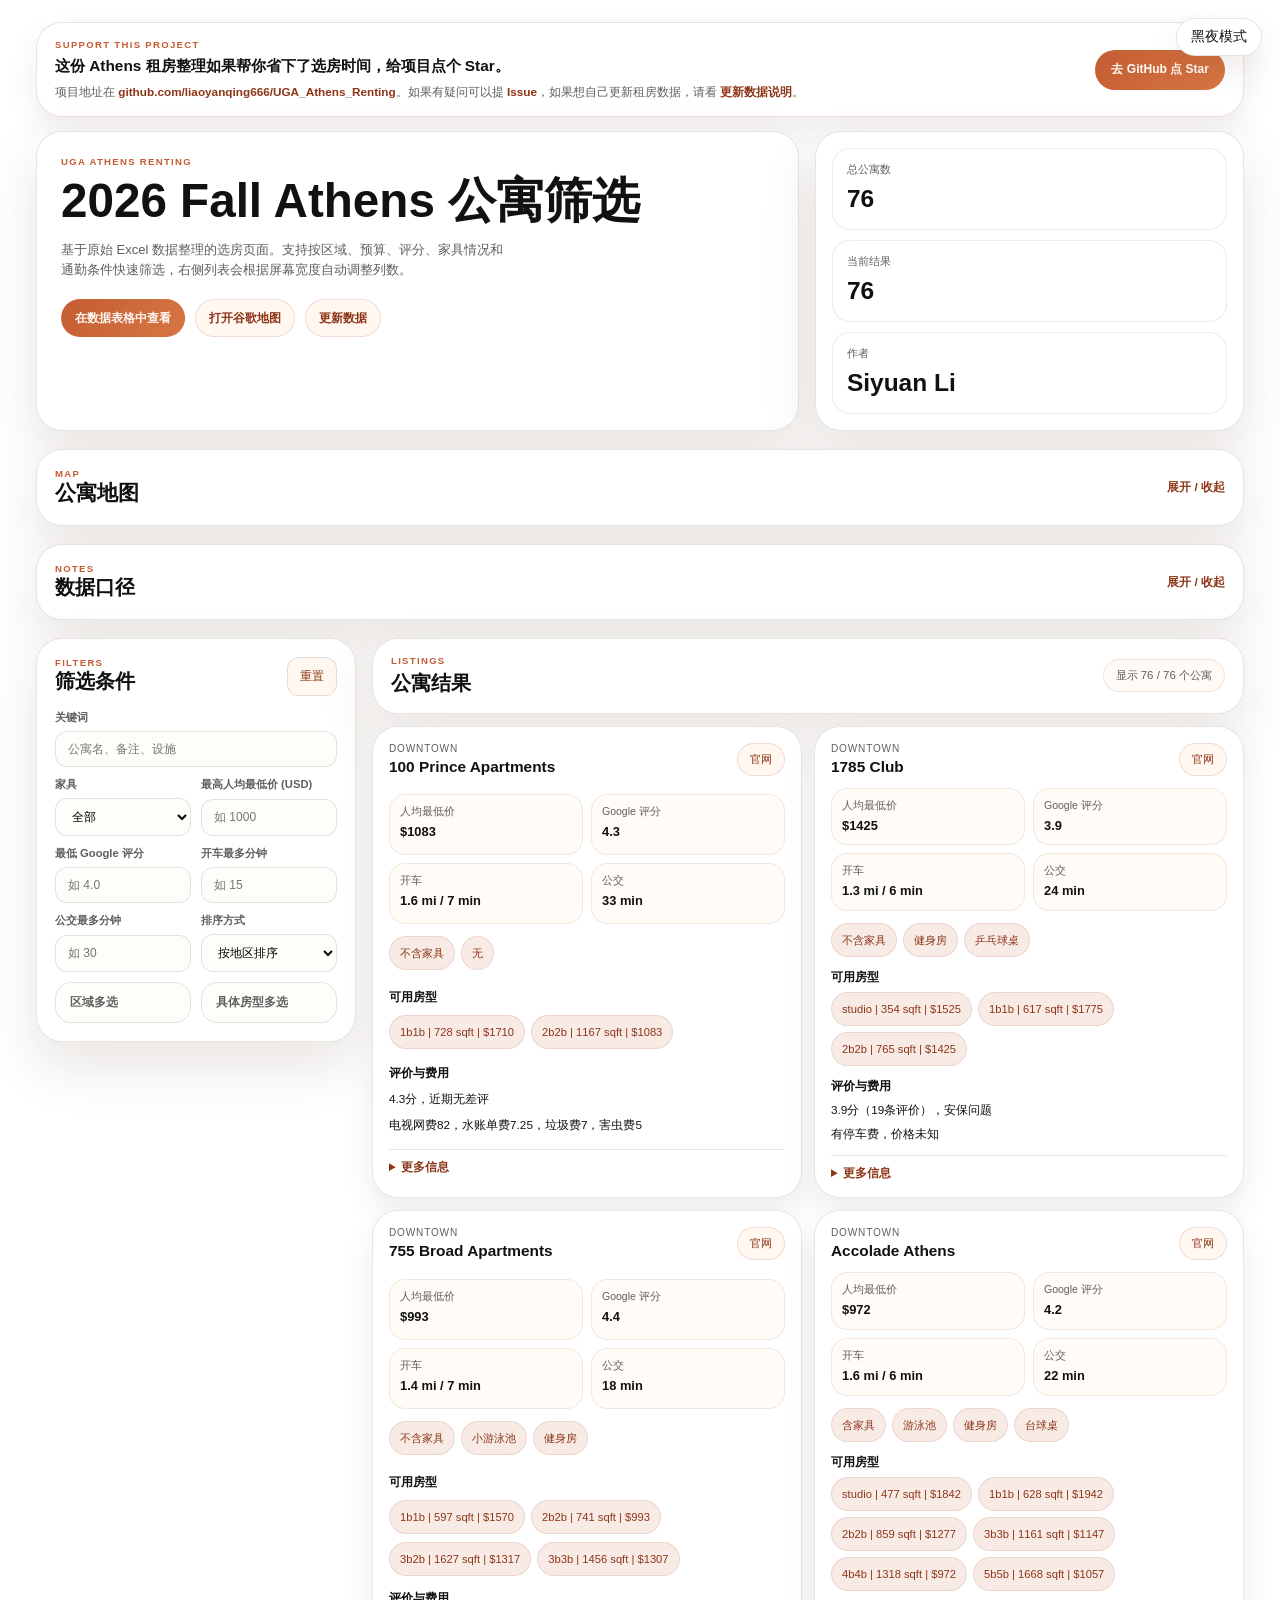
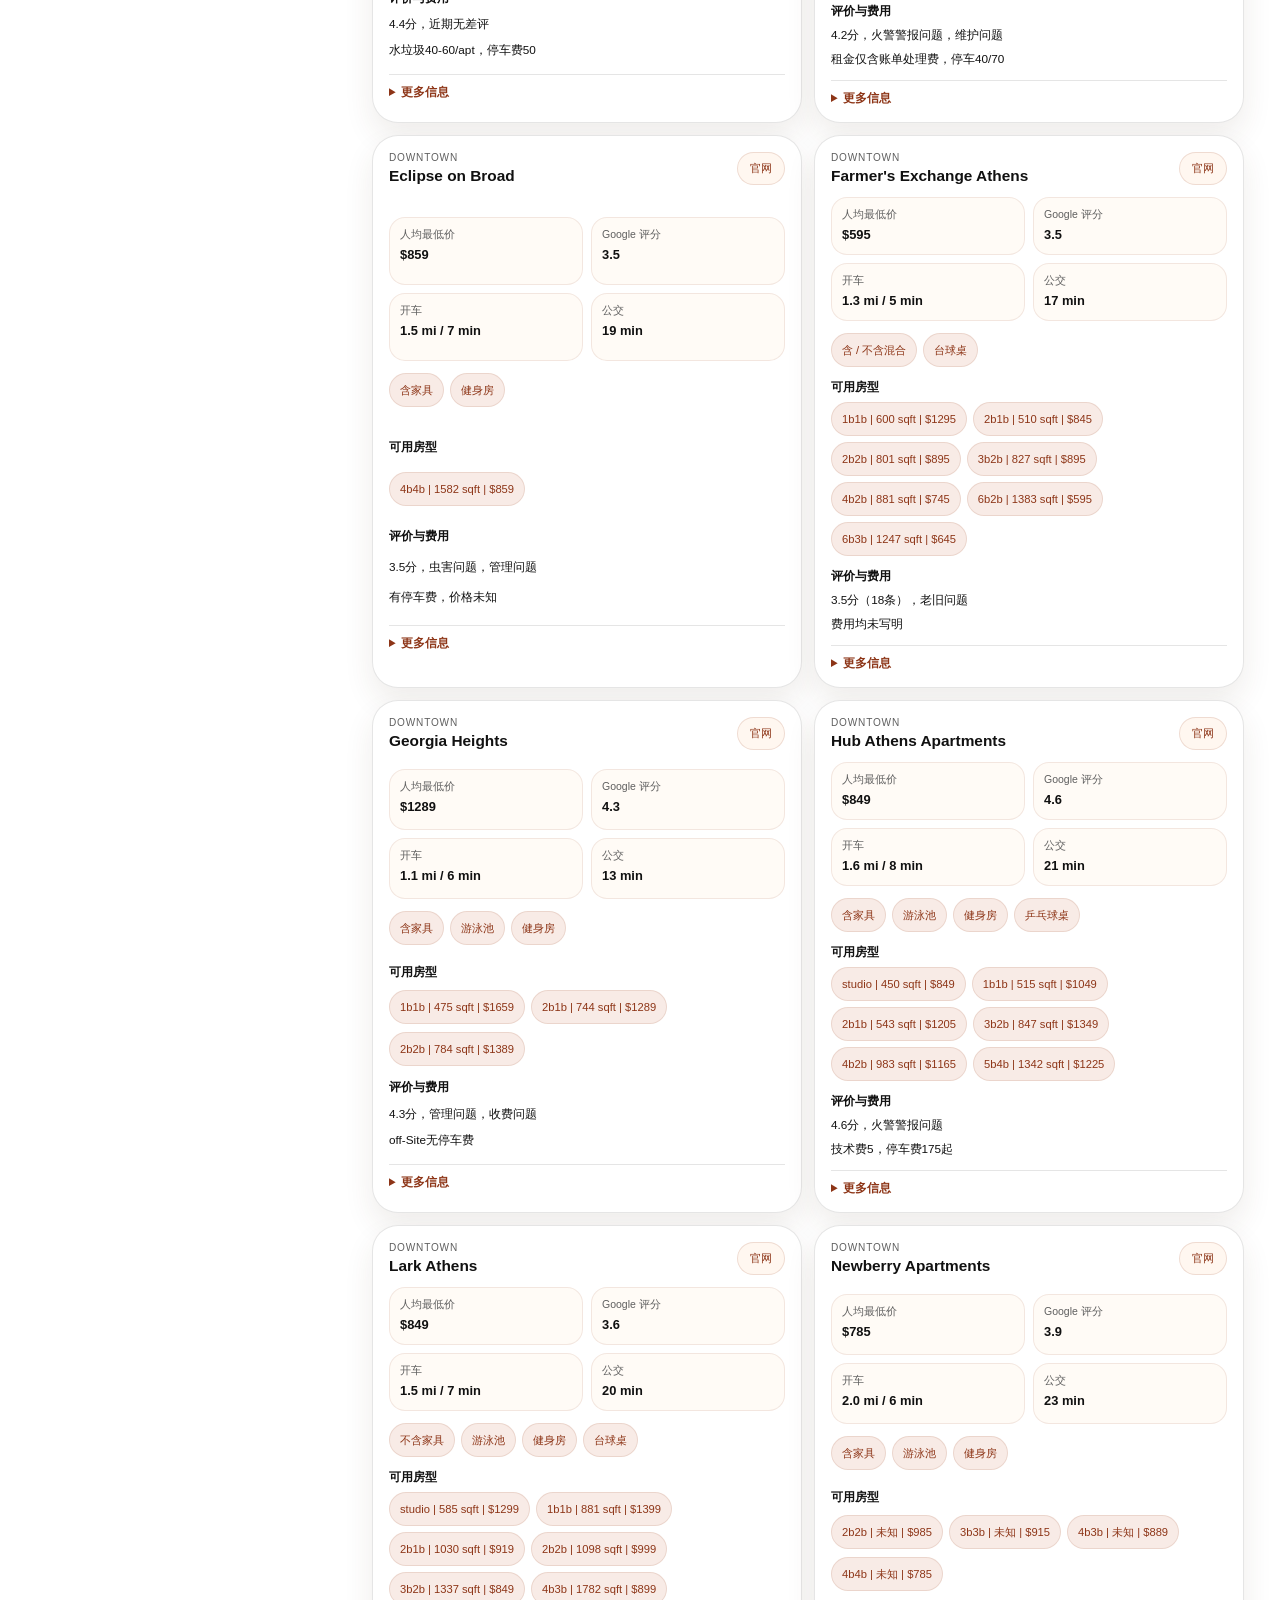
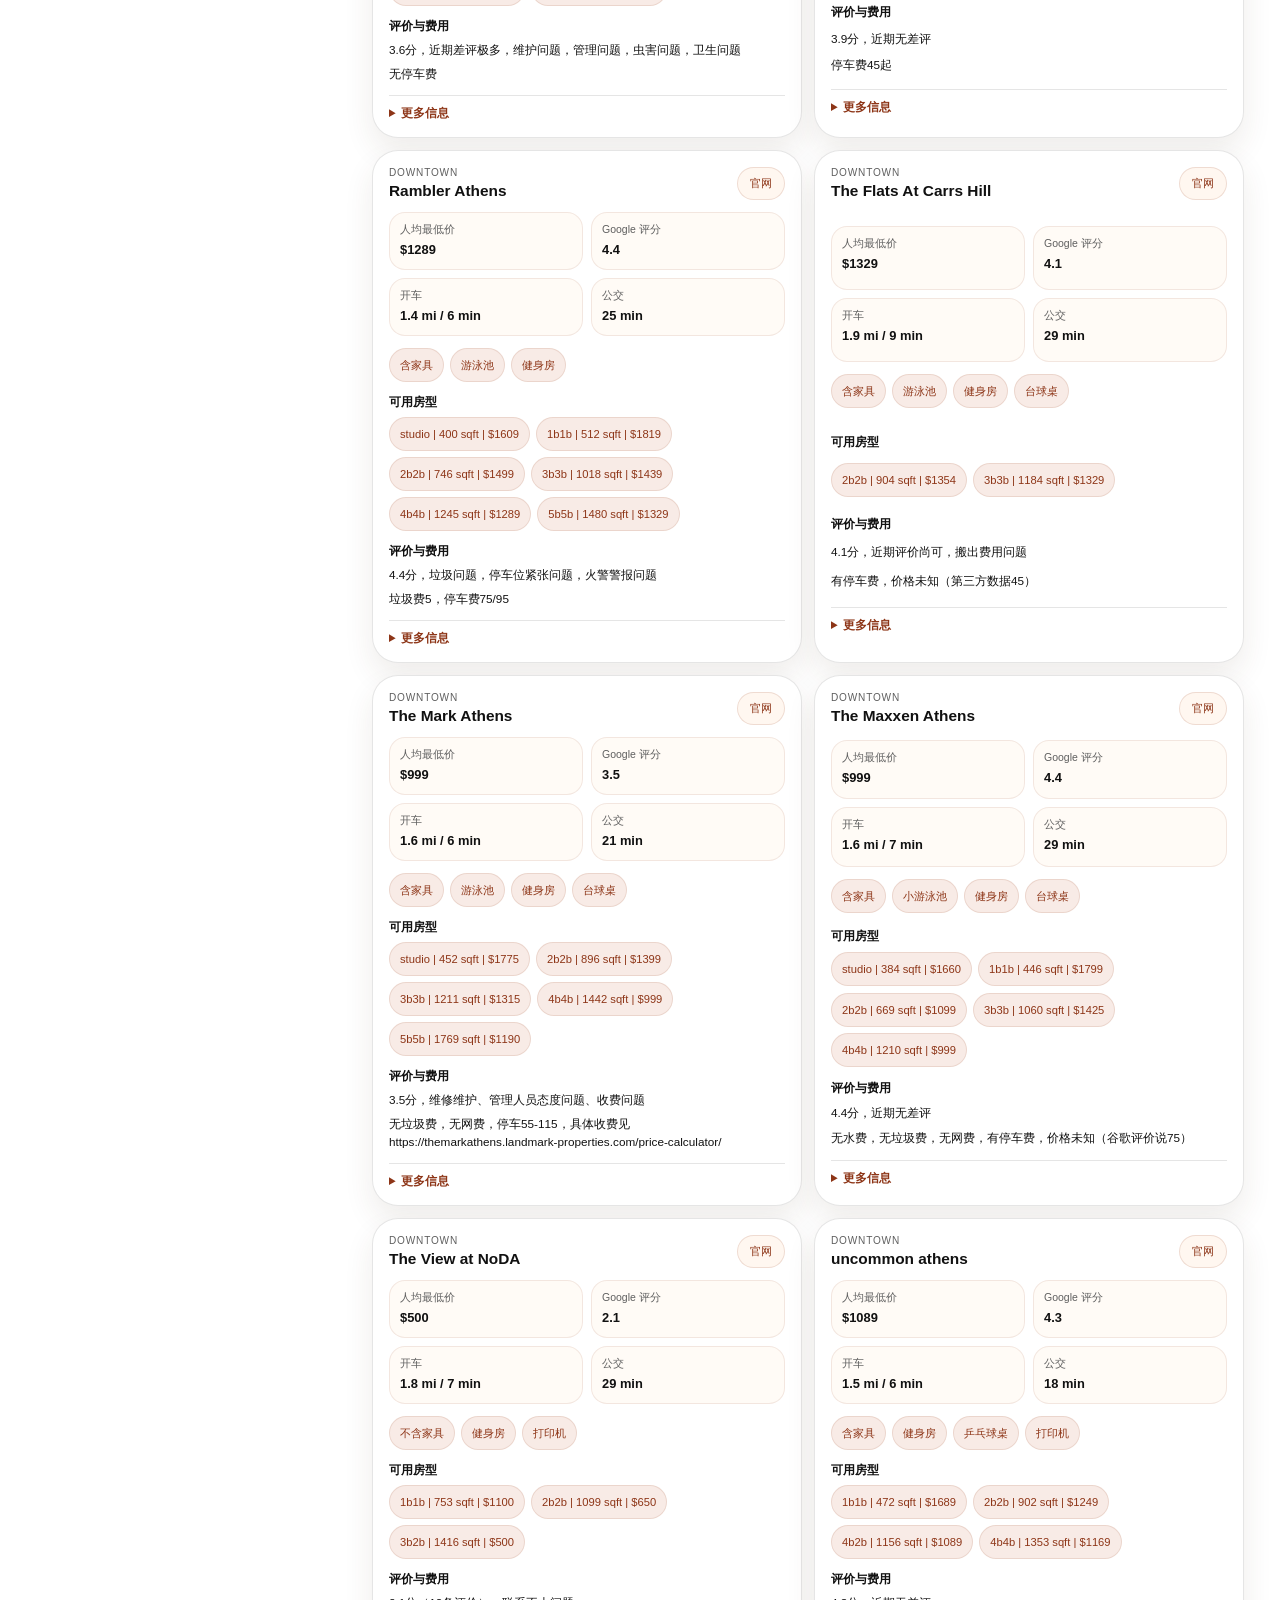
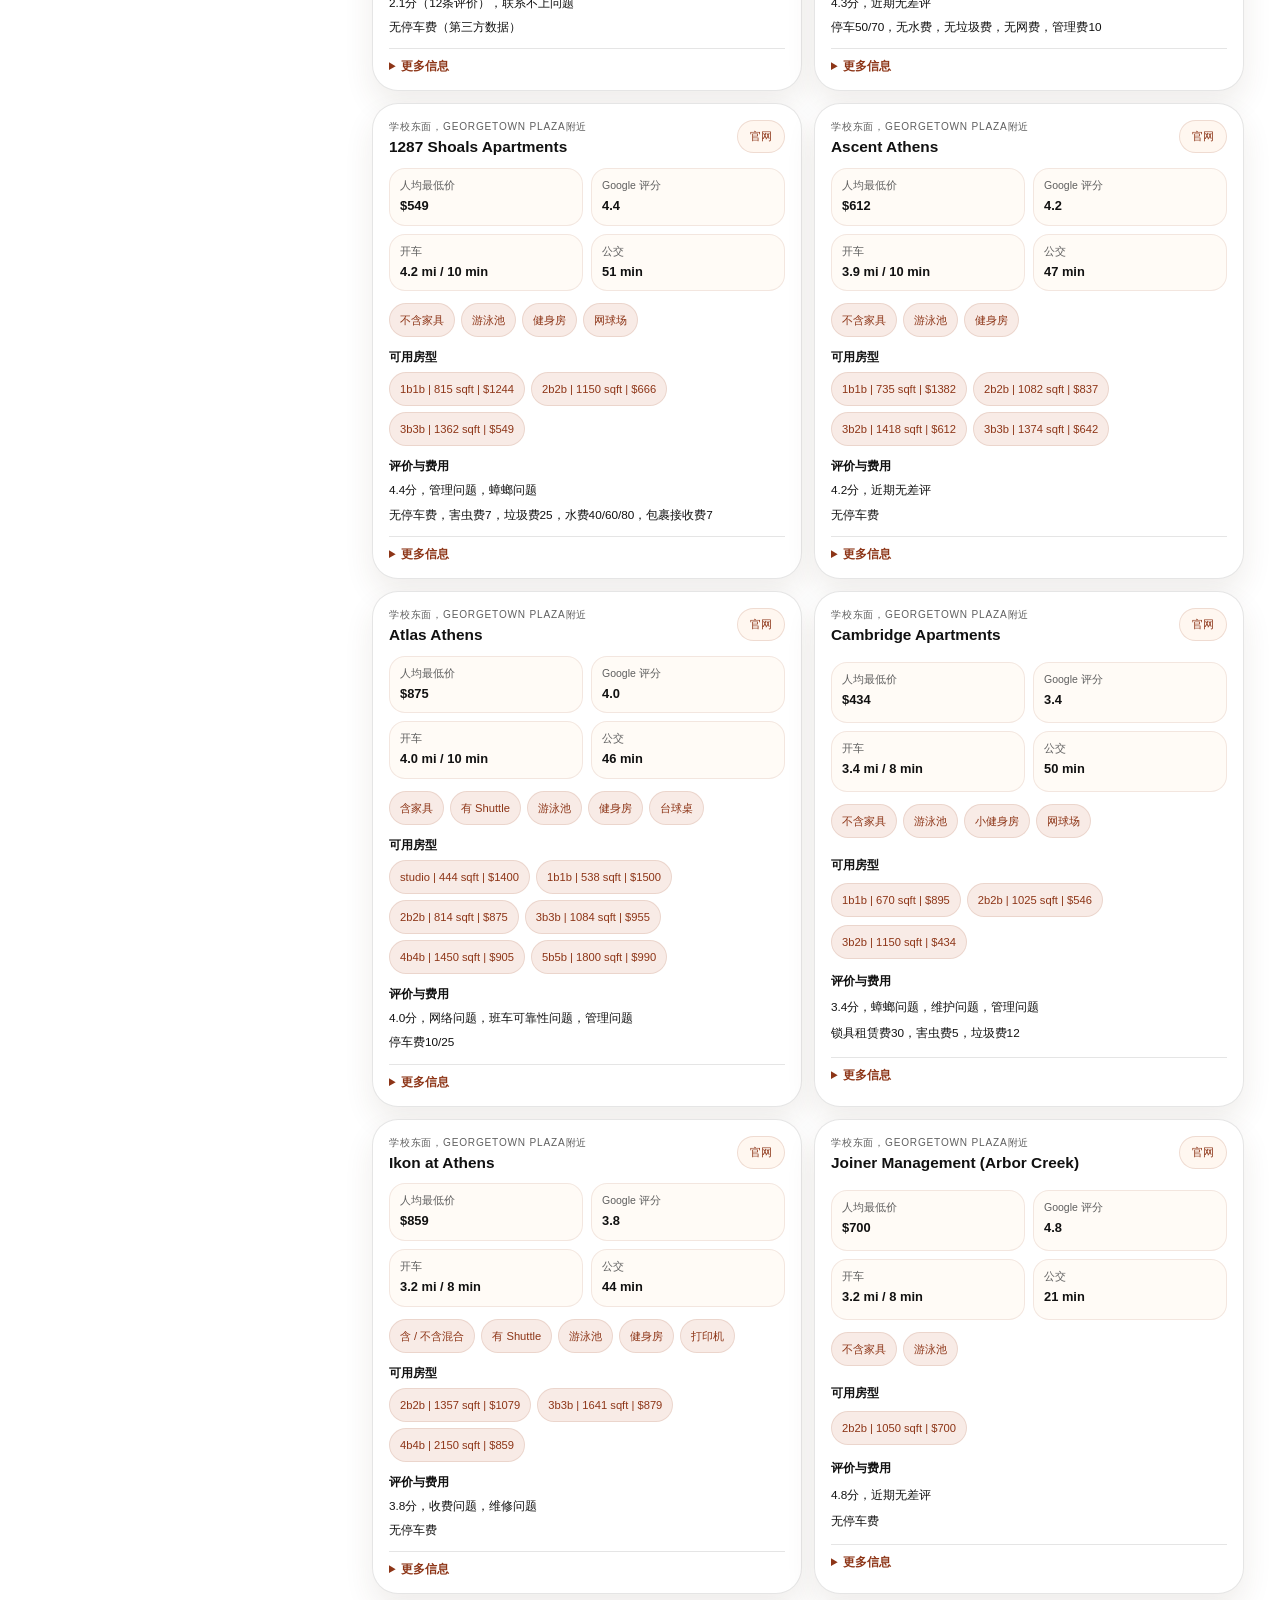
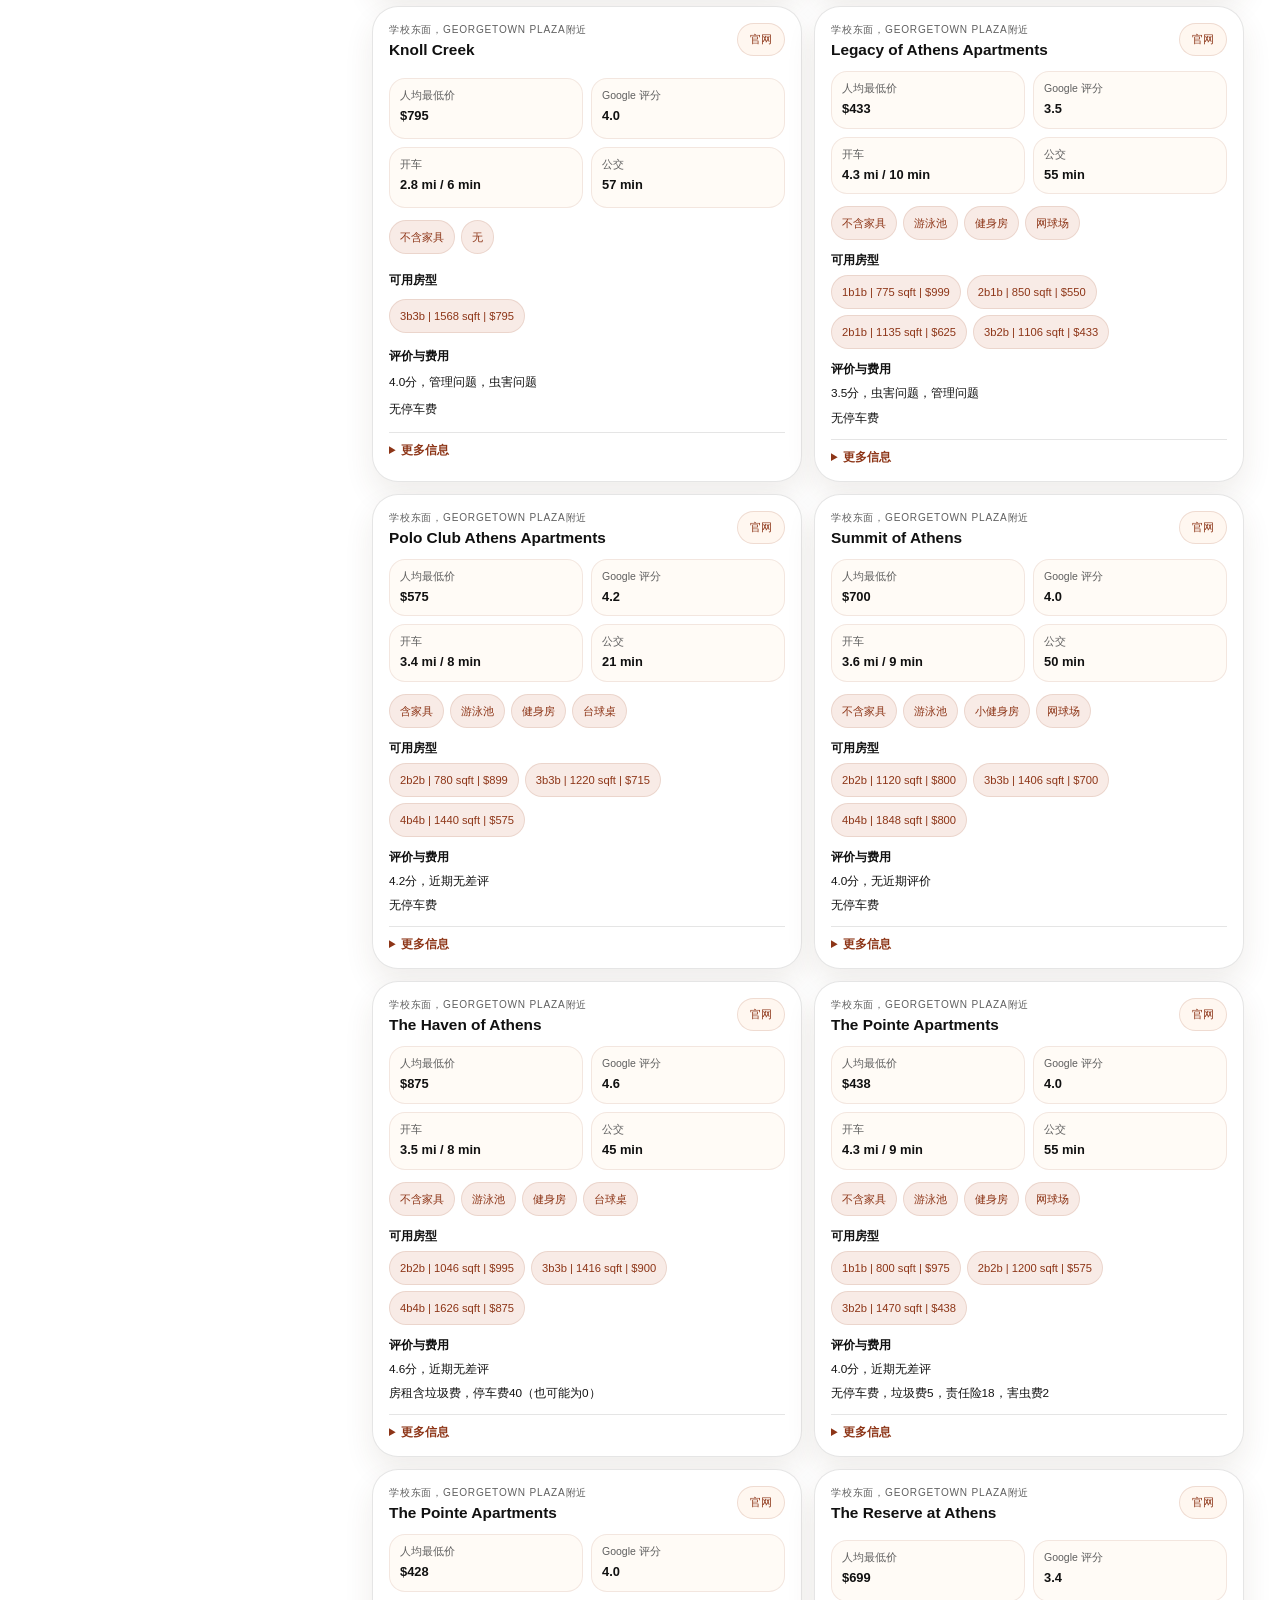
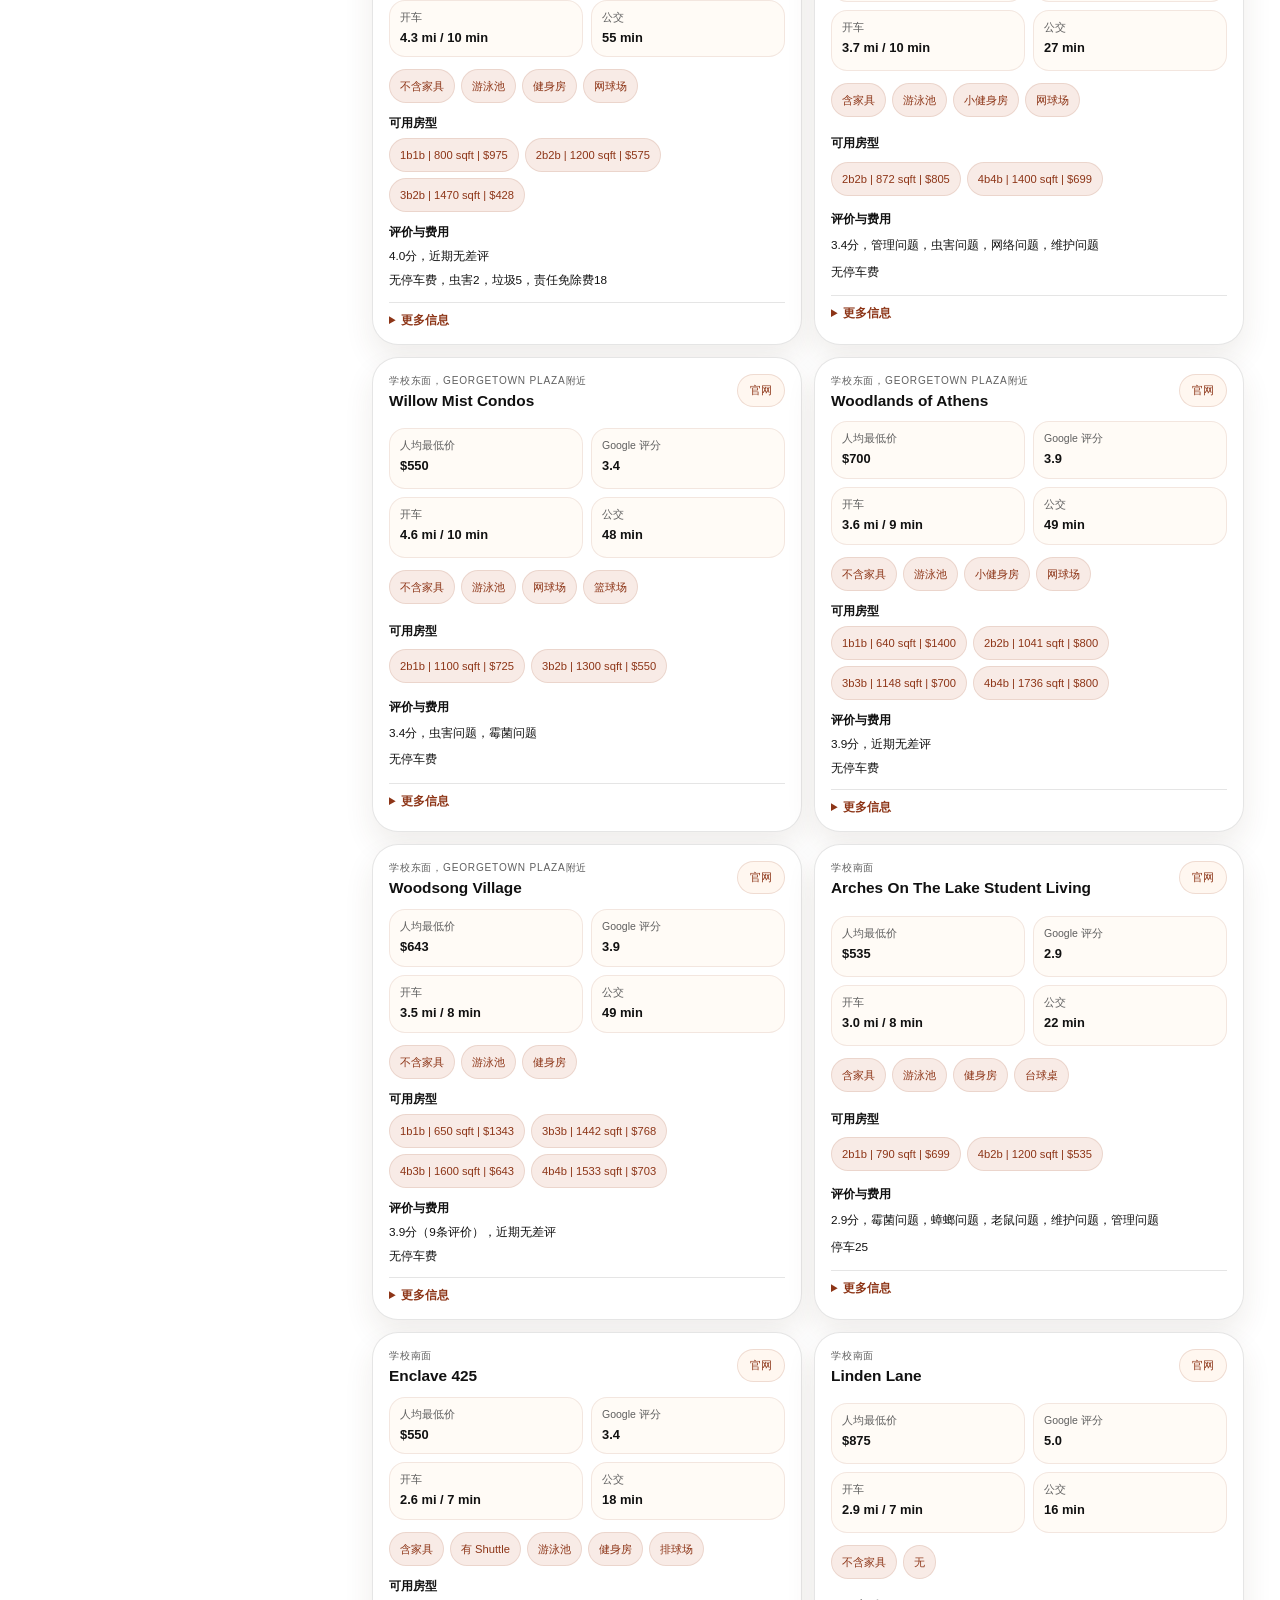
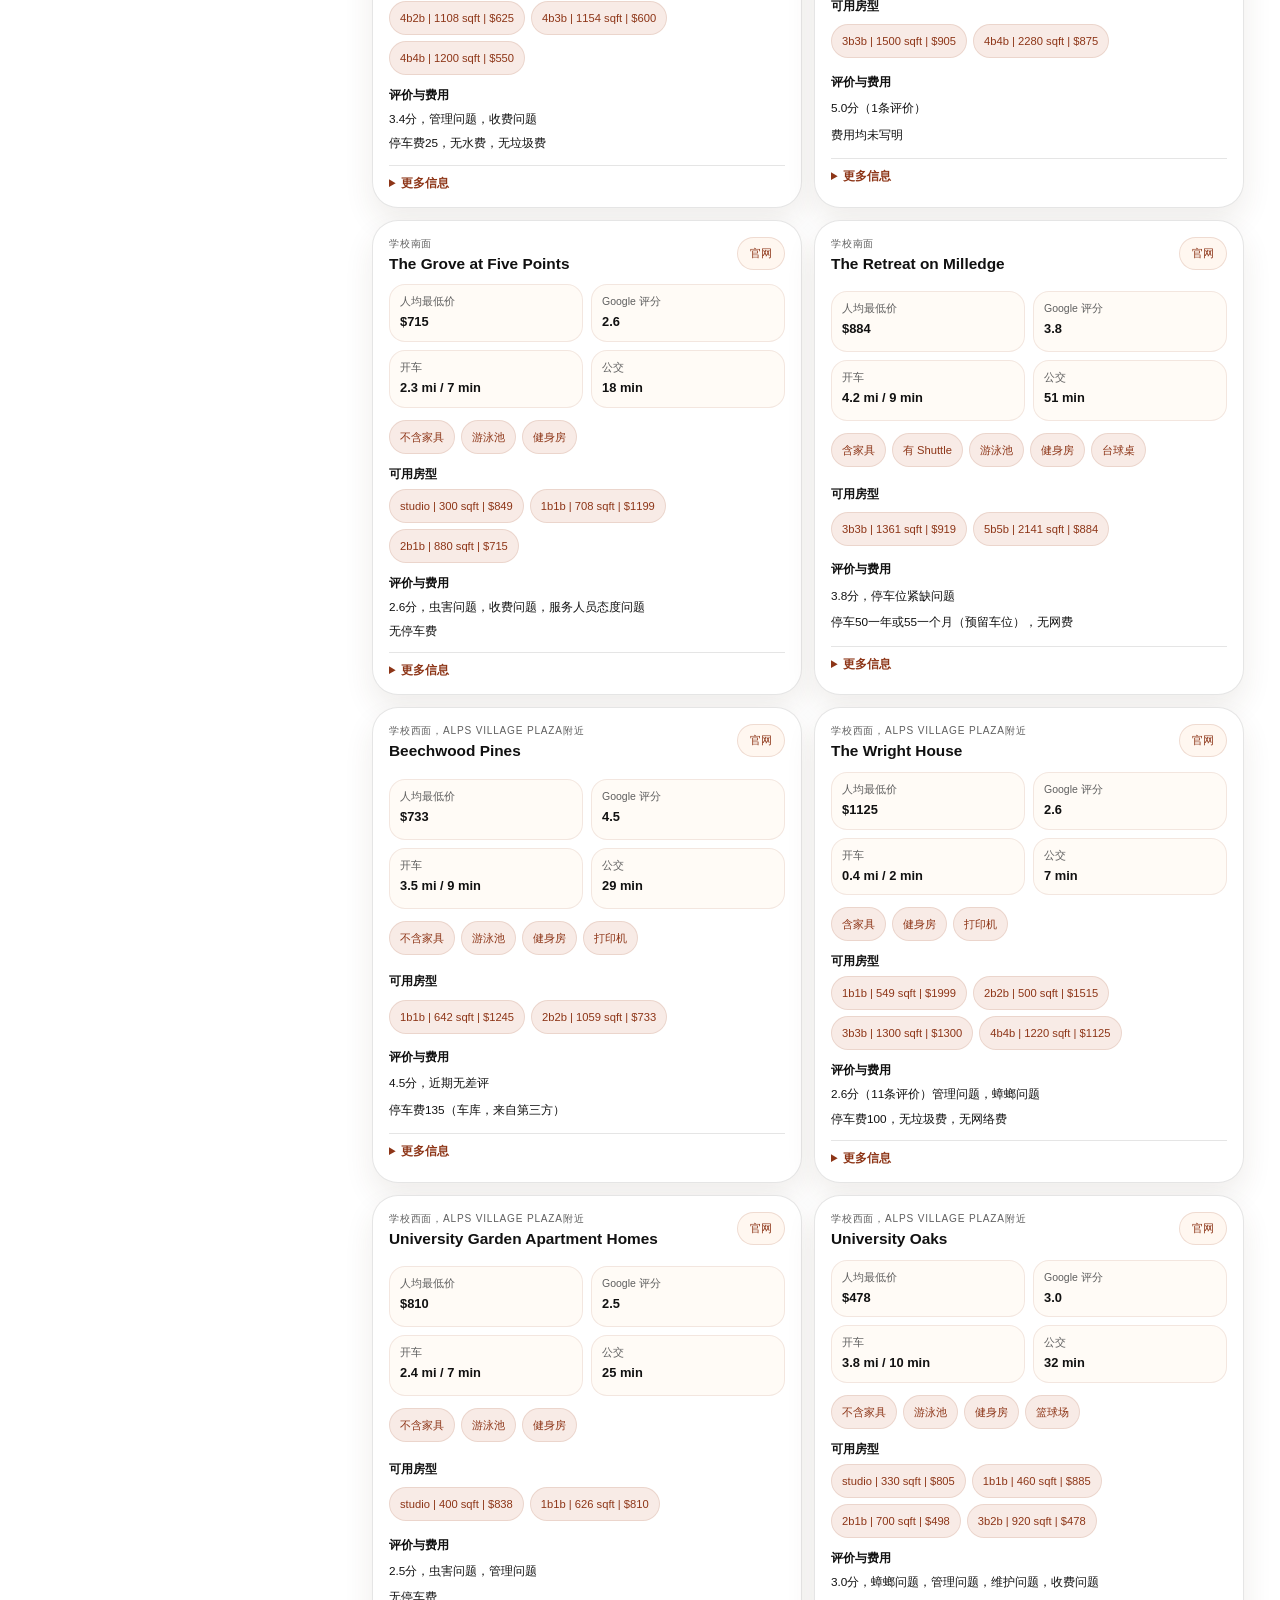
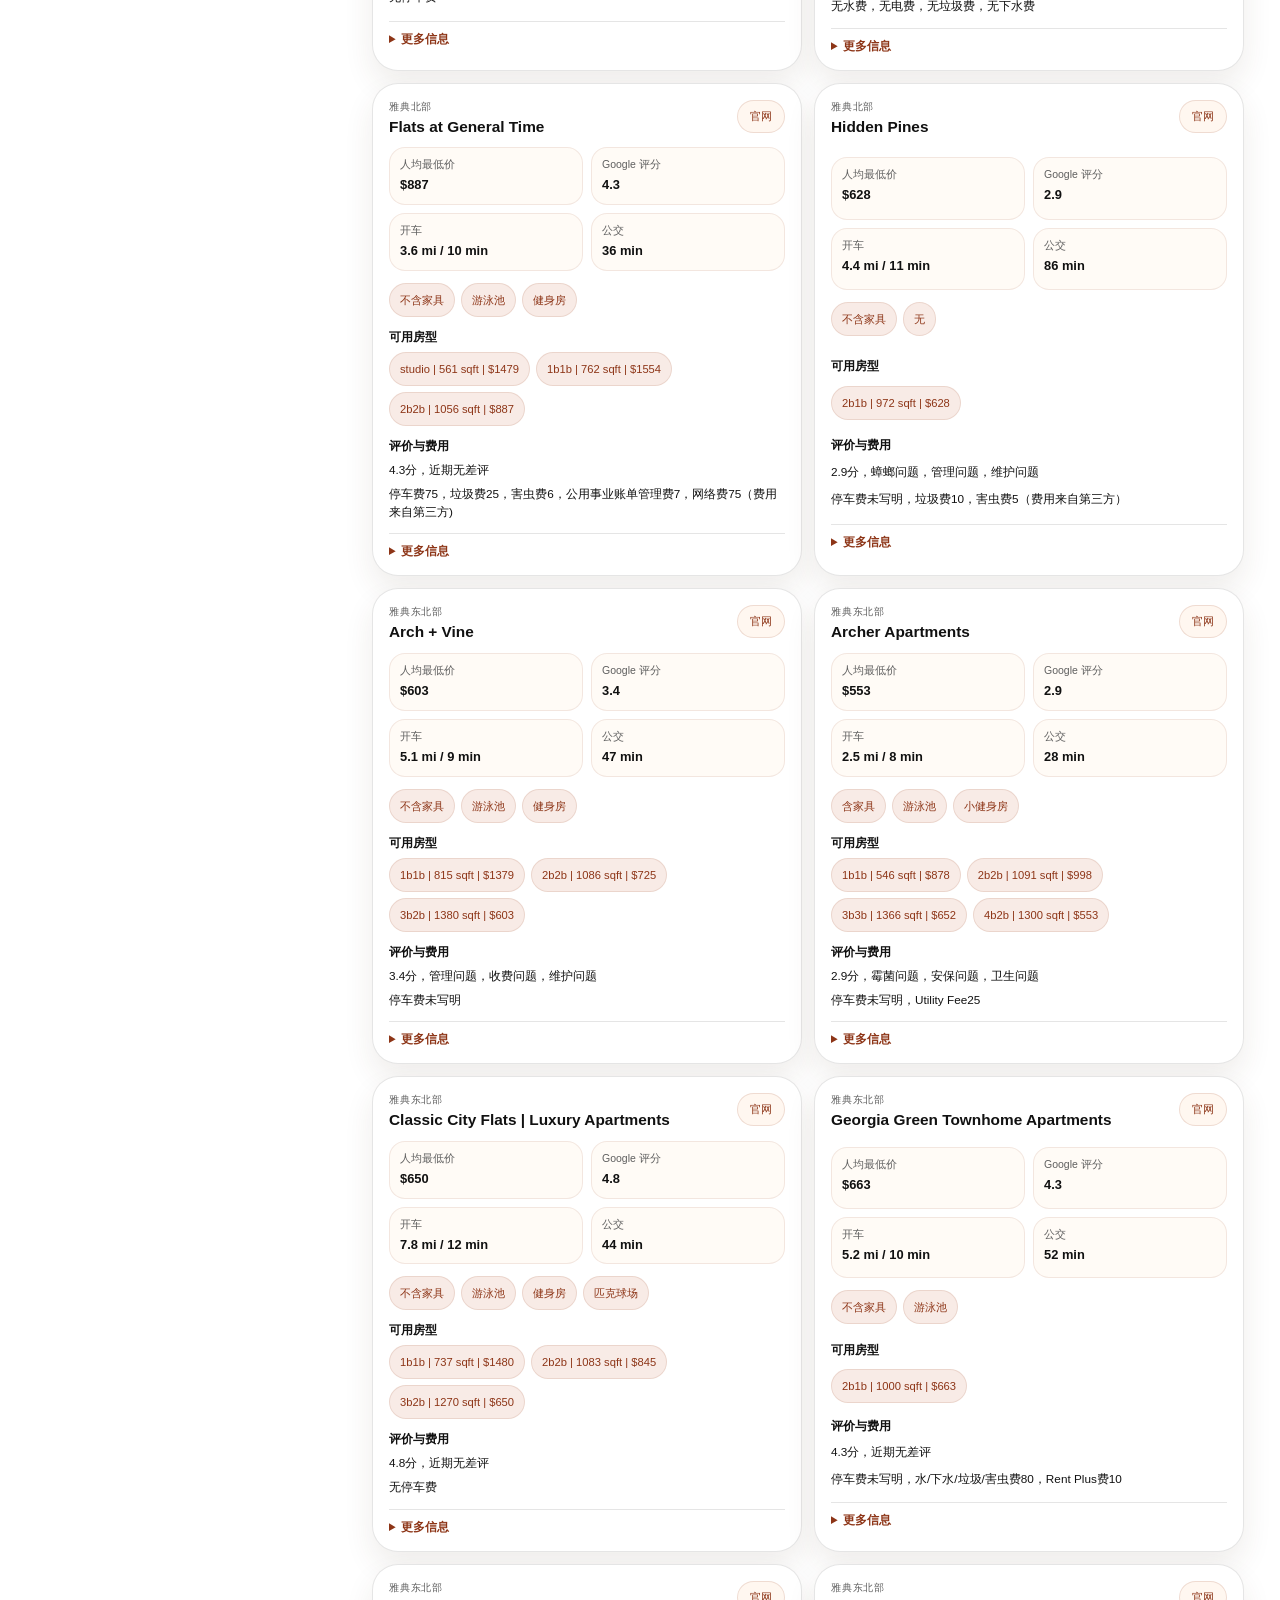
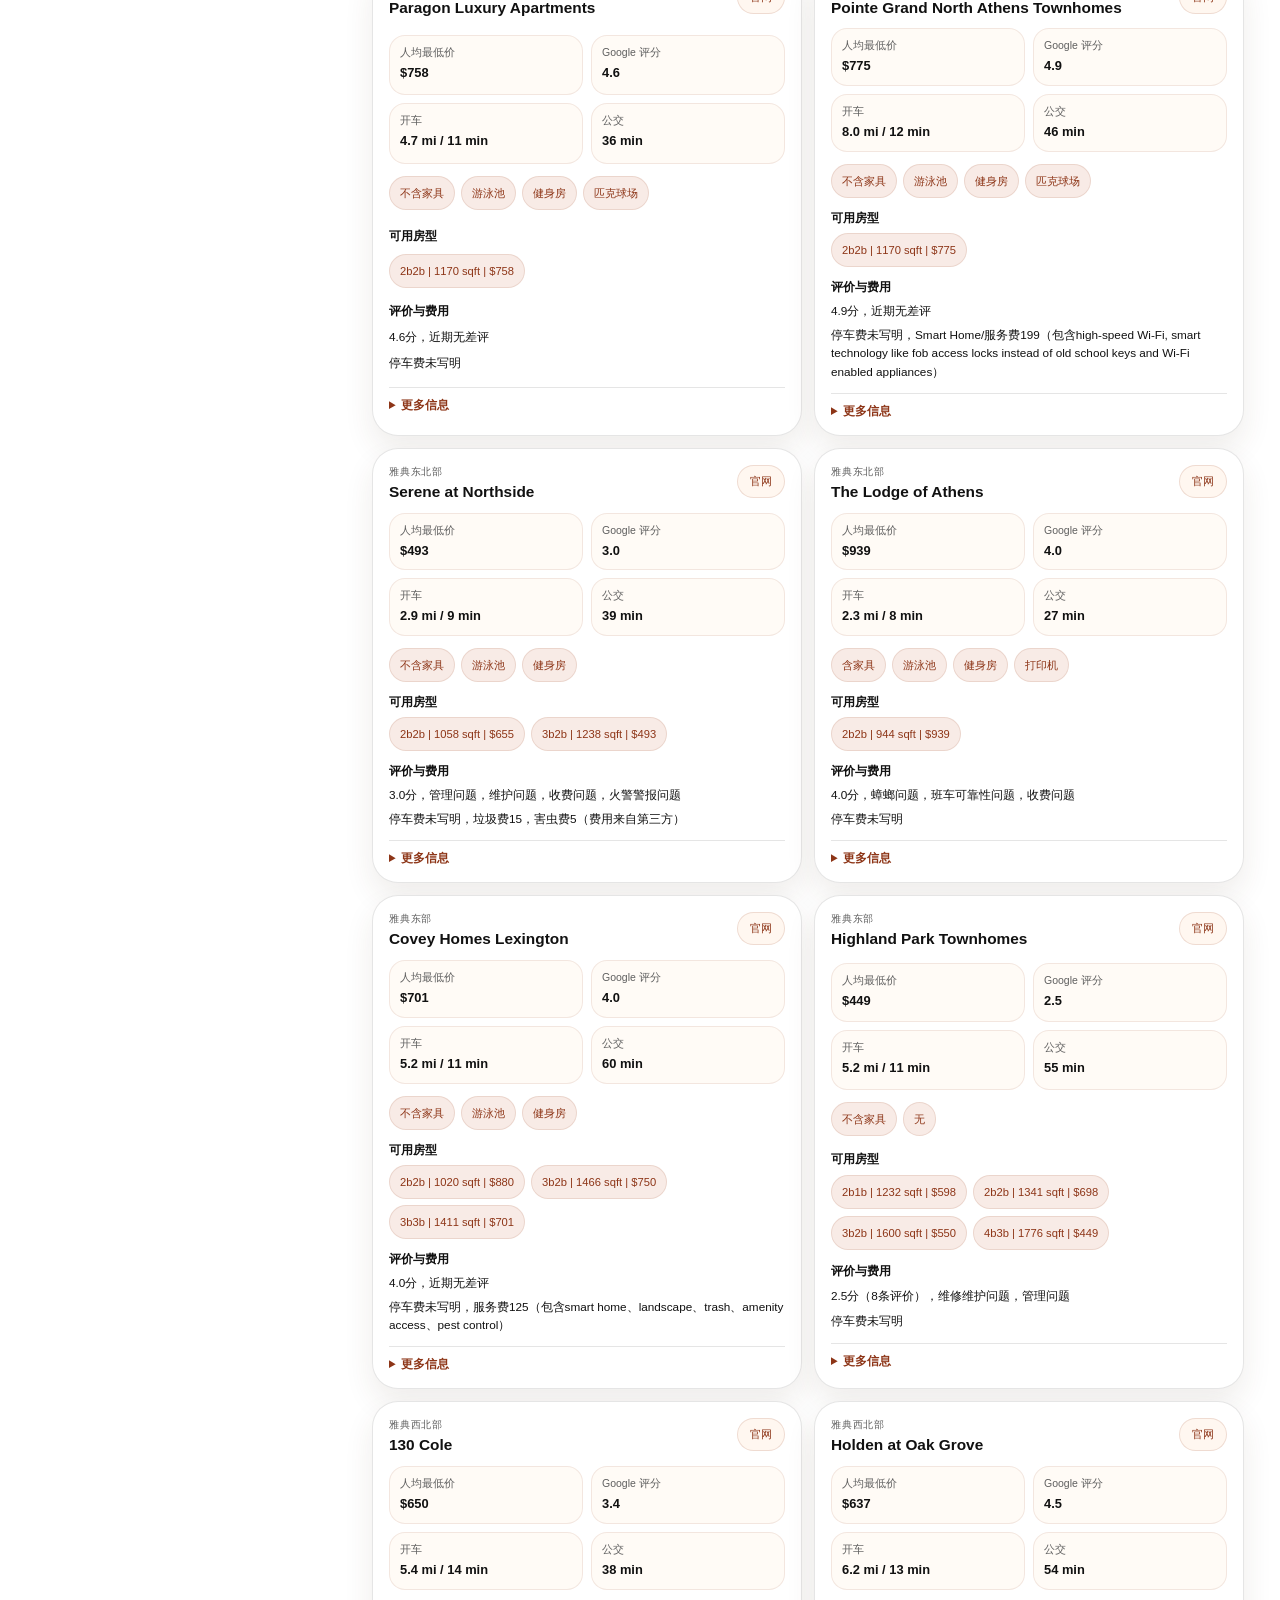
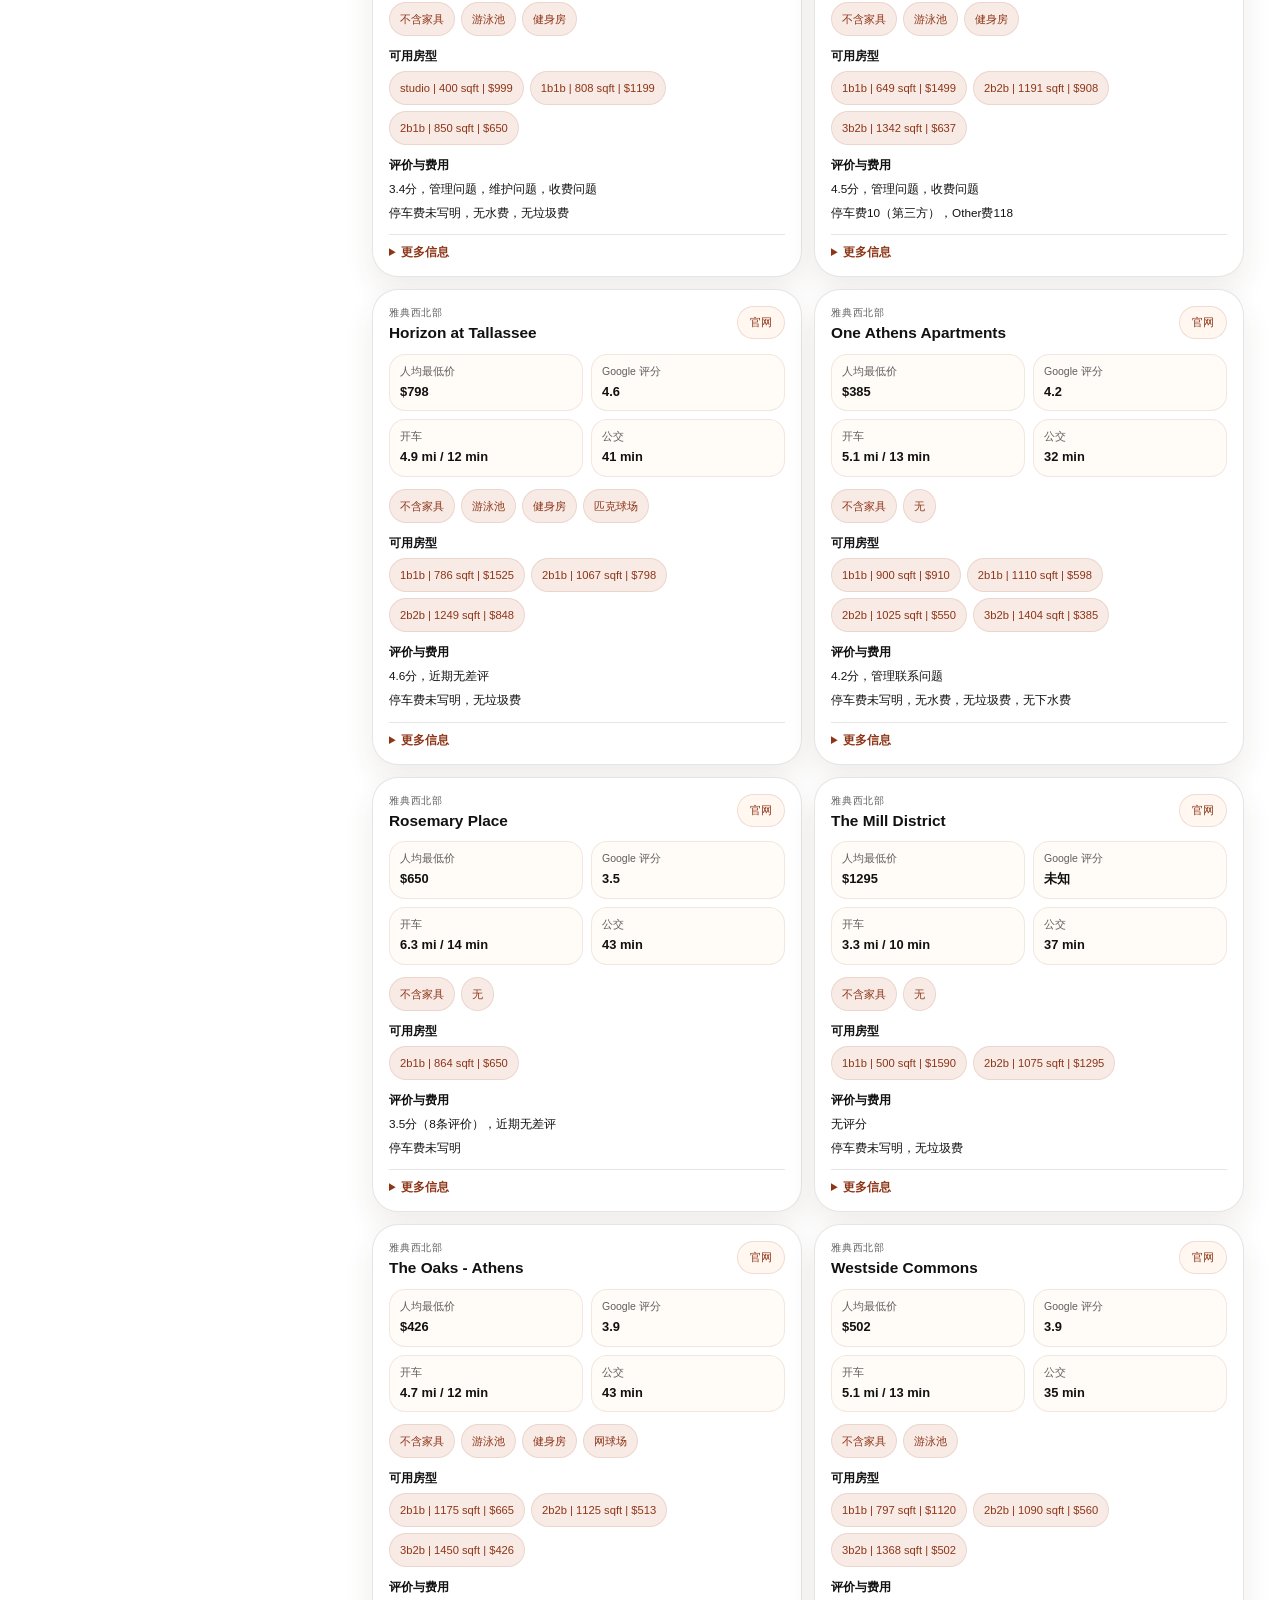
==== index.html @ 0b53ad72 "initialized with codex" ====
﻿<!doctype html>
<html lang="zh-CN">
  <head>
    <meta charset="UTF-8" />
    <meta name="viewport" content="width=device-width, initial-scale=1.0" />
    <title>UGA Athens 租房信息</title>
    <link rel="stylesheet" href="./styles.css" />
  </head>
  <body>
    <div class="page-shell">
      <button class="theme-toggle" type="button" data-theme-toggle>黑夜模式</button>

      <section class="star-banner">
        <div class="star-banner__body">
          <p class="star-banner__eyebrow">Support This Project</p>
          <h2 class="star-banner__title">这份 Athens 租房整理如果帮你省下了选房时间，给项目点个 Star。</h2>
          <p class="star-banner__text">项目地址在 <a href="https://github.com/liaoyanqing666/UGA_Athens_Renting" target="_blank" rel="noreferrer">github.com/liaoyanqing666/UGA_Athens_Renting</a>。如果有疑问可以提 <a href="https://github.com/liaoyanqing666/UGA_Athens_Renting/issues" target="_blank" rel="noreferrer">Issue</a>，如果想自己更新租房数据，请看 <a href="./update.html">更新数据说明</a>。</p>
        </div>
        <a class="star-banner__action" href="https://github.com/liaoyanqing666/UGA_Athens_Renting" target="_blank" rel="noreferrer">去 GitHub 点 Star</a>
      </section>

      <header class="hero">
        <div class="hero__copy">
          <p class="eyebrow">UGA Athens Renting</p>
          <h1 class="hero__title">2026 Fall Athens 公寓筛选</h1>
          <p class="hero__text">基于原始 Excel 数据整理的选房页面。支持按区域、预算、评分、家具情况和通勤条件快速筛选，右侧列表会根据屏幕宽度自动调整列数。</p>
          <div class="hero__actions">
            <a class="hero-action hero-action--primary" href="./table.html">在数据表格中查看</a>
            <a class="hero-action" href="https://www.google.com/maps/d/edit?mid=1ooMiqrCHx2RVI0O97TrKhHmKrmN72_Y&usp=sharing" target="_blank" rel="noreferrer">打开谷歌地图</a>
            <a class="hero-action" href="./update.html">更新数据</a>
          </div>
        </div>

        <div class="hero__stats">
          <div class="stat">
            <span class="stat__label">总公寓数</span>
            <strong id="stat-total">-</strong>
          </div>
          <div class="stat">
            <span class="stat__label">当前结果</span>
            <strong id="stat-visible">-</strong>
          </div>
          <div class="stat">
            <span class="stat__label">作者</span>
            <strong><a class="stat__link" href="https://github.com/liaoyanqing666" target="_blank" rel="noreferrer">Siyuan Li</a></strong>
          </div>
        </div>
      </header>

      <details class="panel panel--map map-panel">
        <summary class="map-panel__summary">
          <div>
            <p class="panel__eyebrow">Map</p>
            <h2>公寓地图</h2>
          </div>
          <span class="map-panel__toggle">展开 / 收起</span>
        </summary>

        <div class="map-panel__content">
          <div class="section-head">
            <p class="panel__hint">地图可直接浏览，或在新窗口中打开完整 Google My Maps。</p>
            <a class="ghost-button ghost-button--link" href="https://www.google.com/maps/d/edit?mid=1ooMiqrCHx2RVI0O97TrKhHmKrmN72_Y&usp=sharing" target="_blank" rel="noreferrer">新窗口打开</a>
          </div>
          <div class="map-frame">
            <iframe title="UGA Athens Apartments Map" src="https://www.google.com/maps/d/embed?mid=1ooMiqrCHx2RVI0O97TrKhHmKrmN72_Y&usp=sharing" loading="lazy" referrerpolicy="no-referrer-when-downgrade"></iframe>
          </div>
        </div>
      </details>

      <details class="panel panel--muted panel--notes notes-panel">
        <summary class="notes-panel__summary">
          <div>
            <p class="panel__eyebrow">Notes</p>
            <h2 class="panel__title">数据口径</h2>
          </div>
          <span class="notes-panel__toggle">展开 / 收起</span>
        </summary>
        <div class="notes-panel__content">
          <p class="panel__hint">保留几个最关键字段，方便快速理解表格含义。</p>
          <ul id="column-notes" class="notes-list"></ul>
        </div>
      </details>

      <main class="layout">
        <aside class="filters">
          <div class="panel panel--filters">
            <div class="panel__header">
              <div>
                <p class="panel__eyebrow">Filters</p>
                <h2 class="panel__title">筛选条件</h2>
              </div>
              <button id="reset-filters" class="ghost-button" type="button">重置</button>
            </div>

            <div class="field-grid">
              <label class="field field--search">
                <span>关键词</span>
                <input id="filter-search" type="search" placeholder="公寓名、备注、设施" />
              </label>

              <label class="field">
                <span>家具</span>
                <select id="filter-furnished">
                  <option value="">全部</option>
                  <option value="含家具">含家具</option>
                  <option value="不含家具">不含家具</option>
                  <option value="含 / 不含混合">含 / 不含混合</option>
                </select>
              </label>

              <label class="field">
                <span>最高人均最低价 (USD)</span>
                <input id="filter-max-price" type="number" min="0" step="1" placeholder="如 1000" />
              </label>

              <label class="field">
                <span>最低 Google 评分</span>
                <input id="filter-min-rating" type="number" min="0" max="5" step="0.1" placeholder="如 4.0" />
              </label>

              <label class="field">
                <span>开车最多分钟</span>
                <input id="filter-max-drive" type="number" min="0" step="1" placeholder="如 15" />
              </label>

              <label class="field">
                <span>公交最多分钟</span>
                <input id="filter-max-bus" type="number" min="0" step="1" placeholder="如 30" />
              </label>

              <label class="field">
                <span>排序方式</span>
                <select id="sort-by">
                  <option value="region-asc">按地区排序</option>
                  <option value="price-asc">价格从低到高</option>
                  <option value="rating-desc">评分从高到低</option>
                  <option value="drive-asc">开车时间从短到长</option>
                  <option value="bus-asc">公交时间从短到长</option>
                  <option value="name-asc">名称 A-Z</option>
                </select>
              </label>
            </div>

            <div class="check-grid">
              <details class="check-dropdown">
                <summary>区域多选</summary>
                <div id="filter-region-group" class="check-list"></div>
              </details>

              <details class="check-dropdown">
                <summary>具体房型多选</summary>
                <div id="filter-layout-group" class="check-list"></div>
              </details>
            </div>
          </div>
        </aside>

        <section class="results">
          <div class="results-head">
            <div>
              <p class="results-head__eyebrow">Listings</p>
              <h2 class="panel__title">公寓结果</h2>
            </div>
            <div id="results-meta" class="results-meta"></div>
          </div>
          <div id="cards" class="cards"></div>
        </section>
      </main>
    </div>

    <template id="card-template">
      <article class="card">
        <div class="card__top">
          <div class="card__heading">
            <p class="card__region"></p>
            <h3 class="card__title"></h3>
          </div>
          <a class="card__link" target="_blank" rel="noreferrer">官网</a>
        </div>

        <div class="metric-grid">
          <div class="metric">
            <span class="metric__label">人均最低价</span>
            <strong class="metric__value metric__price"></strong>
          </div>
          <div class="metric">
            <span class="metric__label">Google 评分</span>
            <strong class="metric__value metric__rating"></strong>
          </div>
          <div class="metric">
            <span class="metric__label">开车</span>
            <strong class="metric__value metric__drive"></strong>
          </div>
          <div class="metric">
            <span class="metric__label">公交</span>
            <strong class="metric__value metric__bus"></strong>
          </div>
        </div>

        <div class="tags card__tags"></div>

        <div class="card__section">
          <h4>可用房型</h4>
          <div class="unit-list"></div>
        </div>

        <div class="card__section">
          <h4>评价与费用</h4>
          <p class="card__reviews"></p>
          <p class="card__fees"></p>
        </div>

        <details class="details">
          <summary>更多信息</summary>
          <div class="details__content">
            <p><strong>位置：</strong><span class="card__location"></span></p>
            <p><strong>设施：</strong><span class="card__amenities"></span></p>
            <p><strong>备注：</strong><span class="card__notes"></span></p>
            <p><strong>原始通勤：</strong><span class="card__raw-commute"></span></p>
          </div>
        </details>
      </article>
    </template>

    <script src="./theme.js" type="module"></script>
    <script src="./script.js" type="module"></script>
  </body>
</html>
---- styles.css ----
﻿:root {
  --bg: #f4efe8;
  --bg-deep: #eadbc9;
  --panel: rgba(255, 251, 246, 0.78);
  --panel-strong: rgba(255, 248, 240, 0.92);
  --line: rgba(67, 50, 34, 0.12);
  --line-strong: rgba(67, 50, 34, 0.22);
  --text: #2d221a;
  --muted: #756758;
  --accent: #c45c33;
  --accent-deep: #8d3517;
  --accent-soft: rgba(196, 92, 51, 0.12);
  --accent-glow: rgba(219, 126, 72, 0.2);
  --radius-xl: 26px;
  --radius-lg: 18px;
  --radius-md: 14px;
  --shadow-lg: 0 24px 54px rgba(83, 56, 33, 0.13);
  --shadow-md: 0 14px 30px rgba(83, 56, 33, 0.09);
  --base-font: 14px;
}

* {
  box-sizing: border-box;
}

html {
  color-scheme: light;
  font-size: var(--base-font);
}

body {
  margin: 0;
  min-height: 100vh;
  font-family: "Segoe UI", "PingFang SC", "Noto Sans SC", sans-serif;
  color: var(--text);
  background:
    radial-gradient(circle at top left, rgba(221, 154, 89, 0.24), transparent 26%),
    radial-gradient(circle at 85% 14%, rgba(245, 218, 191, 0.95), transparent 24%),
    linear-gradient(180deg, #fbf7f0 0%, var(--bg) 56%, #f0e7da 100%);
}

body::before {
  content: "";
  position: fixed;
  inset: 0;
  pointer-events: none;
  background:
    linear-gradient(120deg, rgba(255, 255, 255, 0.22), transparent 30%),
    radial-gradient(circle at center, transparent 0, transparent 62%, rgba(141, 53, 23, 0.03) 100%);
}

button,
input,
select {
  font: inherit;
}

h1,
h2,
h3,
h4,
p {
  margin: 0;
}

.page-shell {
  width: min(1360px, calc(100vw - 72px));
  margin: 0 auto;
  padding: 22px 0 38px;
}

.star-banner {
  display: flex;
  justify-content: space-between;
  align-items: center;
  gap: 18px;
  margin-bottom: 14px;
  padding: 16px 18px;
  border: 1px solid rgba(141, 53, 23, 0.14);
  border-radius: var(--radius-xl);
  background:
    radial-gradient(circle at top right, rgba(255, 214, 174, 0.45), transparent 30%),
    linear-gradient(135deg, rgba(255, 247, 237, 0.96), rgba(251, 236, 220, 0.9));
  box-shadow: var(--shadow-md);
}

.star-banner__eyebrow {
  color: var(--accent);
  font-size: 0.68rem;
  font-weight: 800;
  letter-spacing: 0.14em;
  text-transform: uppercase;
}

.star-banner__body {
  flex: 1 1 640px;
  min-width: 0;
}

.star-banner__title {
  margin-top: 6px;
  max-width: none;
  font-size: clamp(1.02rem, 1.2vw, 1.18rem);
  line-height: 1.35;
  text-wrap: pretty;
}

.star-banner__text {
  margin-top: 6px;
  color: var(--muted);
  font-size: 0.84rem;
  line-height: 1.5;
}

.star-banner__action {
  flex-shrink: 0;
  display: inline-flex;
  align-items: center;
  justify-content: center;
  min-height: 40px;
  padding: 0 16px;
  border-radius: 999px;
  background: linear-gradient(135deg, var(--accent), #d77743);
  color: #fffaf6;
  font-size: 0.86rem;
  font-weight: 700;
  text-decoration: none;
}

.star-banner__text a {
  color: var(--accent-deep);
  font-weight: 700;
  text-decoration: none;
}

.hero {
  position: relative;
  display: grid;
  grid-template-columns: minmax(0, 1.6fr) minmax(250px, 0.9fr);
  gap: 16px;
  margin-bottom: 18px;
}

.hero__copy,
.hero__stats,
.panel,
.card,
.results-head {
  border: 1px solid var(--line);
  border-radius: var(--radius-xl);
  box-shadow: var(--shadow-lg);
  backdrop-filter: blur(16px);
}

.hero__copy {
  position: relative;
  overflow: hidden;
  padding: 24px;
  background:
    radial-gradient(circle at top right, rgba(255, 214, 174, 0.55), transparent 34%),
    linear-gradient(135deg, rgba(255, 249, 242, 0.9), rgba(250, 238, 222, 0.76));
}

.hero__copy::after {
  content: "";
  position: absolute;
  inset: auto -36px -58px auto;
  width: 180px;
  height: 180px;
  border-radius: 50%;
  background: radial-gradient(circle, var(--accent-glow) 0%, rgba(196, 92, 51, 0) 70%);
}

.eyebrow,
.panel__eyebrow,
.results-head__eyebrow {
  color: var(--accent);
  letter-spacing: 0.14em;
  text-transform: uppercase;
  font-size: 0.68rem;
  font-weight: 800;
}

.eyebrow {
  margin-bottom: 10px;
}

.hero__title,
.panel__title {
  max-width: none;
  overflow-wrap: anywhere;
  text-wrap: pretty;
}

.hero__title {
  font-size: clamp(1.9rem, 4vw, 3.4rem);
  line-height: 1.02;
}

.panel__title {
  font-size: 1.46rem;
  line-height: 1.3;
}

.hero__text {
  margin-top: 14px;
  max-width: 62ch;
  color: var(--muted);
  line-height: 1.58;
  font-size: 0.93rem;
}

.hero__actions {
  display: flex;
  flex-wrap: wrap;
  gap: 10px;
  margin-top: 18px;
}

.hero-action {
  display: inline-flex;
  align-items: center;
  justify-content: center;
  min-height: 38px;
  padding: 0 13px;
  border-radius: 999px;
  border: 1px solid rgba(141, 53, 23, 0.14);
  background: rgba(255, 247, 239, 0.9);
  color: var(--accent-deep);
  text-decoration: none;
  font-size: 0.86rem;
  font-weight: 600;
}

.hero-action--primary {
  background: linear-gradient(135deg, var(--accent), #d77743);
  border-color: transparent;
  color: #fff9f4;
}

.tag,
.unit-pill {
  display: inline-flex;
  align-items: center;
  gap: 6px;
  padding: 7px 10px;
  border-radius: 999px;
  background: rgba(255, 248, 241, 0.9);
  border: 1px solid rgba(141, 53, 23, 0.12);
  color: var(--accent-deep);
  font-size: 0.8rem;
  line-height: 1.25;
}

.hero__stats {
  padding: 16px;
  display: grid;
  gap: 10px;
  background: linear-gradient(180deg, rgba(255, 251, 247, 0.86), rgba(247, 238, 229, 0.8));
}

.stat {
  padding: 14px 14px 16px;
  border-radius: var(--radius-lg);
  border: 1px solid rgba(141, 53, 23, 0.1);
  background:
    linear-gradient(180deg, rgba(255, 255, 255, 0.72), rgba(255, 247, 237, 0.88)),
    var(--panel-strong);
}

.stat__label {
  display: block;
  color: var(--muted);
  font-size: 0.75rem;
  margin-bottom: 8px;
}

.stat strong {
  font-size: clamp(1.3rem, 2.2vw, 1.75rem);
}

.stat__link {
  color: var(--text);
  text-decoration: none;
}

.layout {
  display: grid;
  grid-template-columns: minmax(260px, 350px) minmax(0, 1fr);
  gap: 16px;
  align-items: start;
}

.section-head {
  display: flex;
  justify-content: space-between;
  align-items: flex-start;
  gap: 12px;
}

.filters {
  display: grid;
  gap: 16px;
  position: sticky;
  top: 12px;
}

.panel {
  padding: 18px;
  background: var(--panel);
}

.panel--filters {
  background:
    linear-gradient(180deg, rgba(255, 250, 245, 0.92), rgba(251, 242, 232, 0.82)),
    var(--panel);
  max-height: min(72vh, 760px);
  overflow: auto;
}

.panel--muted {
  background: rgba(252, 247, 240, 0.86);
}

.panel--notes {
  max-height: min(48vh, 380px);
  overflow: auto;
  margin-bottom: 18px;
  display: flex;
  flex-direction: column;
  min-height: 0;
}

.panel--map {
  margin-bottom: 18px;
  background:
    linear-gradient(180deg, rgba(255, 250, 245, 0.9), rgba(246, 238, 230, 0.86)),
    var(--panel);
}

.map-frame {
  margin-top: 14px;
  overflow: hidden;
  border-radius: var(--radius-lg);
  border: 1px solid rgba(141, 53, 23, 0.12);
  background: rgba(255, 251, 247, 0.88);
}

.map-frame iframe {
  display: block;
  width: 100%;
  height: min(50vh, 480px);
  border: 0;
}

.map-panel {
  padding: 0;
  overflow: hidden;
}

.map-panel__summary {
  display: flex;
  justify-content: space-between;
  align-items: center;
  gap: 12px;
  padding: 18px;
  cursor: pointer;
  list-style: none;
}

.map-panel__summary::-webkit-details-marker {
  display: none;
}

.map-panel__toggle {
  flex-shrink: 0;
  color: var(--accent-deep);
  font-size: 0.84rem;
  font-weight: 600;
}

.map-panel__content {
  padding: 0 18px 18px;
}

.notes-panel {
  padding: 0;
  overflow: hidden;
}

.notes-panel__summary {
  display: flex;
  justify-content: space-between;
  align-items: center;
  gap: 12px;
  padding: 18px;
  cursor: pointer;
  list-style: none;
}

.notes-panel__summary::-webkit-details-marker {
  display: none;
}

.notes-panel__toggle {
  flex-shrink: 0;
  color: var(--accent-deep);
  font-size: 0.84rem;
  font-weight: 600;
}

.notes-panel__content {
  padding: 0 18px 18px;
}

.panel__header,
.card__top,
.results-head {
  display: flex;
  justify-content: space-between;
  align-items: flex-start;
  gap: 12px;
}

.panel__hint {
  color: var(--muted);
  line-height: 1.55;
  font-size: 0.84rem;
}

.field-grid {
  display: grid;
  grid-template-columns: repeat(2, minmax(0, 1fr));
  gap: 10px;
  margin-top: 14px;
}

.check-grid {
  display: grid;
  grid-template-columns: repeat(2, minmax(0, 1fr));
  gap: 10px;
  margin-top: 10px;
}

.check-dropdown {
  min-width: 0;
  margin: 0;
  border: 1px solid var(--line);
  border-radius: 16px;
  background: rgba(255, 253, 249, 0.9);
  overflow: hidden;
}

.check-dropdown summary {
  padding: 12px 14px;
  color: var(--muted);
  font-size: 0.84rem;
  font-weight: 700;
  cursor: pointer;
  list-style: none;
}

.check-dropdown summary::-webkit-details-marker {
  display: none;
}

.check-dropdown[open] summary {
  border-bottom: 1px solid var(--line);
}

.check-dropdown .check-list {
  padding: 12px;
  max-height: 220px;
  overflow: auto;
}

.check-list {
  display: flex;
  flex-wrap: wrap;
  gap: 8px;
}

.check-item {
  display: inline-flex;
  align-items: center;
  gap: 8px;
  min-height: 36px;
  padding: 7px 11px;
  border: 1px solid rgba(141, 53, 23, 0.14);
  border-radius: 999px;
  background: rgba(255, 247, 239, 0.92);
  color: var(--accent-deep);
  font-size: 0.82rem;
  line-height: 1.2;
  cursor: pointer;
}

.check-item input {
  margin: 0;
  accent-color: var(--accent);
}

.field {
  display: grid;
  gap: 6px;
}

.field--search {
  grid-column: 1 / -1;
}

.field span,
.metric__label,
.card__region,
.notes-list,
.results-meta {
  color: var(--muted);
}

.field span {
  font-size: 0.8rem;
  font-weight: 600;
}

.field input,
.field select,
.ghost-button {
  width: 100%;
  min-width: 0;
  border-radius: 12px;
  border: 1px solid var(--line);
  background: rgba(255, 253, 249, 0.96);
  padding: 10px 12px;
  font-size: 0.86rem;
  transition: border-color 180ms ease, box-shadow 180ms ease, transform 180ms ease;
}

.field input:focus,
.field select:focus {
  outline: none;
  border-color: rgba(196, 92, 51, 0.45);
  box-shadow: 0 0 0 4px rgba(196, 92, 51, 0.12);
}

.ghost-button {
  width: auto;
  cursor: pointer;
  color: var(--accent-deep);
  background: rgba(255, 247, 239, 0.92);
}

.ghost-button:hover {
  transform: translateY(-1px);
  border-color: rgba(141, 53, 23, 0.24);
}

.ghost-button--link {
  text-decoration: none;
}

.results {
  min-width: 0;
  display: grid;
  gap: 12px;
}

.results-head {
  padding: 16px 18px;
  background: linear-gradient(180deg, rgba(255, 251, 245, 0.86), rgba(255, 244, 233, 0.78));
}

.results-head h2 {
  margin-top: 4px;
}

.results-meta {
  align-self: center;
  padding: 8px 12px;
  border-radius: 999px;
  background: rgba(255, 250, 245, 0.88);
  border: 1px solid rgba(141, 53, 23, 0.12);
  font-size: 0.82rem;
  white-space: nowrap;
}

.cards {
  display: grid;
  grid-template-columns: repeat(var(--card-columns, 3), minmax(0, 1fr));
  gap: 12px;
}

.card {
  min-width: 0;
  padding: 16px;
  display: grid;
  gap: 12px;
  background:
    linear-gradient(180deg, rgba(255, 254, 251, 0.9), rgba(255, 247, 239, 0.82)),
    var(--panel);
  box-shadow: var(--shadow-md);
}

.card__heading {
  min-width: 0;
}

.card__region {
  margin-bottom: 4px;
  text-transform: uppercase;
  letter-spacing: 0.08em;
  font-size: 0.72rem;
}

.card__title {
  font-size: 1.1rem;
  line-height: 1.15;
  overflow-wrap: anywhere;
}

.card__link {
  flex-shrink: 0;
  display: inline-flex;
  align-items: center;
  justify-content: center;
  padding: 8px 12px;
  border-radius: 999px;
  border: 1px solid rgba(141, 53, 23, 0.14);
  background: rgba(255, 247, 239, 0.9);
  color: var(--accent-deep);
  text-decoration: none;
  font-size: 0.82rem;
  white-space: nowrap;
}

.metric-grid {
  display: grid;
  grid-template-columns: repeat(2, minmax(0, 1fr));
  gap: 8px;
}

.metric {
  min-width: 0;
  padding: 10px;
  border-radius: 16px;
  background: rgba(255, 250, 245, 0.82);
  border: 1px solid rgba(141, 53, 23, 0.1);
}

.metric__label {
  display: block;
  font-size: 0.75rem;
}

.metric__value {
  display: block;
  margin-top: 5px;
  font-size: 0.92rem;
  line-height: 1.3;
  overflow-wrap: anywhere;
}

.tags,
.unit-list {
  display: flex;
  flex-wrap: wrap;
  gap: 6px;
  align-items: flex-start;
}

.tag,
.unit-pill {
  background: var(--accent-soft);
  min-height: 34px;
  align-self: flex-start;
}

.card__section {
  display: grid;
  gap: 6px;
}

.card__section h4 {
  font-size: 0.86rem;
}

.card__section p,
.details__content p {
  font-size: 0.84rem;
  line-height: 1.55;
  overflow-wrap: anywhere;
}

.details {
  border-top: 1px solid var(--line);
  padding-top: 10px;
}

.details summary {
  cursor: pointer;
  color: var(--accent-deep);
  font-size: 0.84rem;
  font-weight: 600;
}

.details__content {
  margin-top: 10px;
  display: grid;
  gap: 6px;
}

.notes-list {
  margin: 12px 0 0;
  padding-left: 18px;
  display: grid;
  gap: 8px;
  font-size: 0.82rem;
  line-height: 1.5;
}

.empty-state {
  padding: 28px 20px;
  text-align: center;
  border-radius: var(--radius-xl);
  background: rgba(255, 251, 246, 0.74);
  border: 1px dashed var(--line-strong);
  font-size: 0.9rem;
}

.table-link {
  color: var(--accent-deep);
  text-decoration: none;
  font-weight: 600;
}

.sheet-page {
  width: min(100vw - 110px, 1600px);
}

.sheet-hero {
  display: grid;
  gap: 12px;
  margin-bottom: 18px;
}

.sheet-toolbar {
  display: flex;
  justify-content: space-between;
  align-items: center;
  gap: 12px;
  flex-wrap: wrap;
}

.sheet-toolbar > div:first-child {
  flex: 1 1 520px;
  min-width: 0;
}

.sheet-actions {
  display: flex;
  gap: 10px;
  flex-wrap: wrap;
}

.font-controls {
  display: inline-flex;
  align-items: center;
  gap: 6px;
  padding: 4px;
  border: 1px solid rgba(141, 53, 23, 0.12);
  border-radius: 999px;
  background: rgba(255, 247, 239, 0.92);
}

.font-control {
  min-width: 36px;
  height: 30px;
  border: 0;
  border-radius: 999px;
  background: transparent;
  color: var(--accent-deep);
  cursor: pointer;
  font-size: 0.82rem;
  font-weight: 700;
}

.font-control.is-active {
  background: rgba(196, 92, 51, 0.16);
}

.sheet-grid {
  overflow: auto;
  border-radius: var(--radius-lg);
  border: 1px solid rgba(141, 53, 23, 0.1);
  background: rgba(255, 251, 247, 0.88);
}

.sheet-table {
  width: 100%;
  min-width: 1560px;
  border-collapse: collapse;
  table-layout: fixed;
  font-size: calc(0.86rem * var(--table-font-scale, 1));
}

.sheet-table th,
.sheet-table td {
  padding: 8px 10px;
  border-right: 1px solid rgba(141, 53, 23, 0.08);
  border-bottom: 1px solid rgba(141, 53, 23, 0.1);
  vertical-align: top;
  line-height: 1.45;
  overflow-wrap: anywhere;
}

.sheet-table thead th {
  position: sticky;
  top: 0;
  z-index: 2;
  background: #fff4e8;
  color: var(--accent-deep);
  font-size: 0.8rem;
  font-weight: 700;
}

.sheet-table .sheet-table__notes td {
  background: rgba(246, 238, 228, 0.9);
  color: var(--muted);
  font-size: 0.78rem;
}

.sheet-table .sheet-table__index {
  position: sticky;
  left: 0;
  z-index: 1;
  width: 64px;
  min-width: 64px;
  background: #fffaf5;
  text-align: center;
  font-weight: 600;
}

.sheet-table thead .sheet-table__index {
  z-index: 3;
  background: #fff1e1;
}

.sheet-table .sheet-table__notes .sheet-table__index {
  background: rgba(243, 231, 217, 0.96);
}

.update-hero {
  margin-bottom: 18px;
}

.update-grid {
  display: grid;
  grid-template-columns: 1fr;
  gap: 16px;
}

.update-list {
  margin: 14px 0 0;
  padding-left: 18px;
  display: grid;
  gap: 10px;
  font-size: 0.86rem;
  line-height: 1.55;
}

.panel--code {
  overflow: hidden;
}

.code-block {
  margin: 14px 0 0;
  padding: 14px;
  border-radius: 14px;
  background: rgba(255, 247, 239, 0.92);
  border: 1px solid rgba(141, 53, 23, 0.1);
  overflow: auto;
}

.code-block code {
  font-family: Consolas, "Courier New", monospace;
  font-size: 0.82rem;
  line-height: 1.6;
}

@media (max-width: 1280px) {
  .layout {
    grid-template-columns: minmax(240px, 320px) minmax(0, 1fr);
  }
}

@media (max-width: 1100px) {
  .hero,
  .layout,
  .update-grid {
    grid-template-columns: 1fr;
  }

  .filters {
    position: static;
  }

  .field-grid {
    grid-template-columns: repeat(3, minmax(0, 1fr));
  }

  .check-grid {
    grid-template-columns: 1fr;
  }

  .field--search {
    grid-column: 1 / -1;
  }
}

@media (max-width: 820px) {
  .page-shell {
    width: min(100vw - 24px, 1360px);
    padding-top: 14px;
  }

  .hero__copy,
  .hero__stats,
  .panel,
  .results-head,
  .card {
    padding: 14px;
  }

  .field-grid {
    grid-template-columns: repeat(2, minmax(0, 1fr));
  }
}

@media (max-width: 640px) {
  .panel__header,
  .card__top,
  .results-head,
  .section-head,
  .map-panel__summary,
  .sheet-toolbar,
  .star-banner,
  .sheet-actions {
    flex-direction: column;
  }

  .star-banner__body,
  .sheet-toolbar > div:first-child,
  .sheet-actions,
  .theme-toggle {
    width: 100%;
    min-width: 0;
    flex: 1 1 auto;
  }

  .star-banner__action,
  .sheet-actions > .hero-action,
  .sheet-actions > .font-controls {
    width: 100%;
  }

  .font-controls {
    justify-content: center;
  }

  .field-grid,
  .check-grid,
  .metric-grid,
  .cards {
    grid-template-columns: 1fr;
  }

  .results-meta {
    white-space: normal;
  }

  .sheet-table {
    min-width: 1120px;
  }

  .sheet-page {
    width: min(100vw - 36px, 1600px);
  }
}

html[data-theme="light"] {
  color-scheme: light;
}

html[data-theme="dark"] {
  color-scheme: dark;
}

html[data-theme="light"] body,
html[data-theme="dark"] body {
  background: var(--bg) !important;
  color: var(--text);
}

html[data-theme="light"] {
  --bg: #ffffff;
  --panel: #ffffff;
  --panel-strong: #ffffff;
  --line: rgba(0, 0, 0, 0.1);
  --line-strong: rgba(0, 0, 0, 0.18);
  --text: #111111;
  --muted: #5f5f5f;
}

html[data-theme="dark"] {
  --bg: #000000;
  --panel: #000000;
  --panel-strong: #000000;
  --line: rgba(255, 255, 255, 0.14);
  --line-strong: rgba(255, 255, 255, 0.24);
  --text: #f5f5f5;
  --muted: #b6b6b6;
}

html[data-theme="light"] body::before,
html[data-theme="dark"] body::before,
html[data-theme="light"] .hero__copy::after,
html[data-theme="dark"] .hero__copy::after {
  display: none !important;
}

html[data-theme="light"] .star-banner,
html[data-theme="light"] .hero__copy,
html[data-theme="light"] .hero__stats,
html[data-theme="light"] .panel,
html[data-theme="light"] .card,
html[data-theme="light"] .results-head,
html[data-theme="light"] .stat,
html[data-theme="light"] .map-frame,
html[data-theme="light"] .sheet-grid,
html[data-theme="light"] .sheet-table thead th,
html[data-theme="light"] .sheet-table .sheet-table__index,
html[data-theme="light"] .sheet-table .sheet-table__notes td,
html[data-theme="light"] .sheet-table .sheet-table__notes .sheet-table__index,
html[data-theme="dark"] .star-banner,
html[data-theme="dark"] .hero__copy,
html[data-theme="dark"] .hero__stats,
html[data-theme="dark"] .panel,
html[data-theme="dark"] .card,
html[data-theme="dark"] .results-head,
html[data-theme="dark"] .stat,
html[data-theme="dark"] .map-frame,
html[data-theme="dark"] .sheet-grid,
html[data-theme="dark"] .sheet-table thead th,
html[data-theme="dark"] .sheet-table .sheet-table__index,
html[data-theme="dark"] .sheet-table .sheet-table__notes td,
html[data-theme="dark"] .sheet-table .sheet-table__notes .sheet-table__index {
  background: var(--panel) !important;
}

html[data-theme="dark"] .hero-action,
html[data-theme="dark"] .ghost-button,
html[data-theme="dark"] .check-dropdown,
html[data-theme="dark"] .check-item,
html[data-theme="dark"] .field input,
html[data-theme="dark"] .field select,
html[data-theme="dark"] .font-controls,
html[data-theme="dark"] .font-control.is-active {
  background: #111111 !important;
  color: var(--text);
}

.theme-toggle {
  position: fixed;
  top: 18px;
  right: 18px;
  z-index: 20;
  min-height: 38px;
  padding: 0 14px;
  border: 1px solid var(--line);
  border-radius: 999px;
  background: var(--panel);
  color: var(--text);
  cursor: pointer;
  box-shadow: var(--shadow-md);
}

.hero-action--accent {
  background: linear-gradient(135deg, #ff6a00, #ff8f3a);
  border-color: transparent;
  color: #ffffff;
  font-weight: 700;
}

.notes-list {
  flex: 1 1 auto;
  min-height: 0;
  overflow: auto;
}
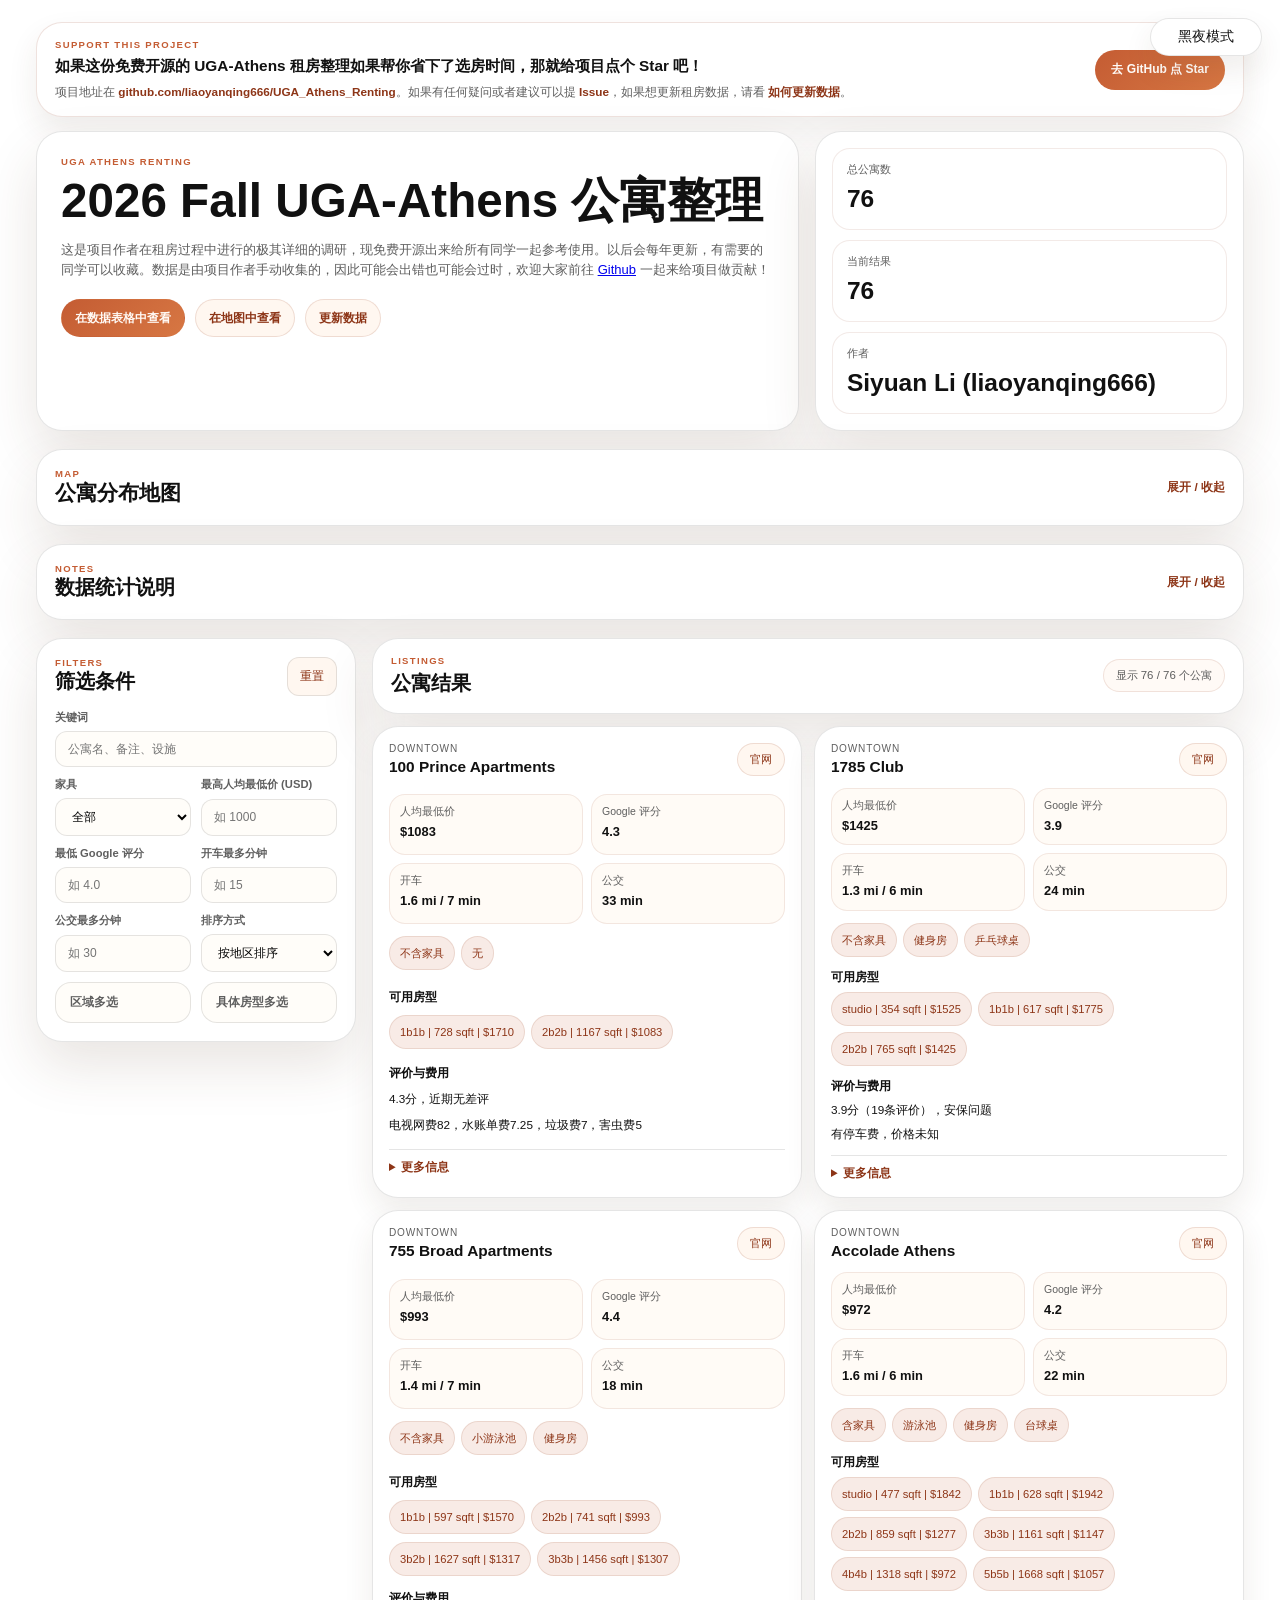
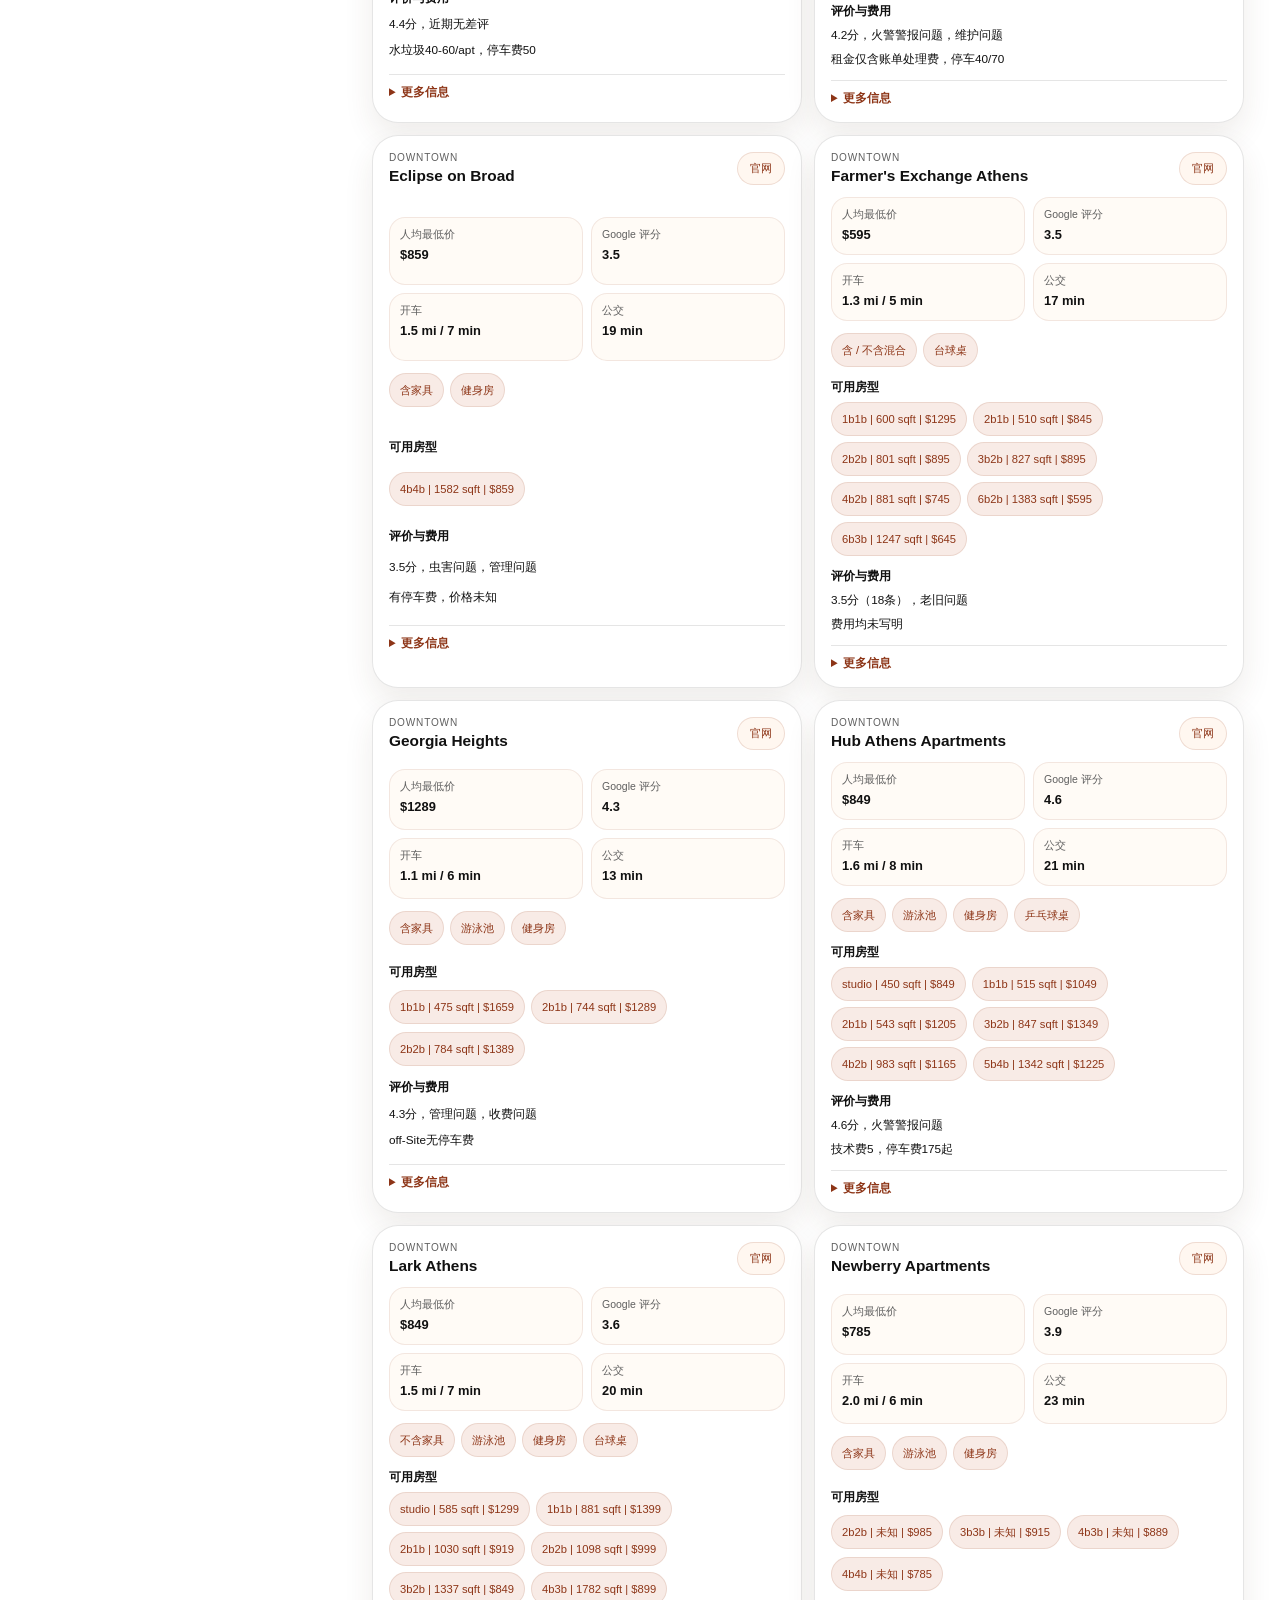
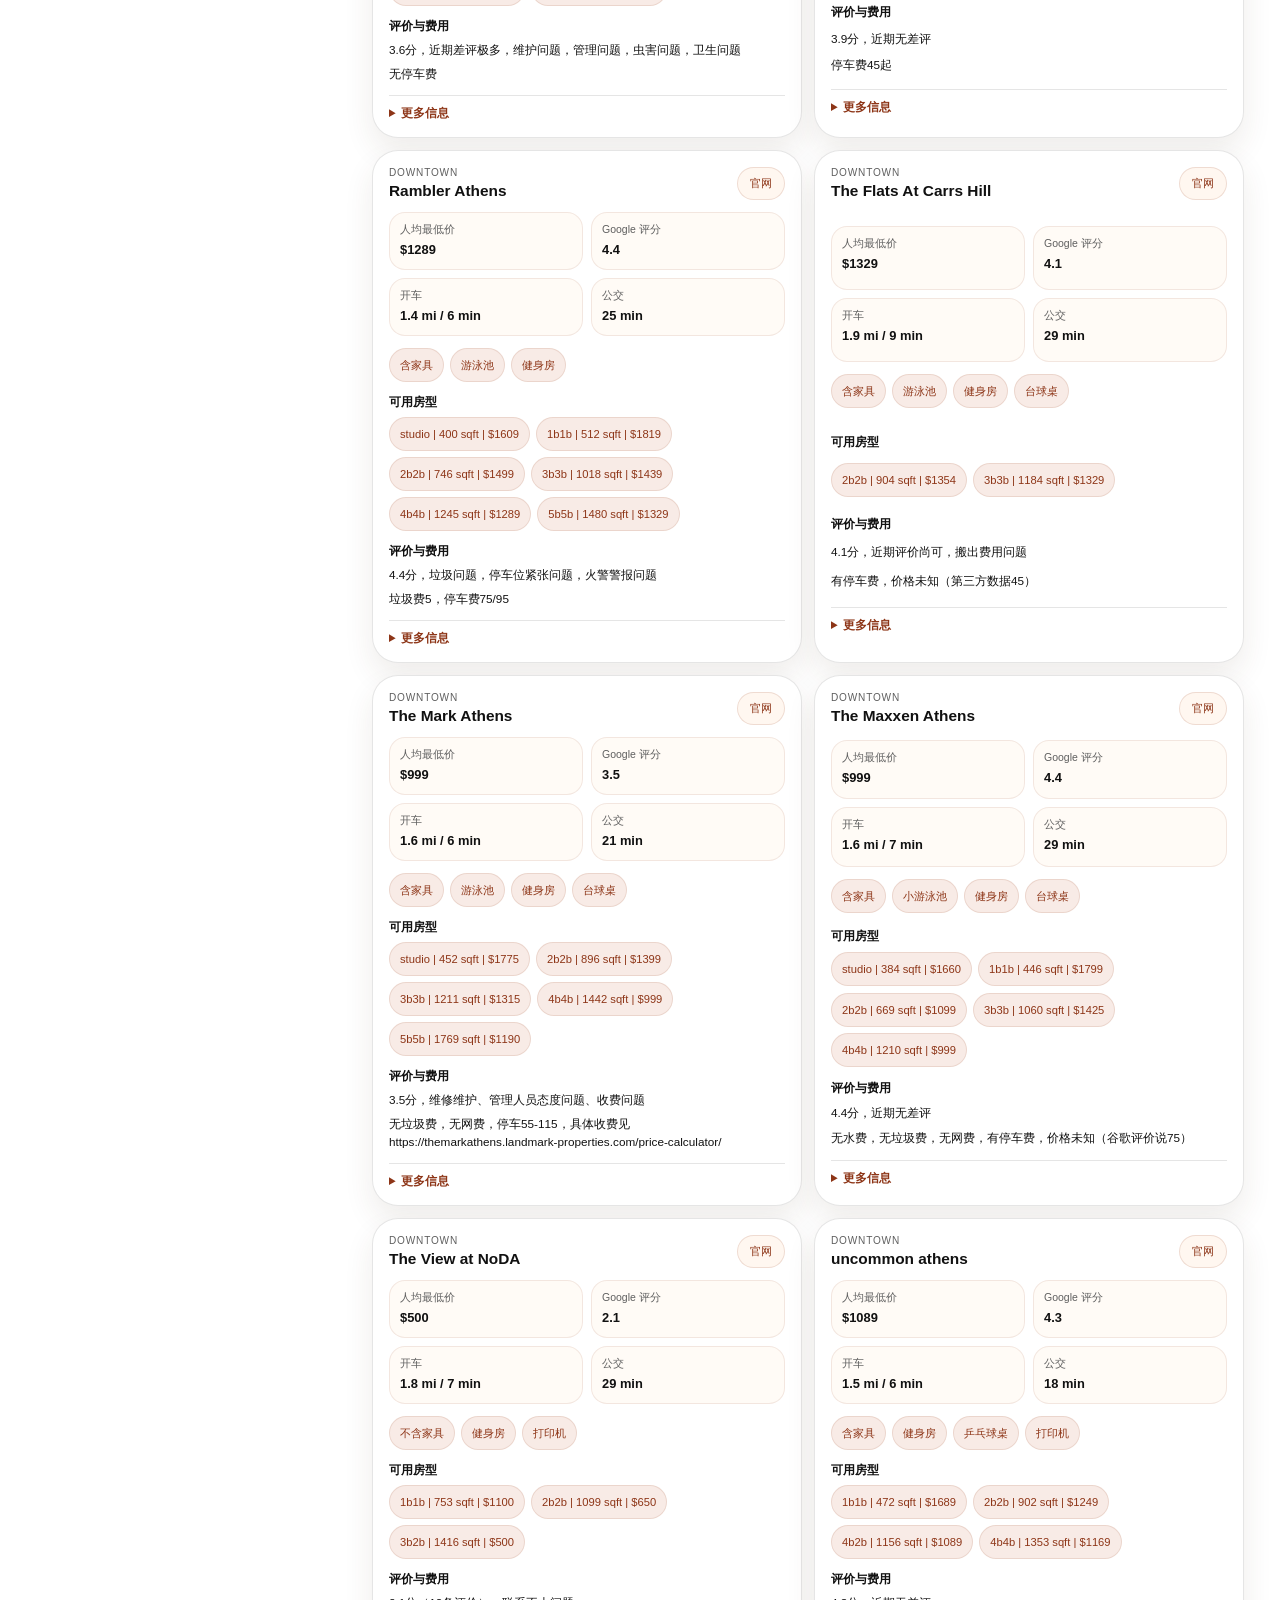
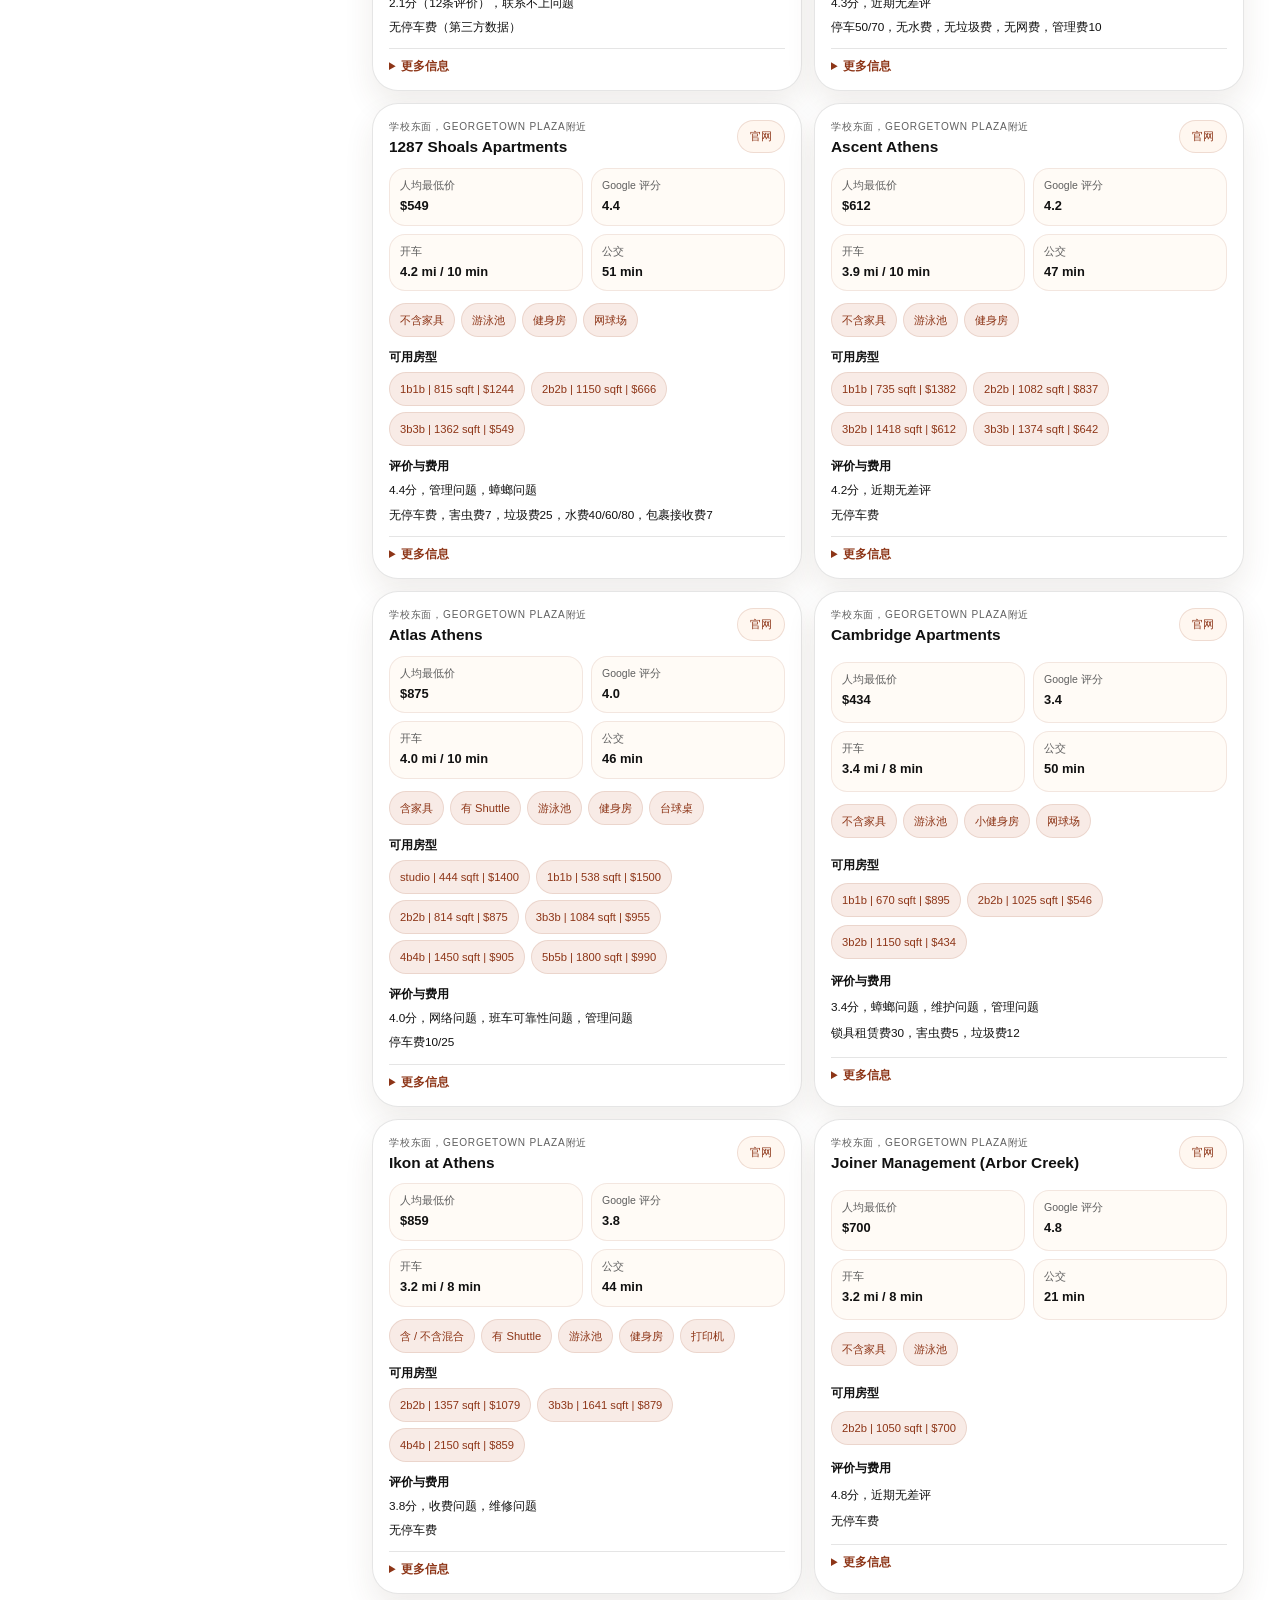
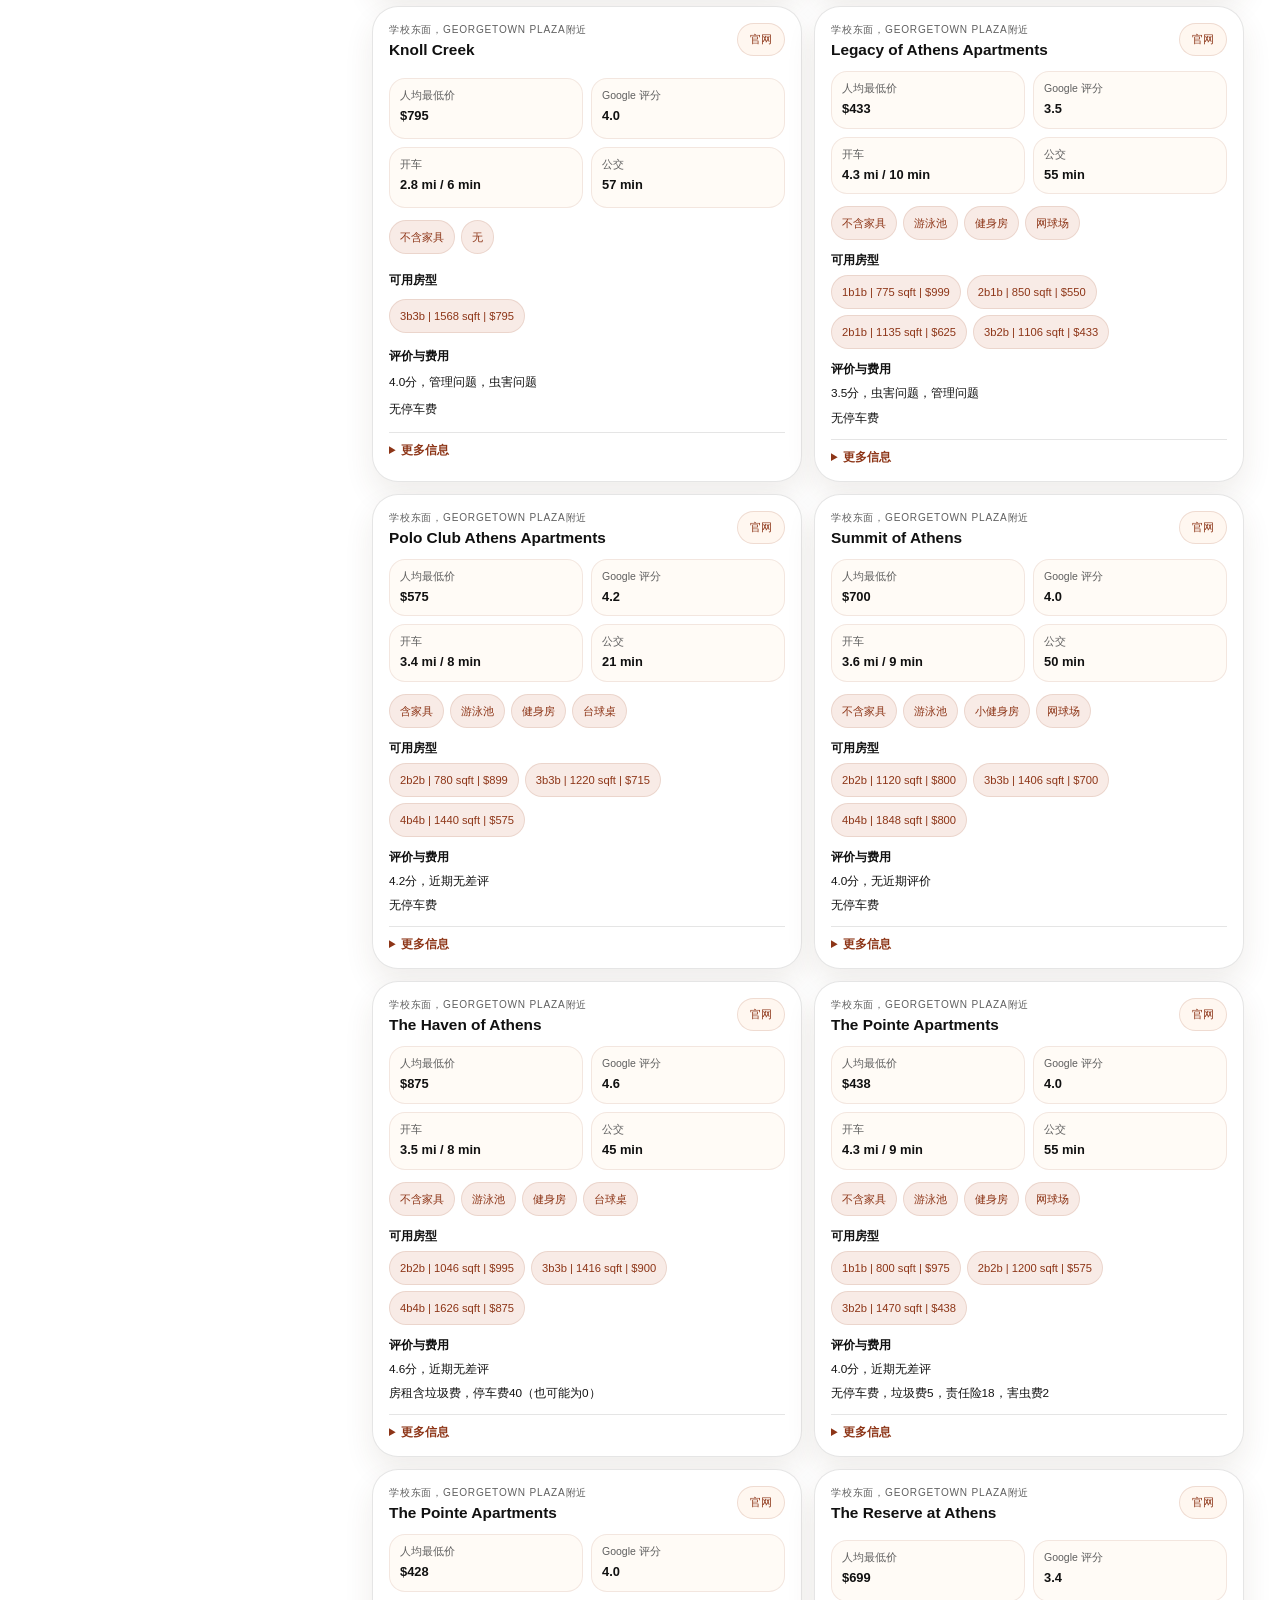
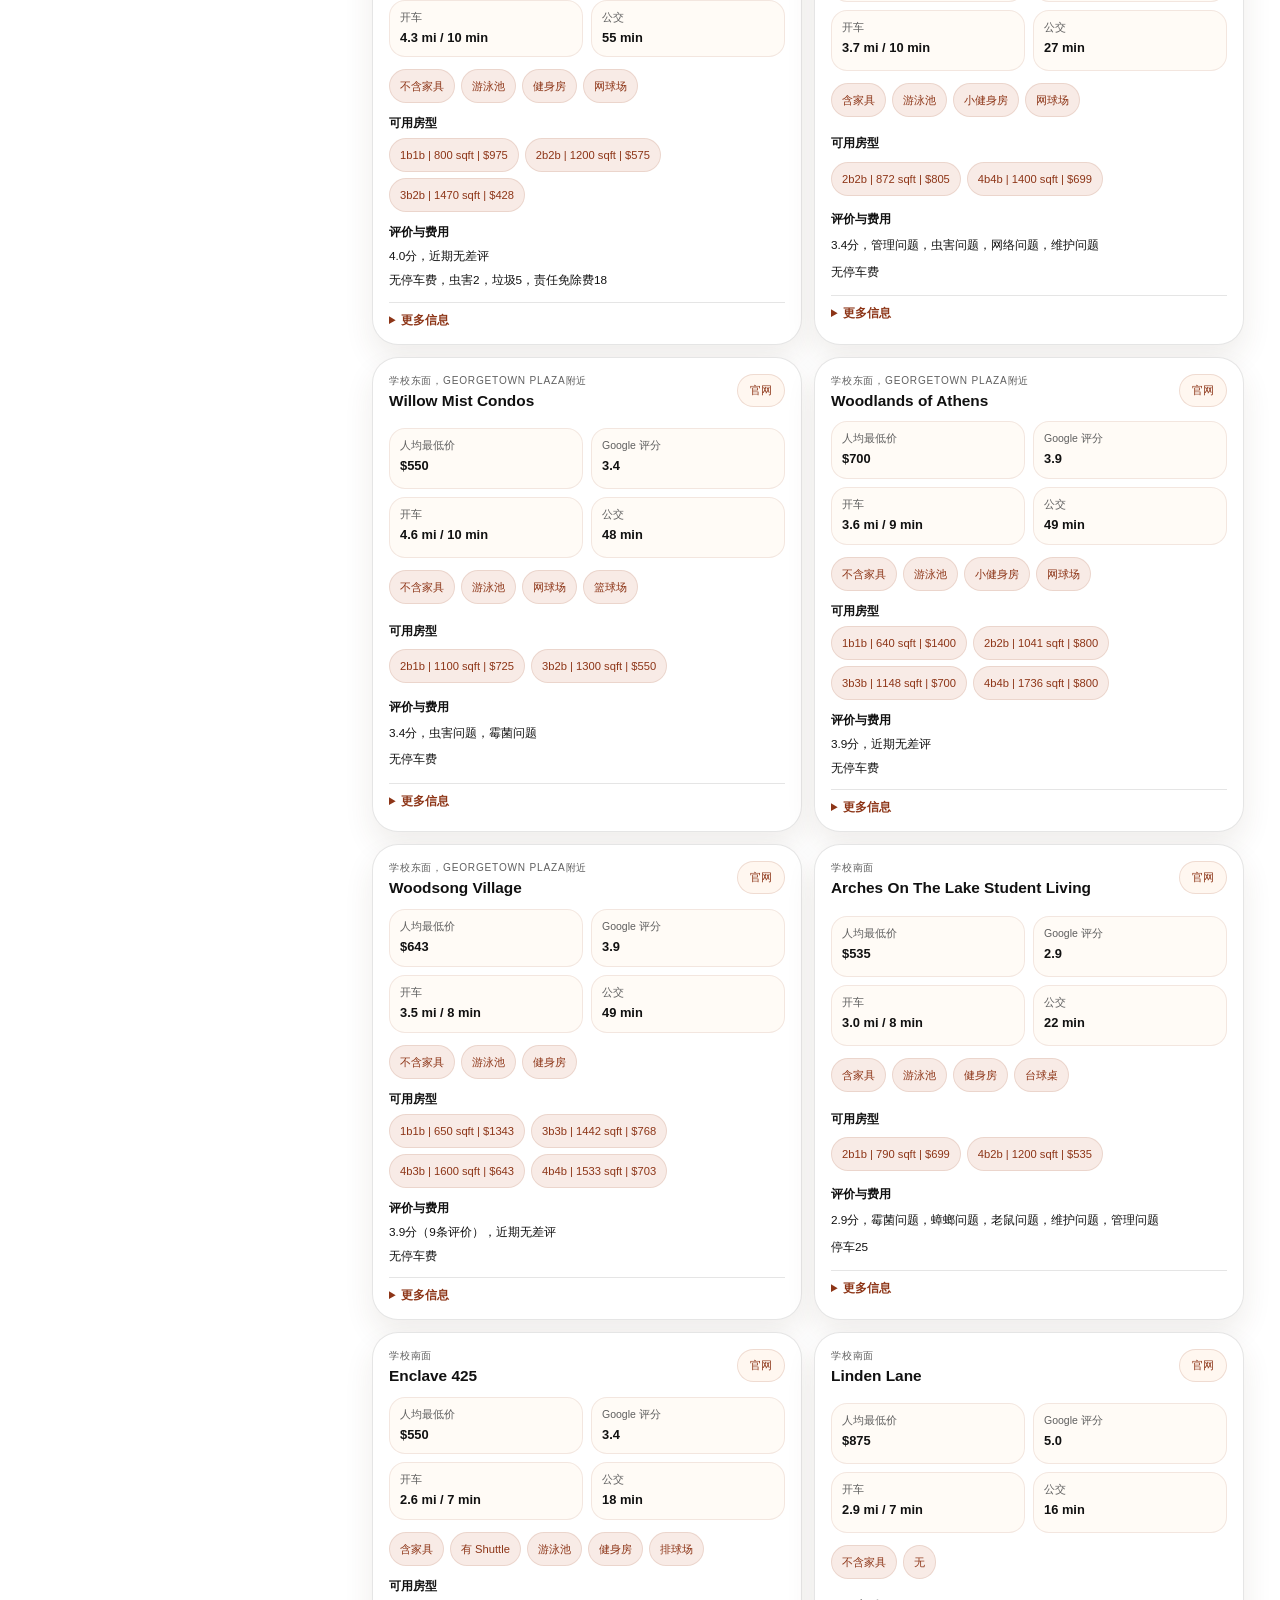
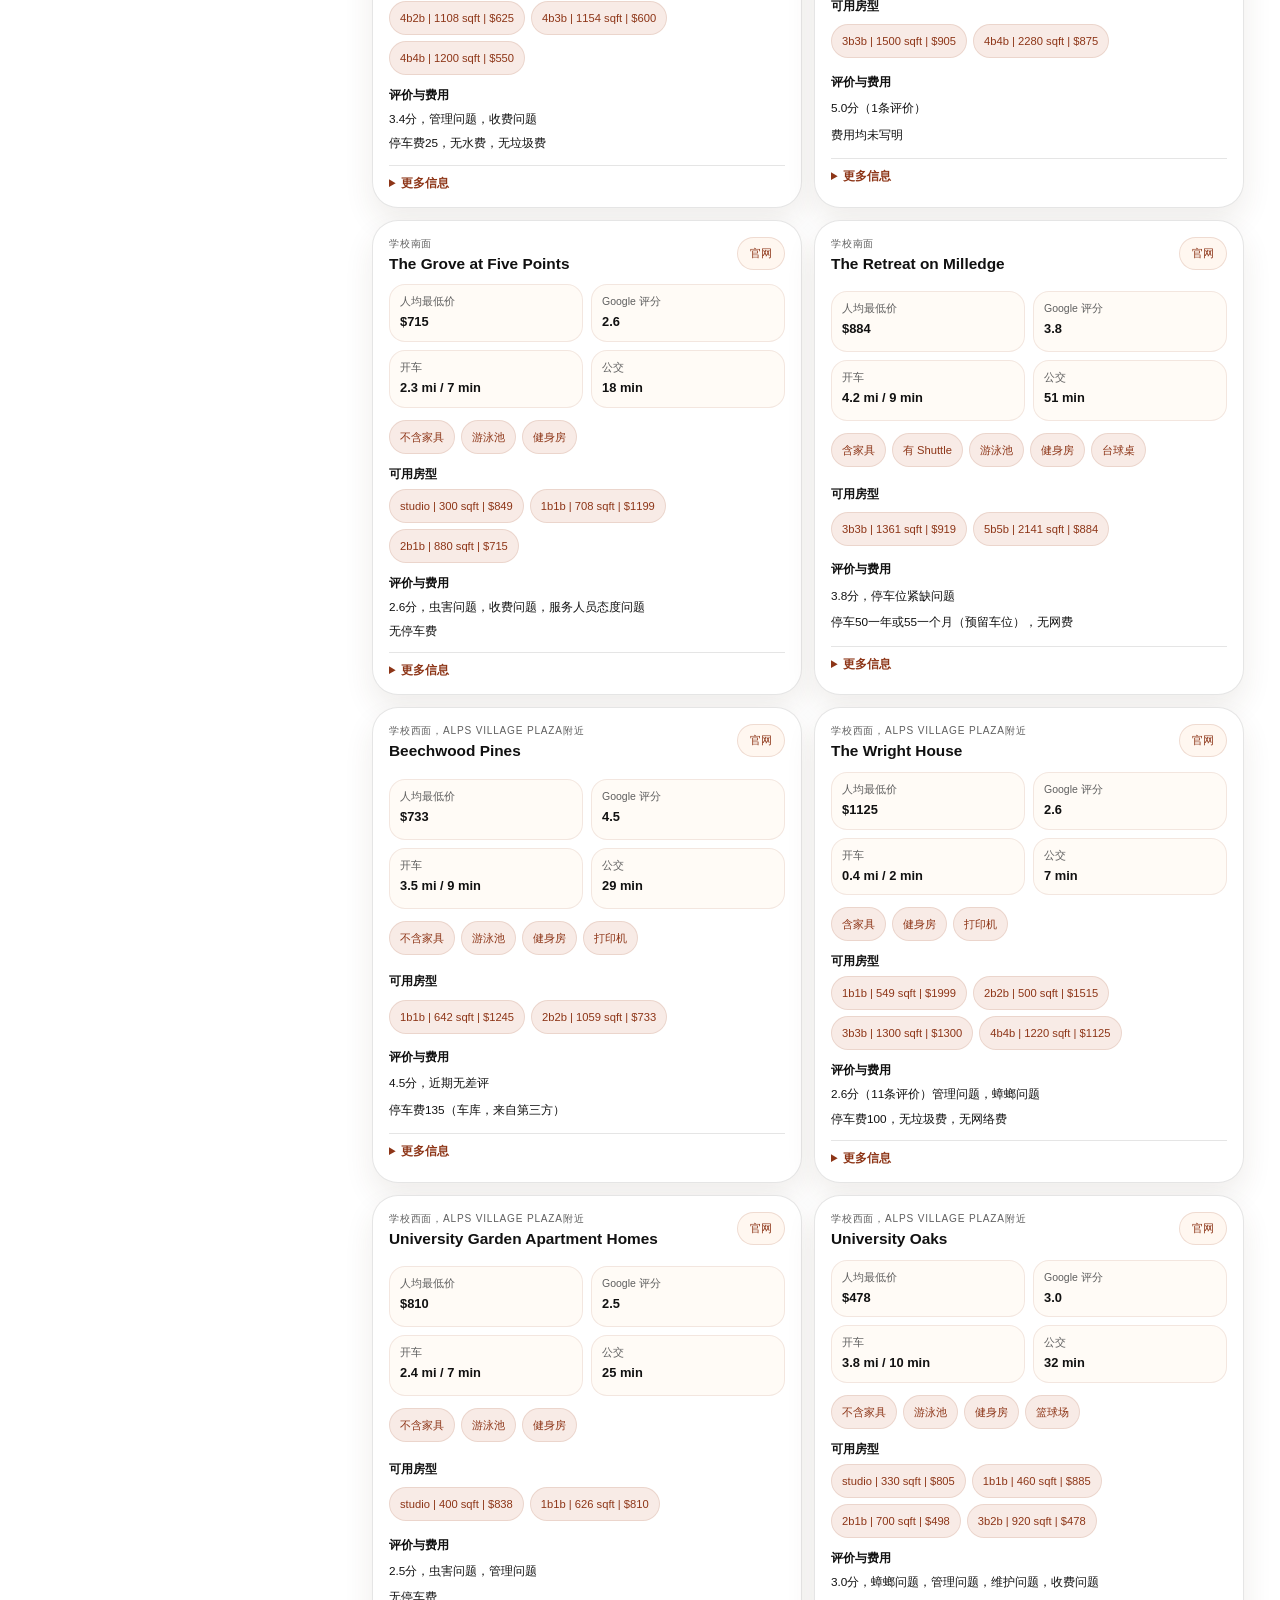
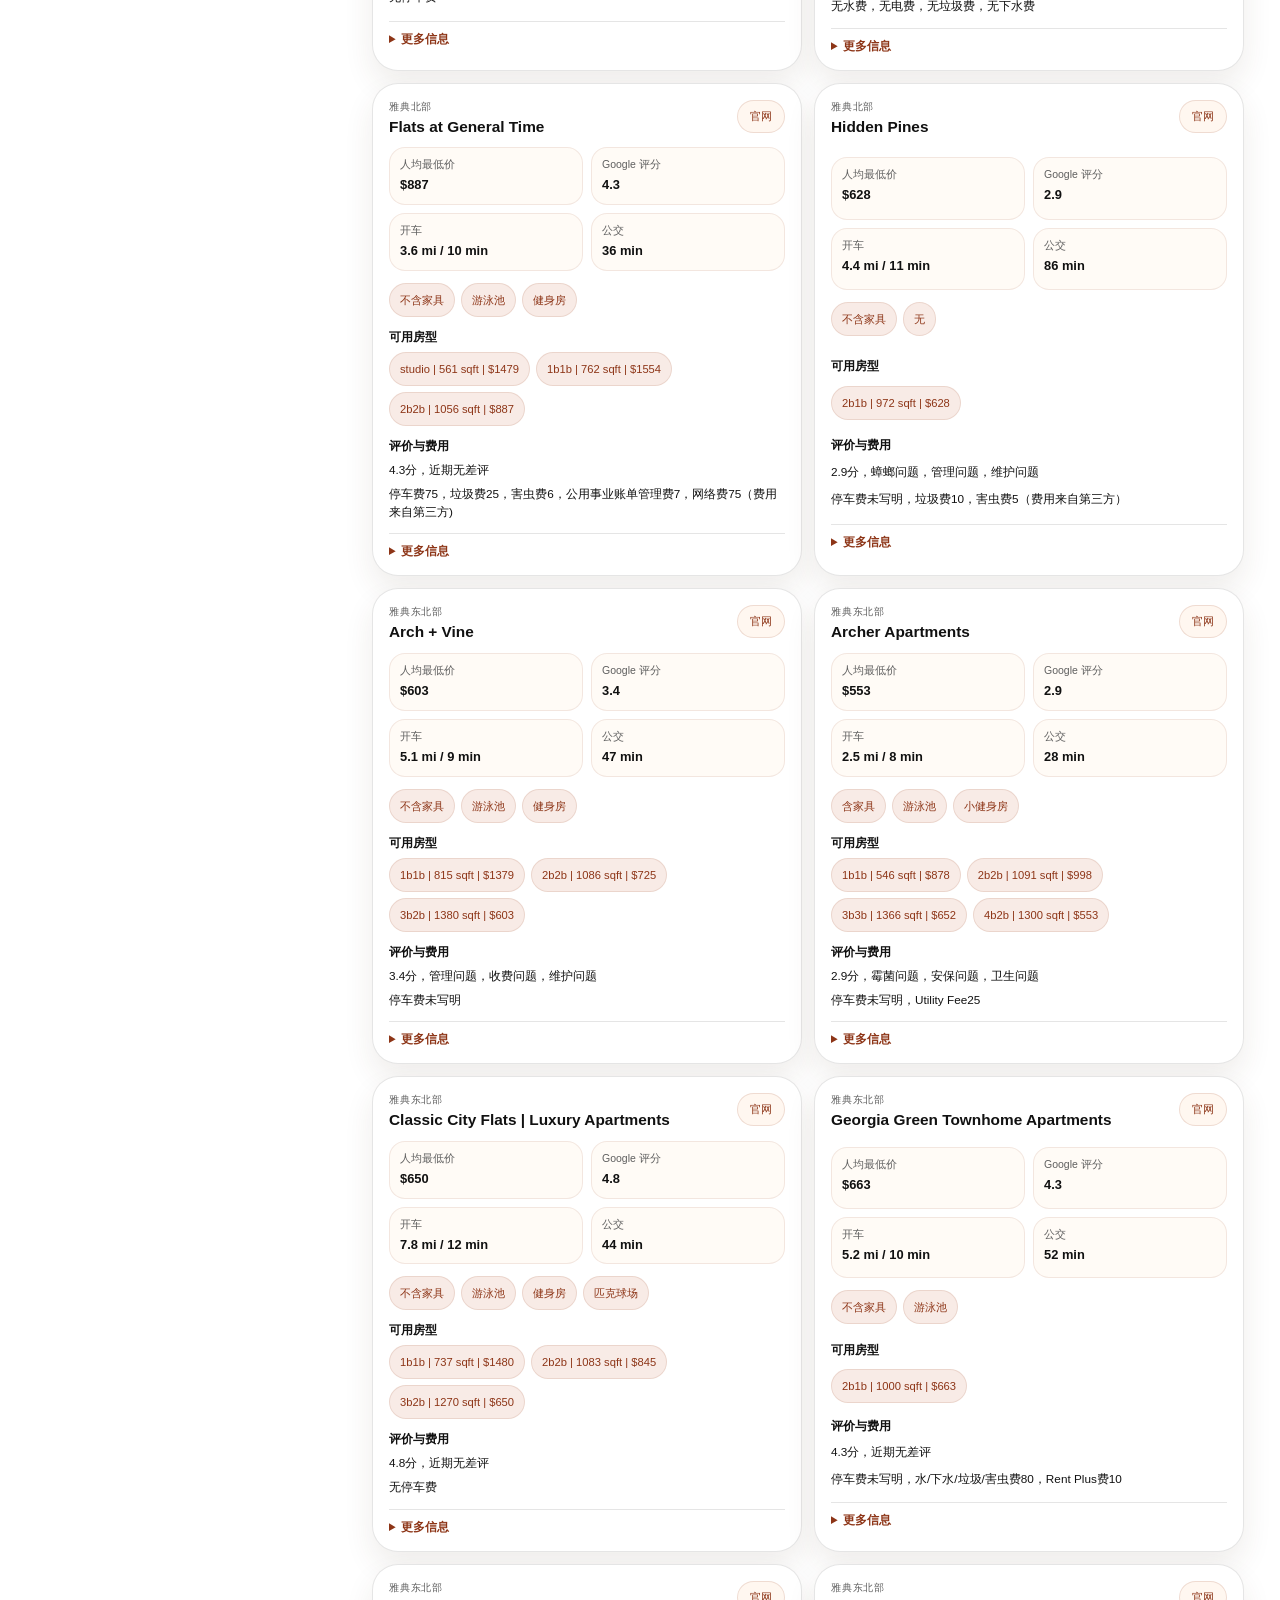
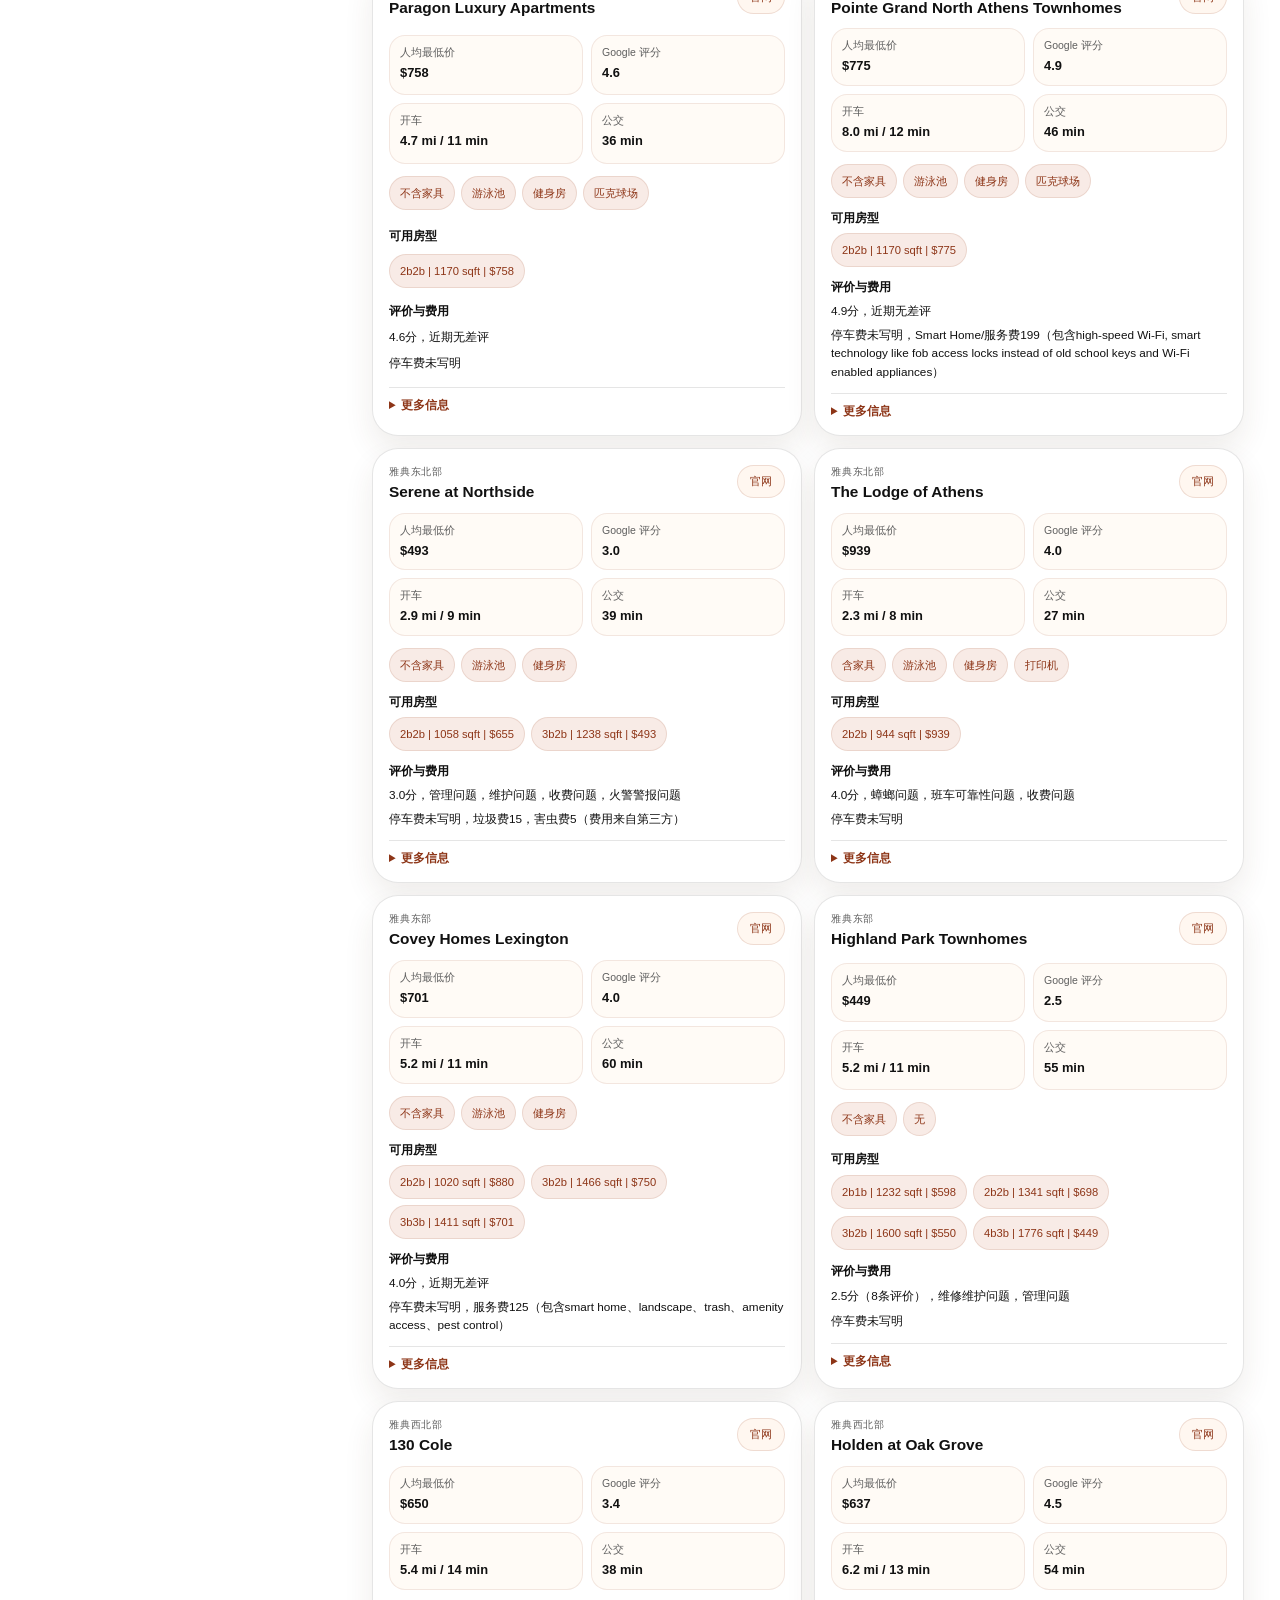
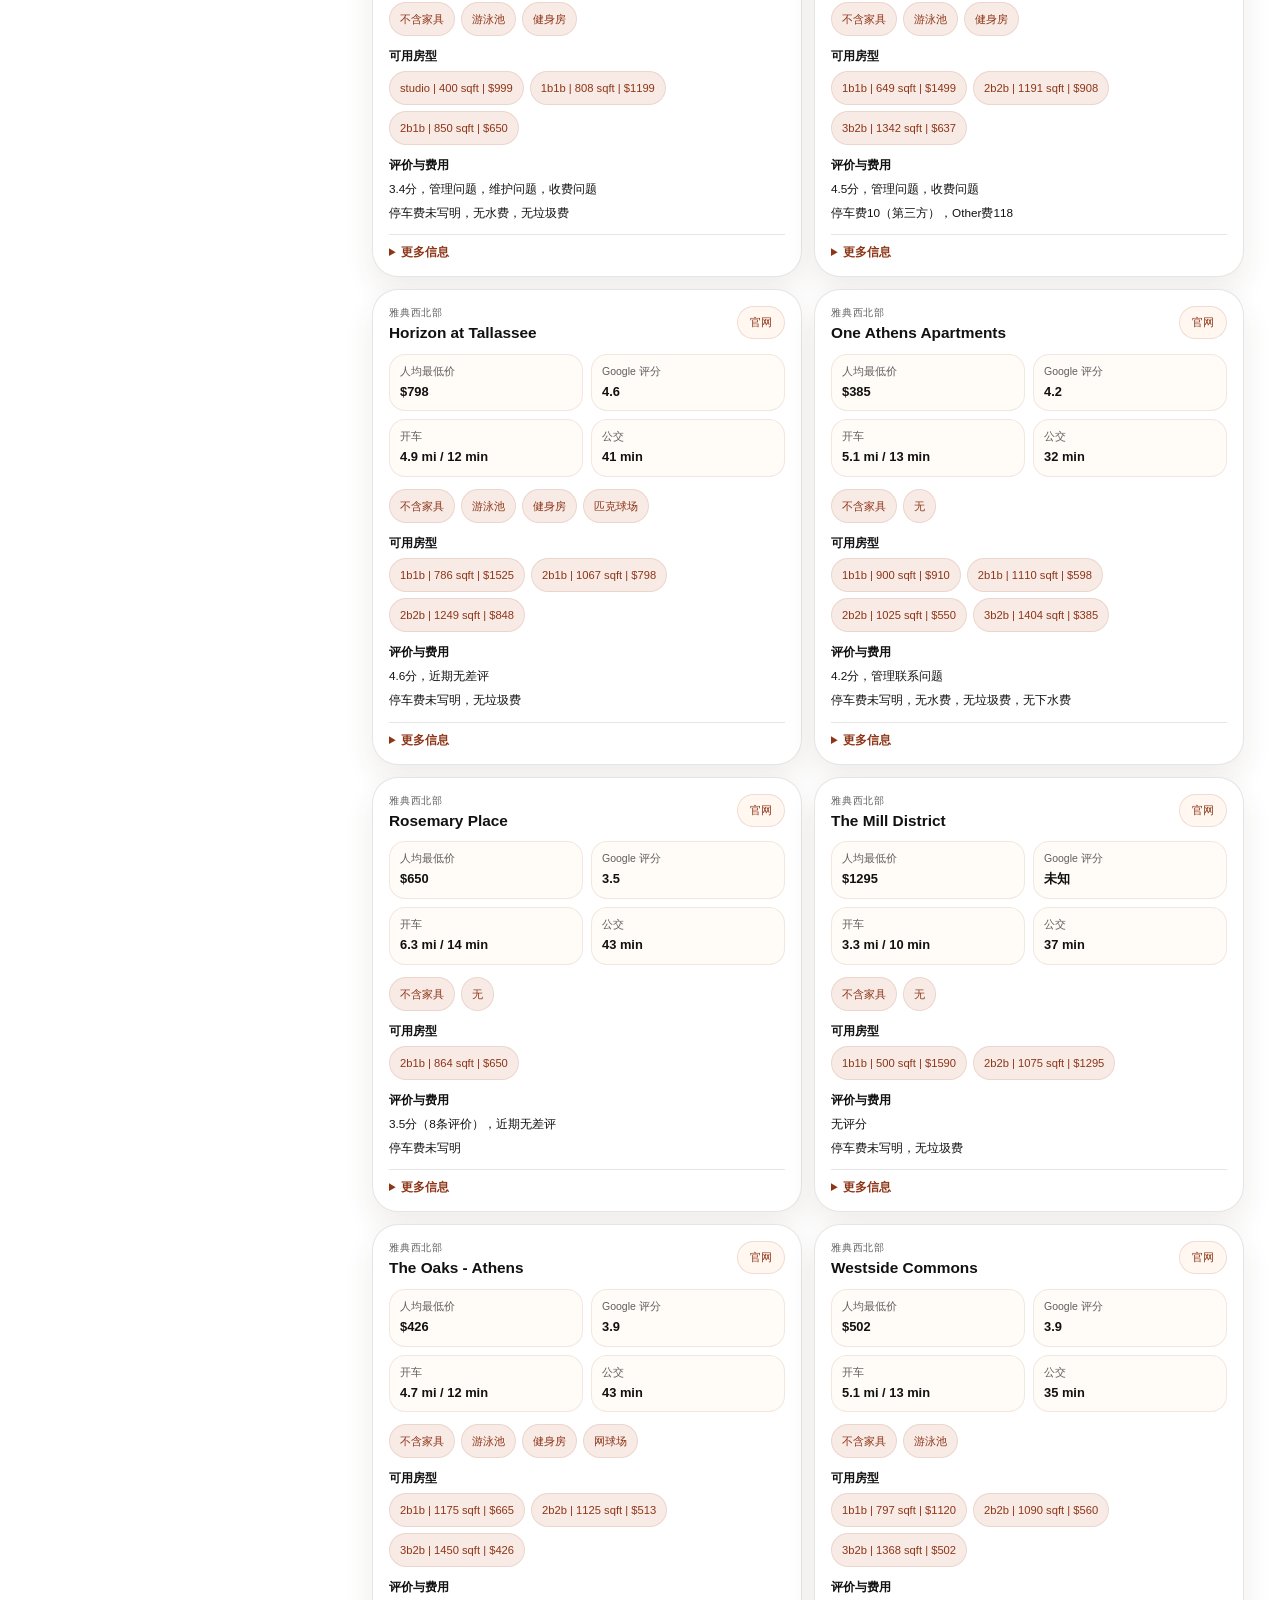
==== commit 31f61cb9: "Adjusted the description by myself." ====
--- a/index.html
+++ b/index.html
@@ -13,8 +13,8 @@
       <section class="star-banner">
         <div class="star-banner__body">
           <p class="star-banner__eyebrow">Support This Project</p>
-          <h2 class="star-banner__title">这份 Athens 租房整理如果帮你省下了选房时间，给项目点个 Star。</h2>
-          <p class="star-banner__text">项目地址在 <a href="https://github.com/liaoyanqing666/UGA_Athens_Renting" target="_blank" rel="noreferrer">github.com/liaoyanqing666/UGA_Athens_Renting</a>。如果有疑问可以提 <a href="https://github.com/liaoyanqing666/UGA_Athens_Renting/issues" target="_blank" rel="noreferrer">Issue</a>，如果想自己更新租房数据，请看 <a href="./update.html">更新数据说明</a>。</p>
+          <h2 class="star-banner__title">如果这份免费开源的 UGA-Athens 租房整理如果帮你省下了选房时间，那就给项目点个 Star 吧！</h2>
+          <p class="star-banner__text">项目地址在 <a href="https://github.com/liaoyanqing666/UGA_Athens_Renting" target="_blank" rel="noreferrer">github.com/liaoyanqing666/UGA_Athens_Renting</a>。如果有任何疑问或者建议可以提 <a href="https://github.com/liaoyanqing666/UGA_Athens_Renting/issues" target="_blank" rel="noreferrer">Issue</a>，如果想更新租房数据，请看 <a href="./update.html">如何更新数据</a>。</p>
         </div>
         <a class="star-banner__action" href="https://github.com/liaoyanqing666/UGA_Athens_Renting" target="_blank" rel="noreferrer">去 GitHub 点 Star</a>
       </section>
@@ -22,11 +22,11 @@
       <header class="hero">
         <div class="hero__copy">
           <p class="eyebrow">UGA Athens Renting</p>
-          <h1 class="hero__title">2026 Fall Athens 公寓筛选</h1>
-          <p class="hero__text">基于原始 Excel 数据整理的选房页面。支持按区域、预算、评分、家具情况和通勤条件快速筛选，右侧列表会根据屏幕宽度自动调整列数。</p>
+          <h1 class="hero__title">2026 Fall UGA-Athens 公寓整理</h1>
+          <p class="hero__text">这是项目作者在租房过程中进行的极其详细的调研，现免费开源出来给所有同学一起参考使用。以后会每年更新，有需要的同学可以收藏。数据是由项目作者手动收集的，因此可能会出错也可能会过时，欢迎大家前往 <a href="https://github.com/liaoyanqing666/UGA_Athens_Renting" target="_blank" rel="noreferrer">Github</a> 一起来给项目做贡献！</p>
           <div class="hero__actions">
             <a class="hero-action hero-action--primary" href="./table.html">在数据表格中查看</a>
-            <a class="hero-action" href="https://www.google.com/maps/d/edit?mid=1ooMiqrCHx2RVI0O97TrKhHmKrmN72_Y&usp=sharing" target="_blank" rel="noreferrer">打开谷歌地图</a>
+            <a class="hero-action" href="https://www.google.com/maps/d/edit?mid=1ooMiqrCHx2RVI0O97TrKhHmKrmN72_Y&usp=sharing" target="_blank" rel="noreferrer">在地图中查看</a>
             <a class="hero-action" href="./update.html">更新数据</a>
           </div>
         </div>
@@ -42,7 +42,7 @@
           </div>
           <div class="stat">
             <span class="stat__label">作者</span>
-            <strong><a class="stat__link" href="https://github.com/liaoyanqing666" target="_blank" rel="noreferrer">Siyuan Li</a></strong>
+            <strong><a class="stat__link" href="https://github.com/liaoyanqing666" target="_blank" rel="noreferrer">Siyuan Li (liaoyanqing666)</a></strong>
           </div>
         </div>
       </header>
@@ -51,7 +51,7 @@
         <summary class="map-panel__summary">
           <div>
             <p class="panel__eyebrow">Map</p>
-            <h2>公寓地图</h2>
+            <h2>公寓分布地图</h2>
           </div>
           <span class="map-panel__toggle">展开 / 收起</span>
         </summary>
@@ -71,12 +71,12 @@
         <summary class="notes-panel__summary">
           <div>
             <p class="panel__eyebrow">Notes</p>
-            <h2 class="panel__title">数据口径</h2>
+            <h2 class="panel__title">数据统计说明</h2>
           </div>
           <span class="notes-panel__toggle">展开 / 收起</span>
         </summary>
         <div class="notes-panel__content">
-          <p class="panel__hint">保留几个最关键字段，方便快速理解表格含义。</p>
+          <p class="panel__hint">本网站只考虑由公司集中出租的 Apartment Community （长租公寓/集中式公寓），不考虑个人出租的房源。</p>
           <ul id="column-notes" class="notes-list"></ul>
         </div>
       </details>
--- a/styles.css
+++ b/styles.css
@@ -204,7 +204,6 @@
 
 .hero__text {
   margin-top: 14px;
-  max-width: 62ch;
   color: var(--muted);
   line-height: 1.58;
   font-size: 0.93rem;
@@ -314,8 +313,6 @@
   background:
     linear-gradient(180deg, rgba(255, 250, 245, 0.92), rgba(251, 242, 232, 0.82)),
     var(--panel);
-  max-height: min(72vh, 760px);
-  overflow: auto;
 }
 
 .panel--muted {
@@ -936,11 +933,52 @@
 }
 
 @media (max-width: 640px) {
+  .page-shell {
+    width: min(100vw - 40px, 1360px);
+  }
+
+  .hero__copy,
+  .hero__stats,
+  .panel,
+  .results-head,
+  .card {
+    padding: 22px;
+  }
+
+  .map-panel__summary,
+  .notes-panel__summary {
+    padding: 22px;
+  }
+
+  .map-panel__content,
+  .notes-panel__content {
+    padding: 0 22px 22px;
+  }
+
+  .field input,
+  .field select,
+  .ghost-button {
+    padding: 13px 15px;
+  }
+
+  .check-dropdown summary {
+    padding: 15px 16px;
+  }
+
+  .check-dropdown .check-list {
+    padding: 16px;
+  }
+
+  .metric {
+    padding: 13px;
+  }
+
   .panel__header,
   .card__top,
   .results-head,
   .section-head,
   .map-panel__summary,
+  .notes-panel__summary,
   .sheet-toolbar,
   .star-banner,
   .sheet-actions {
@@ -949,8 +987,7 @@
 
   .star-banner__body,
   .sheet-toolbar > div:first-child,
-  .sheet-actions,
-  .theme-toggle {
+  .sheet-actions {
     width: 100%;
     min-width: 0;
     flex: 1 1 auto;
@@ -1073,6 +1110,11 @@
   top: 18px;
   right: 18px;
   z-index: 20;
+  display: inline-flex;
+  align-items: center;
+  justify-content: center;
+  width: 112px;
+  min-width: 112px;
   min-height: 38px;
   padding: 0 14px;
   border: 1px solid var(--line);
@@ -1081,6 +1123,15 @@
   color: var(--text);
   cursor: pointer;
   box-shadow: var(--shadow-md);
+  white-space: nowrap;
+  text-align: center;
+}
+
+@media (max-width: 640px) {
+  .theme-toggle {
+    top: 14px;
+    right: 14px;
+  }
 }
 
 .hero-action--accent {
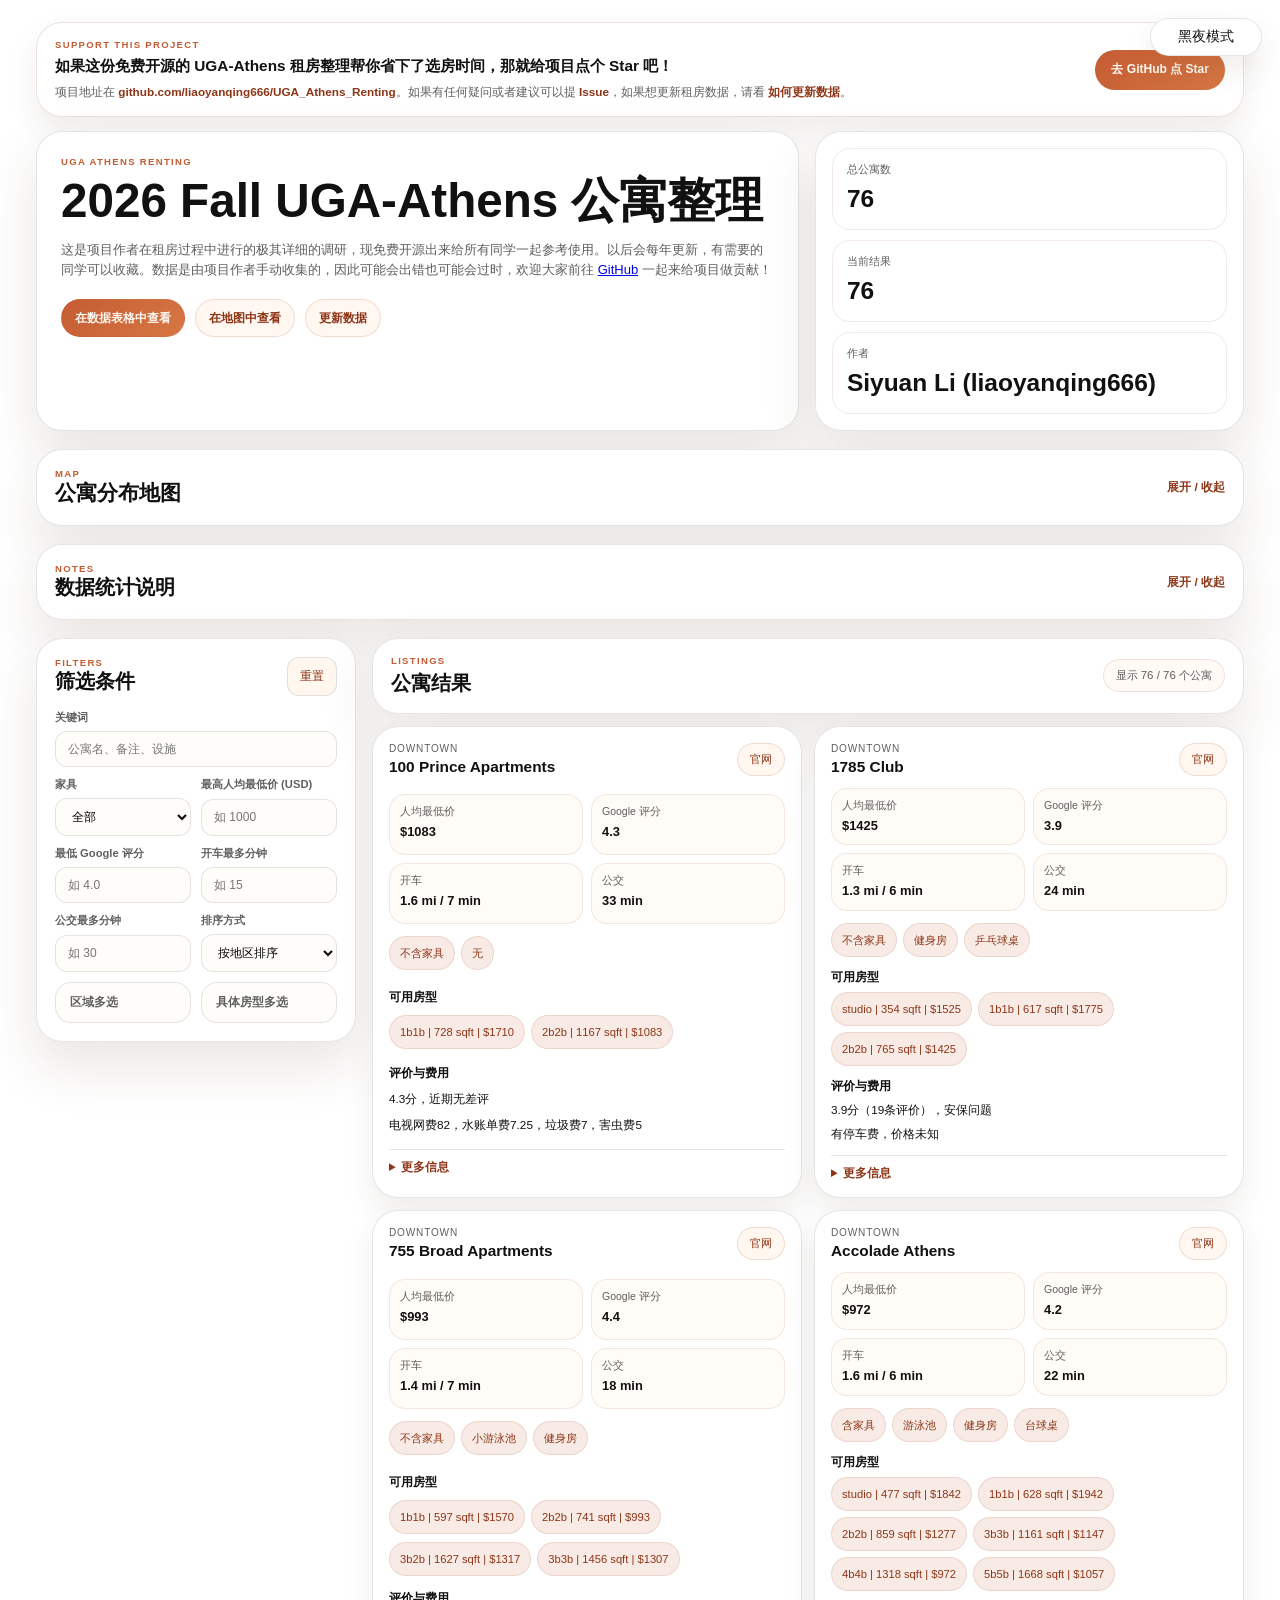
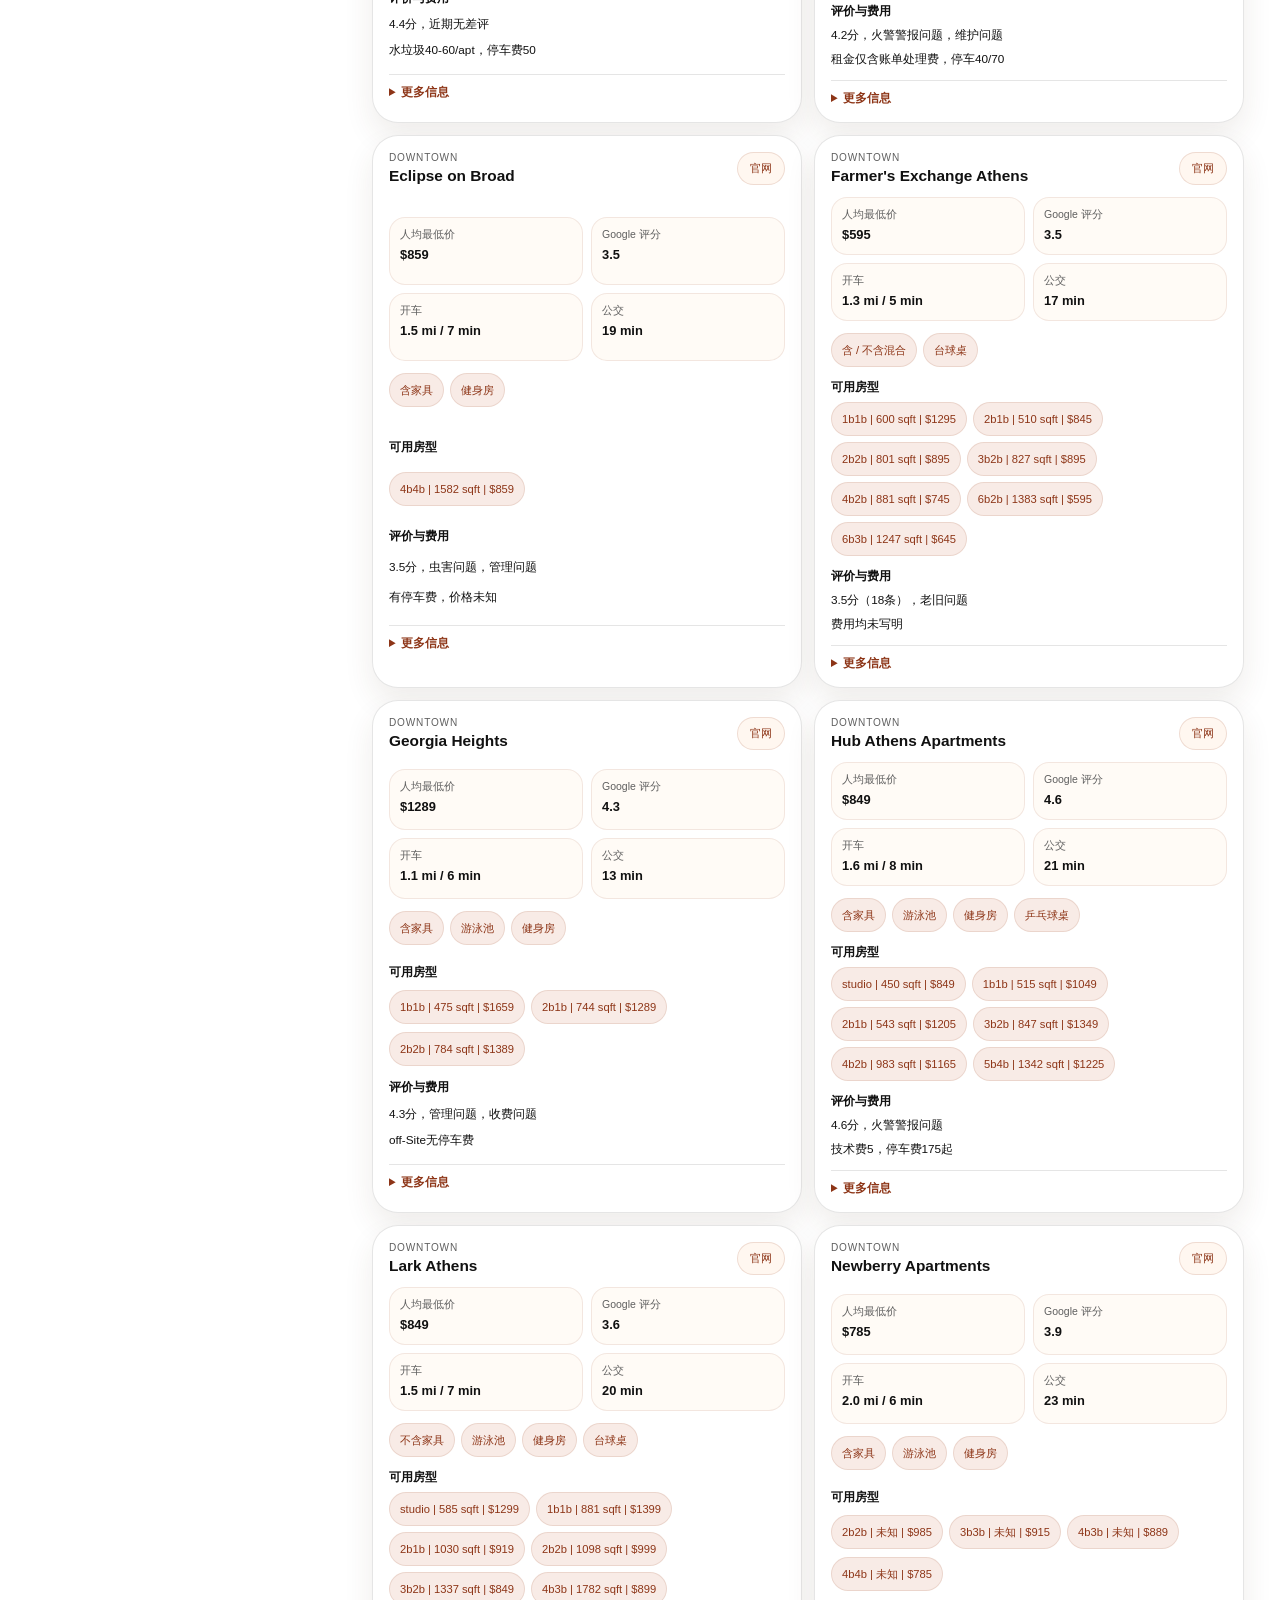
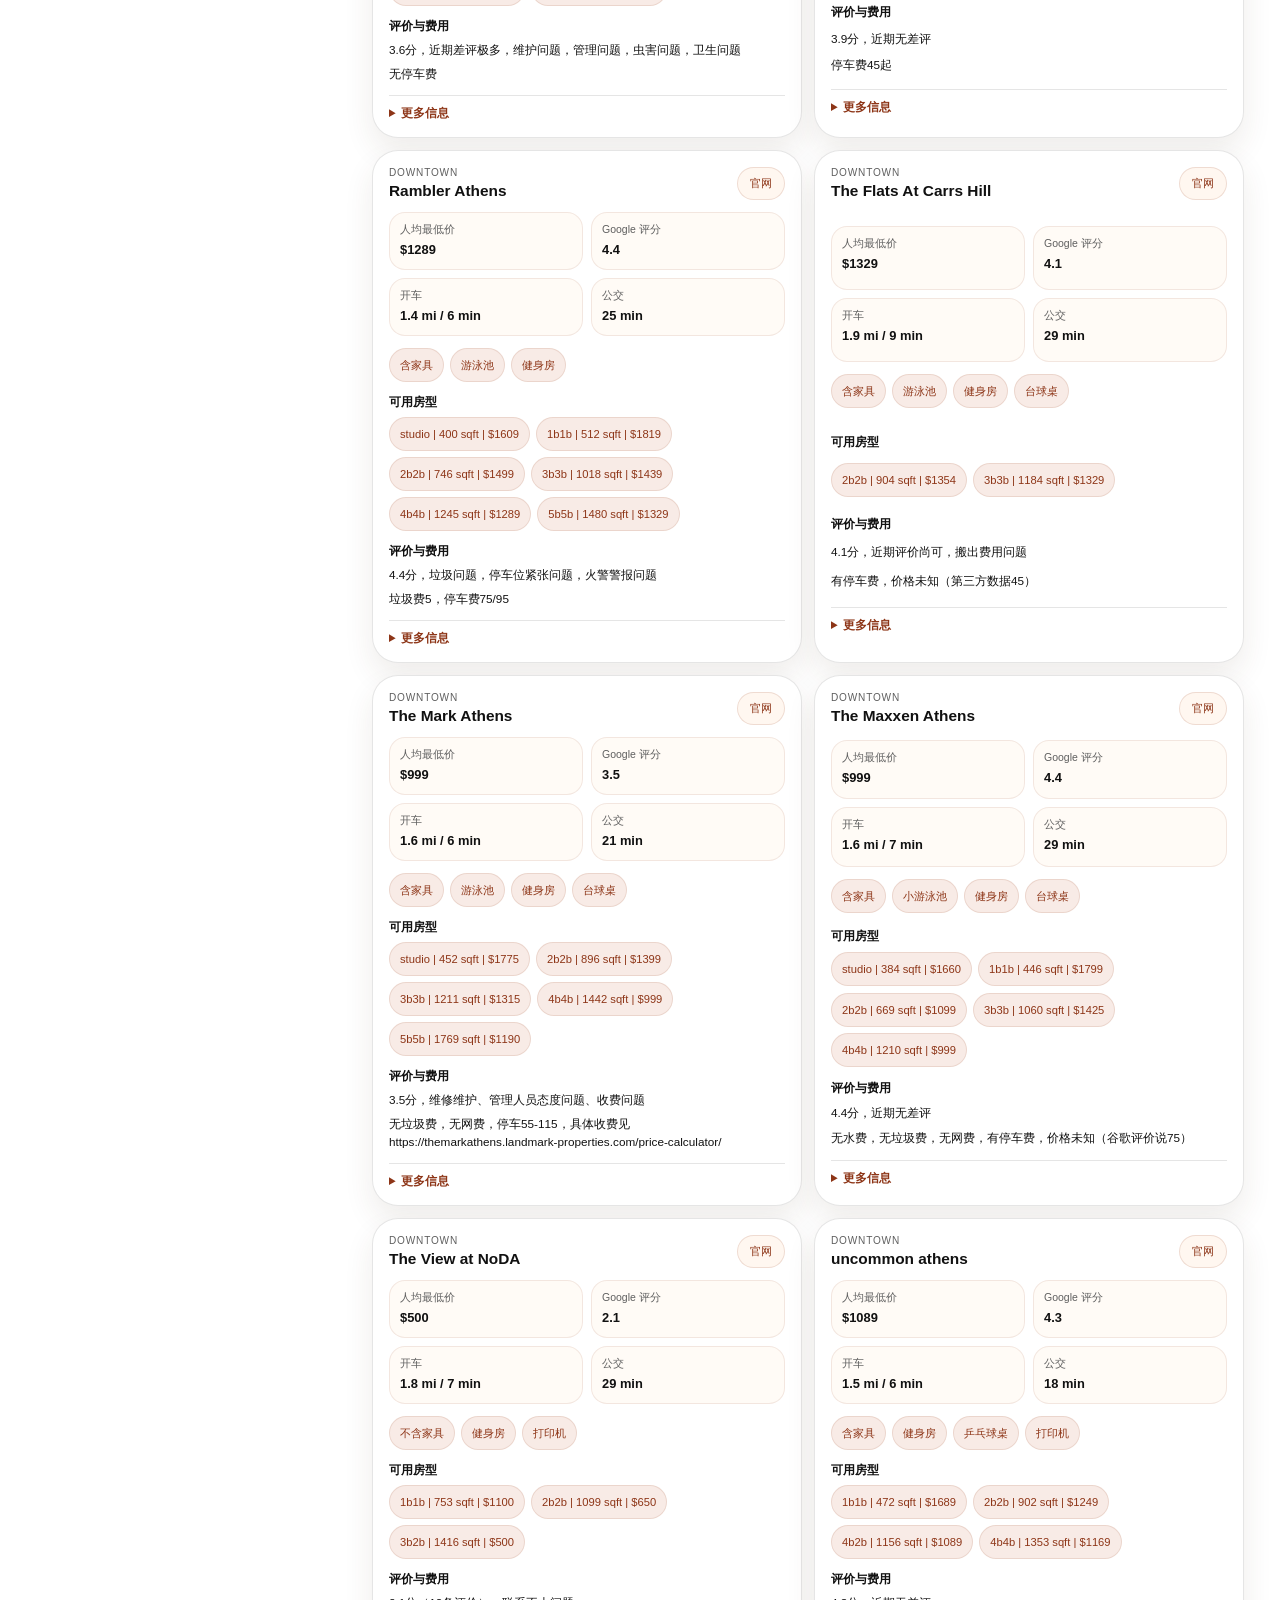
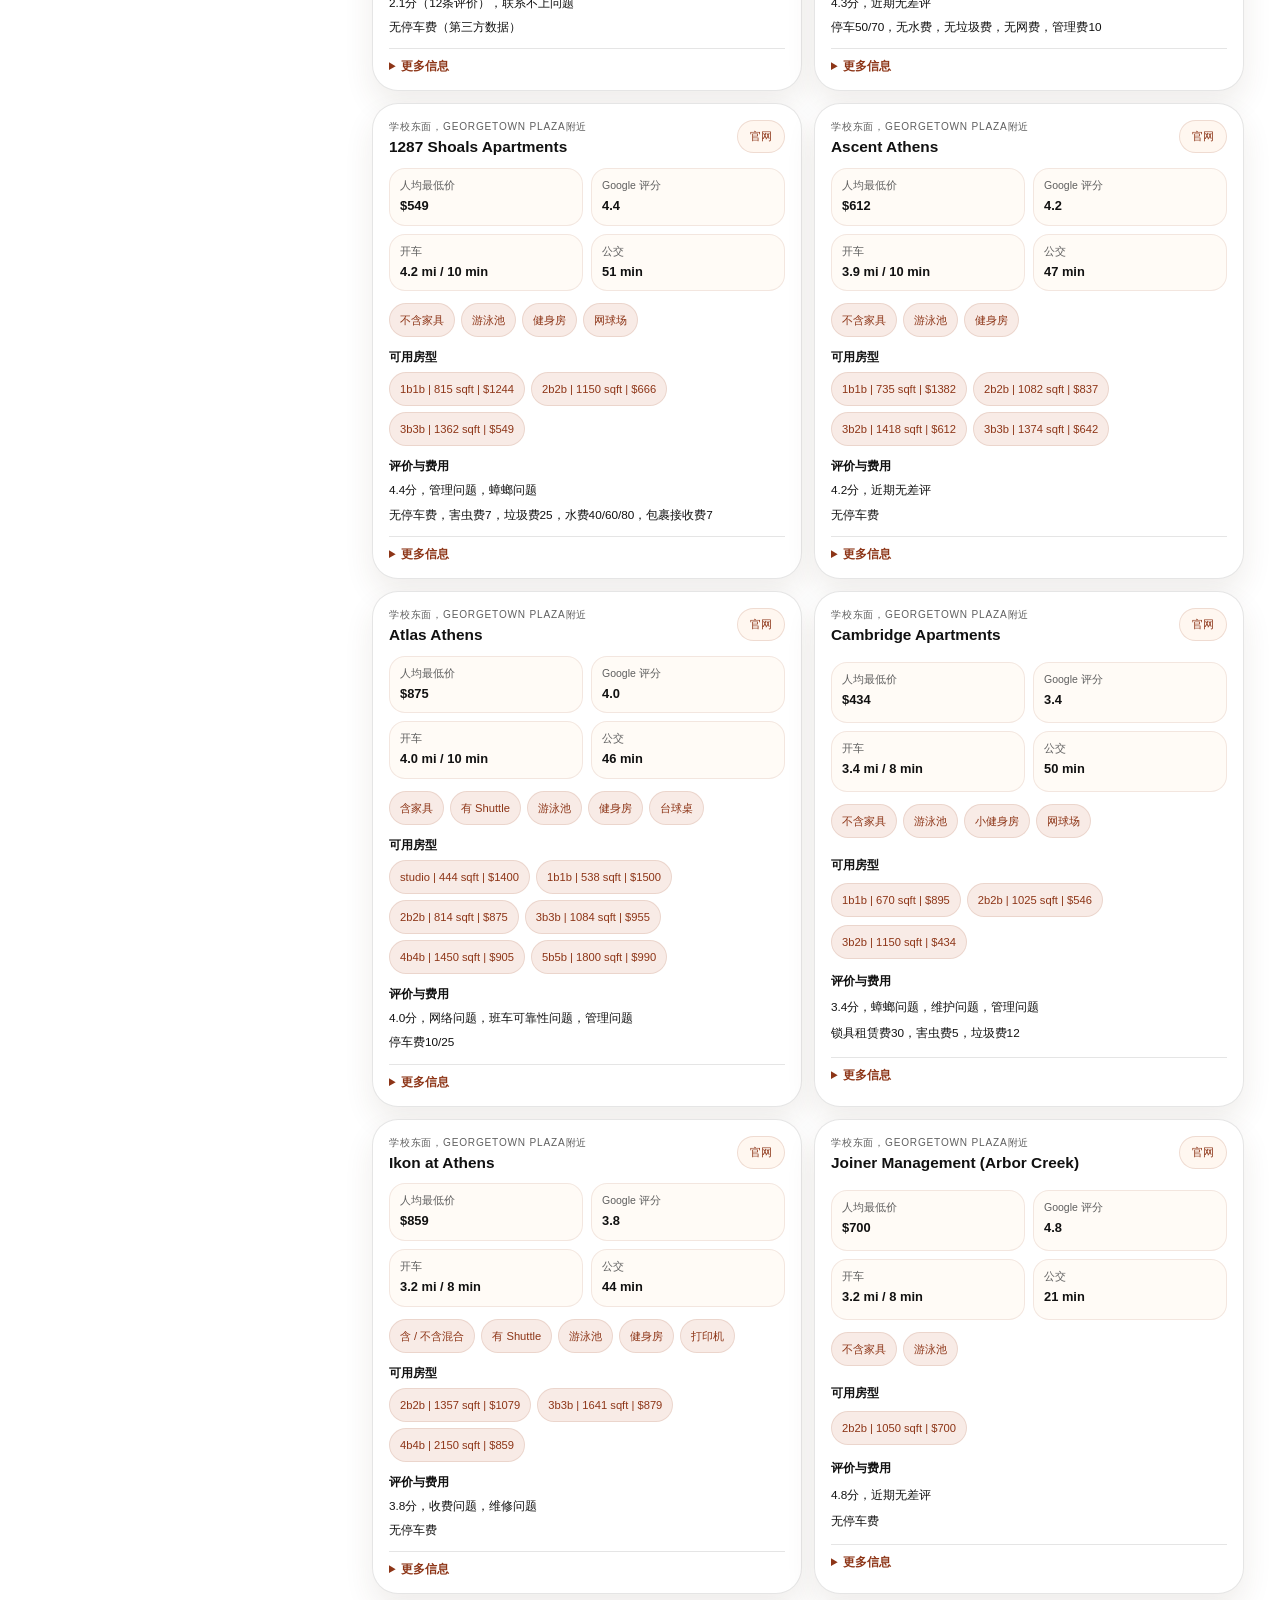
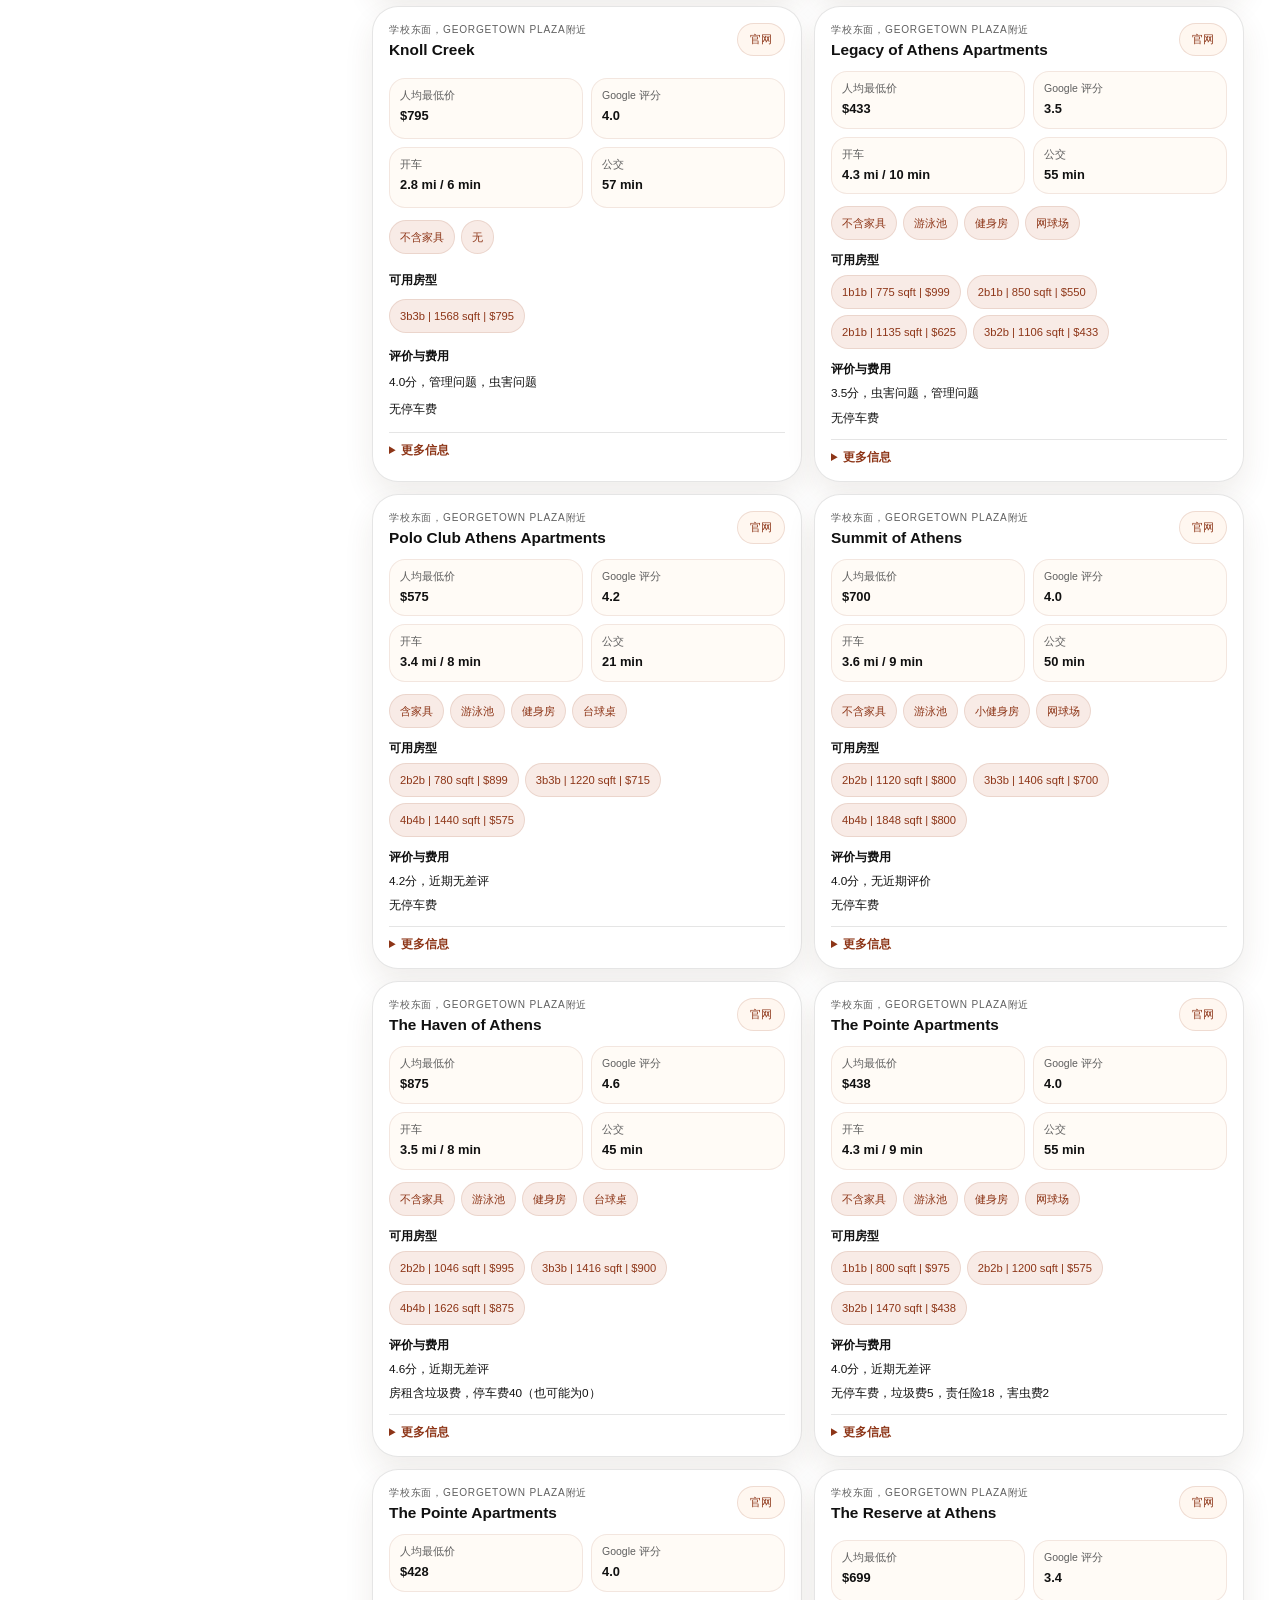
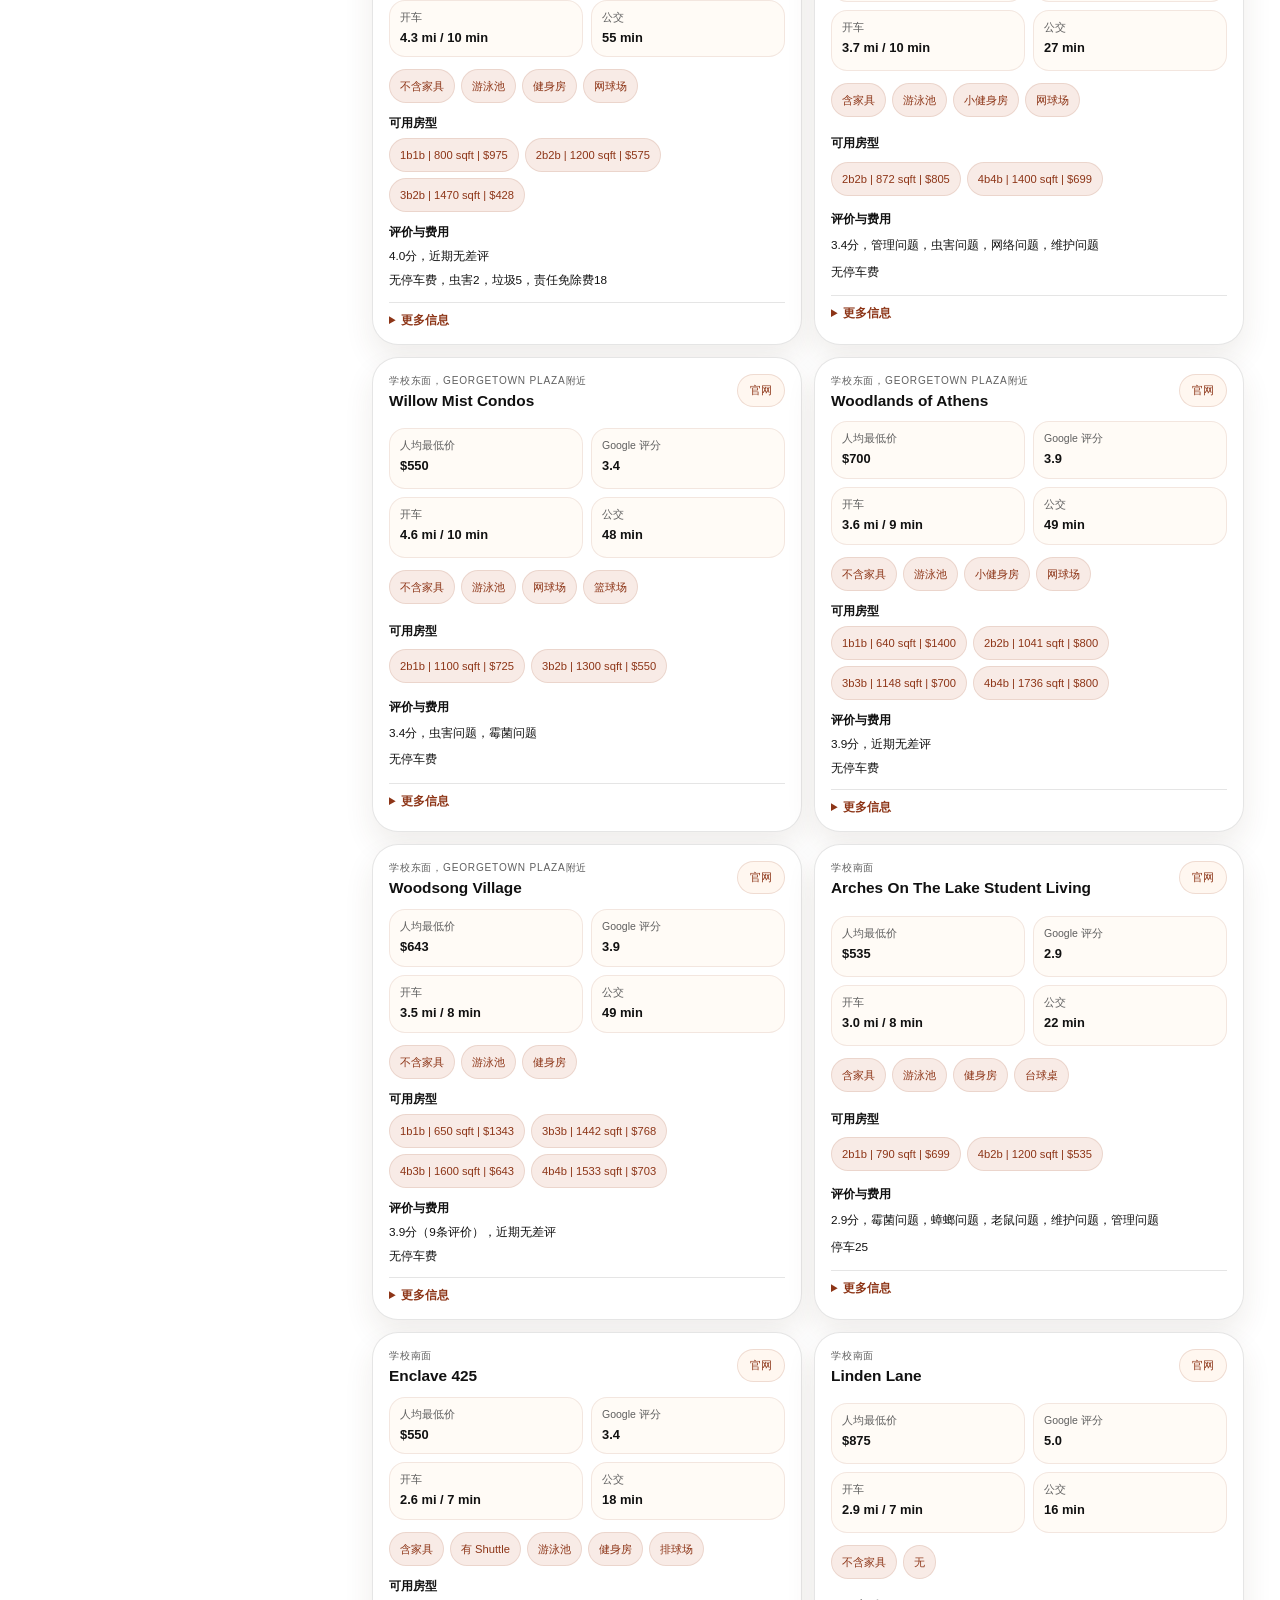
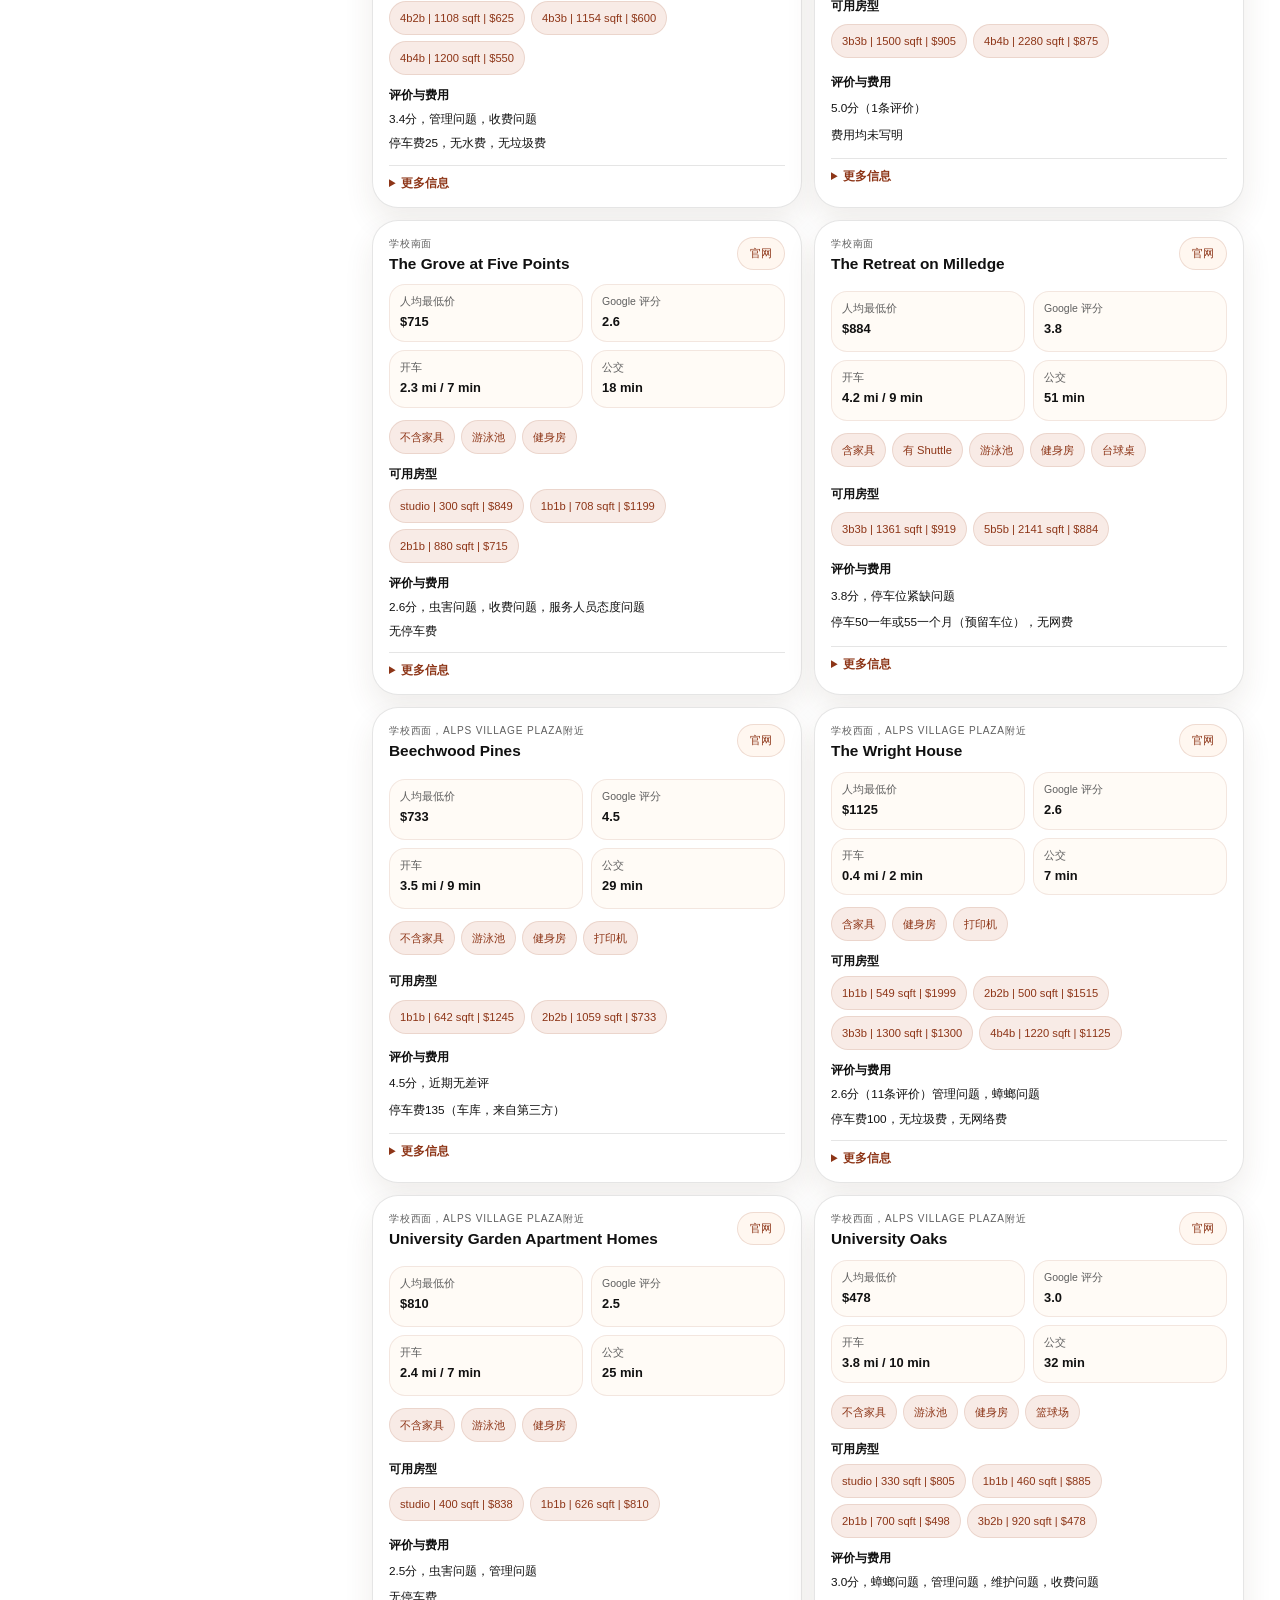
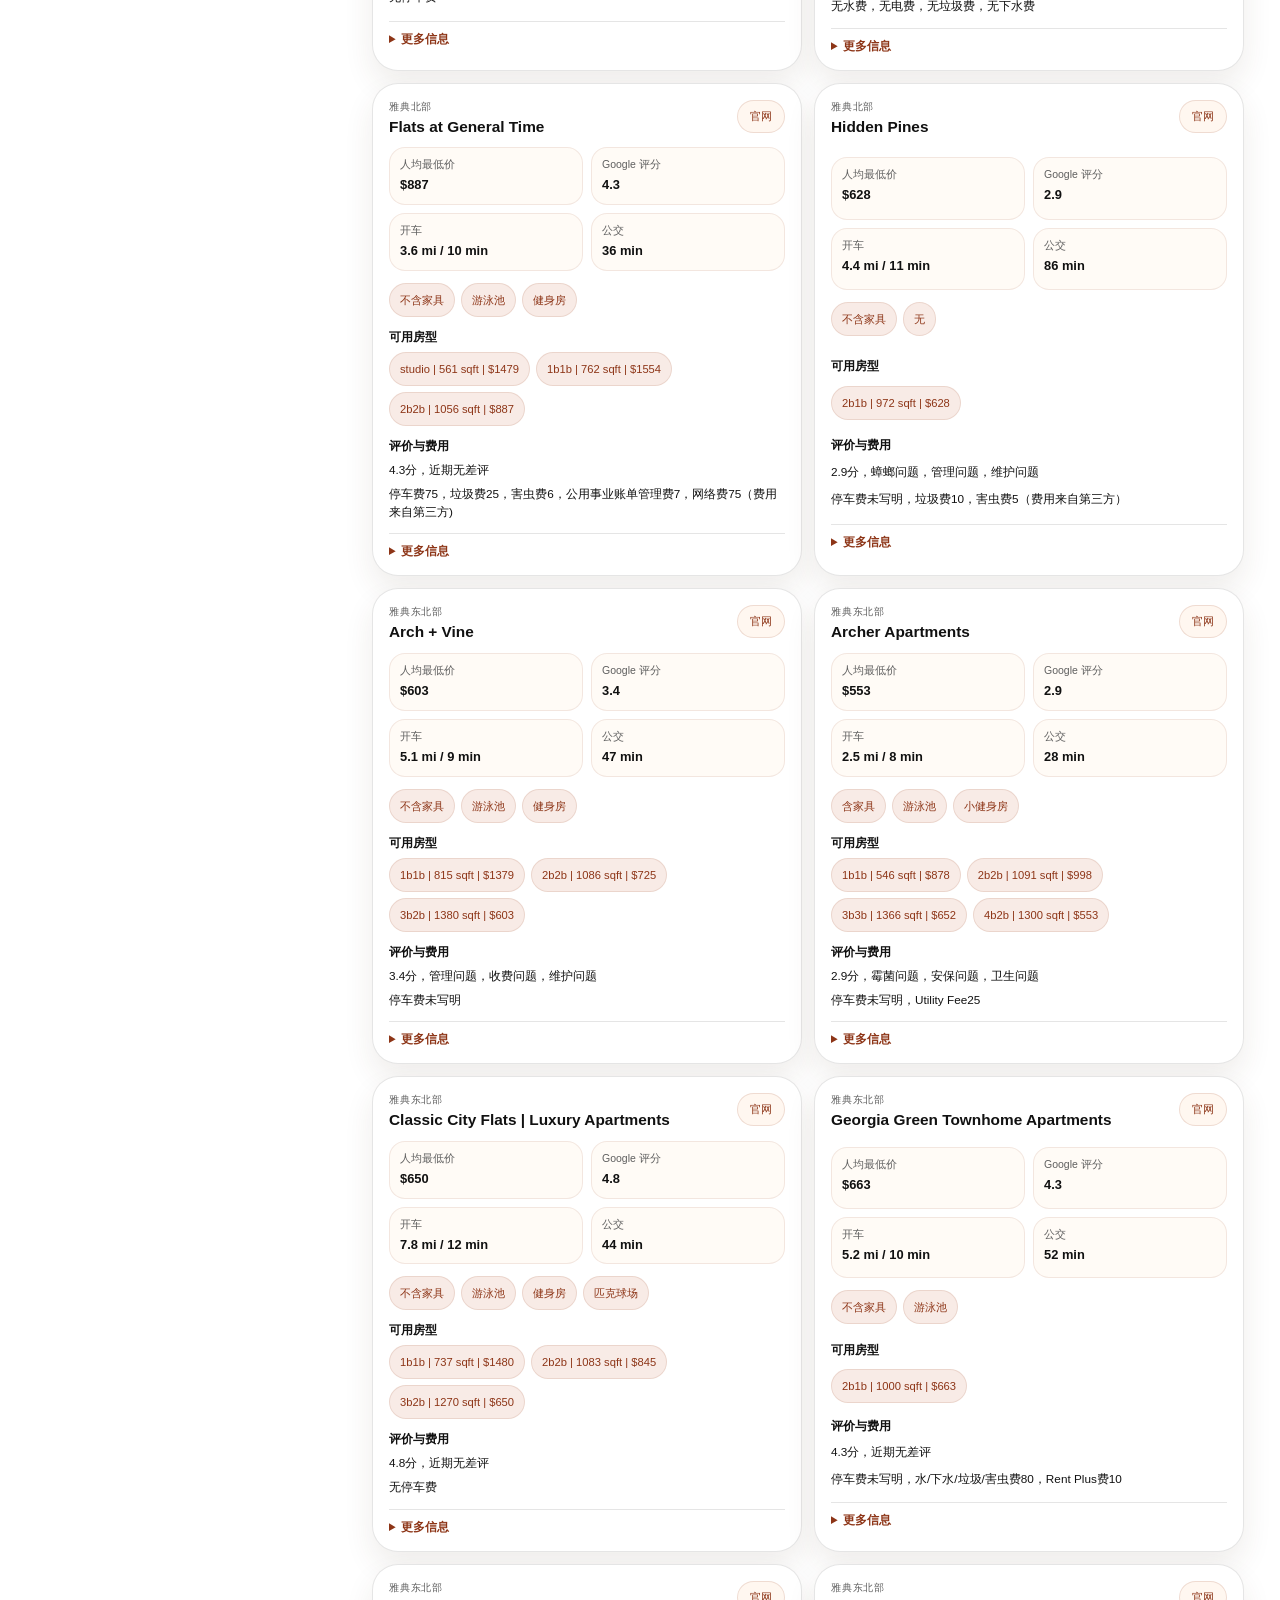
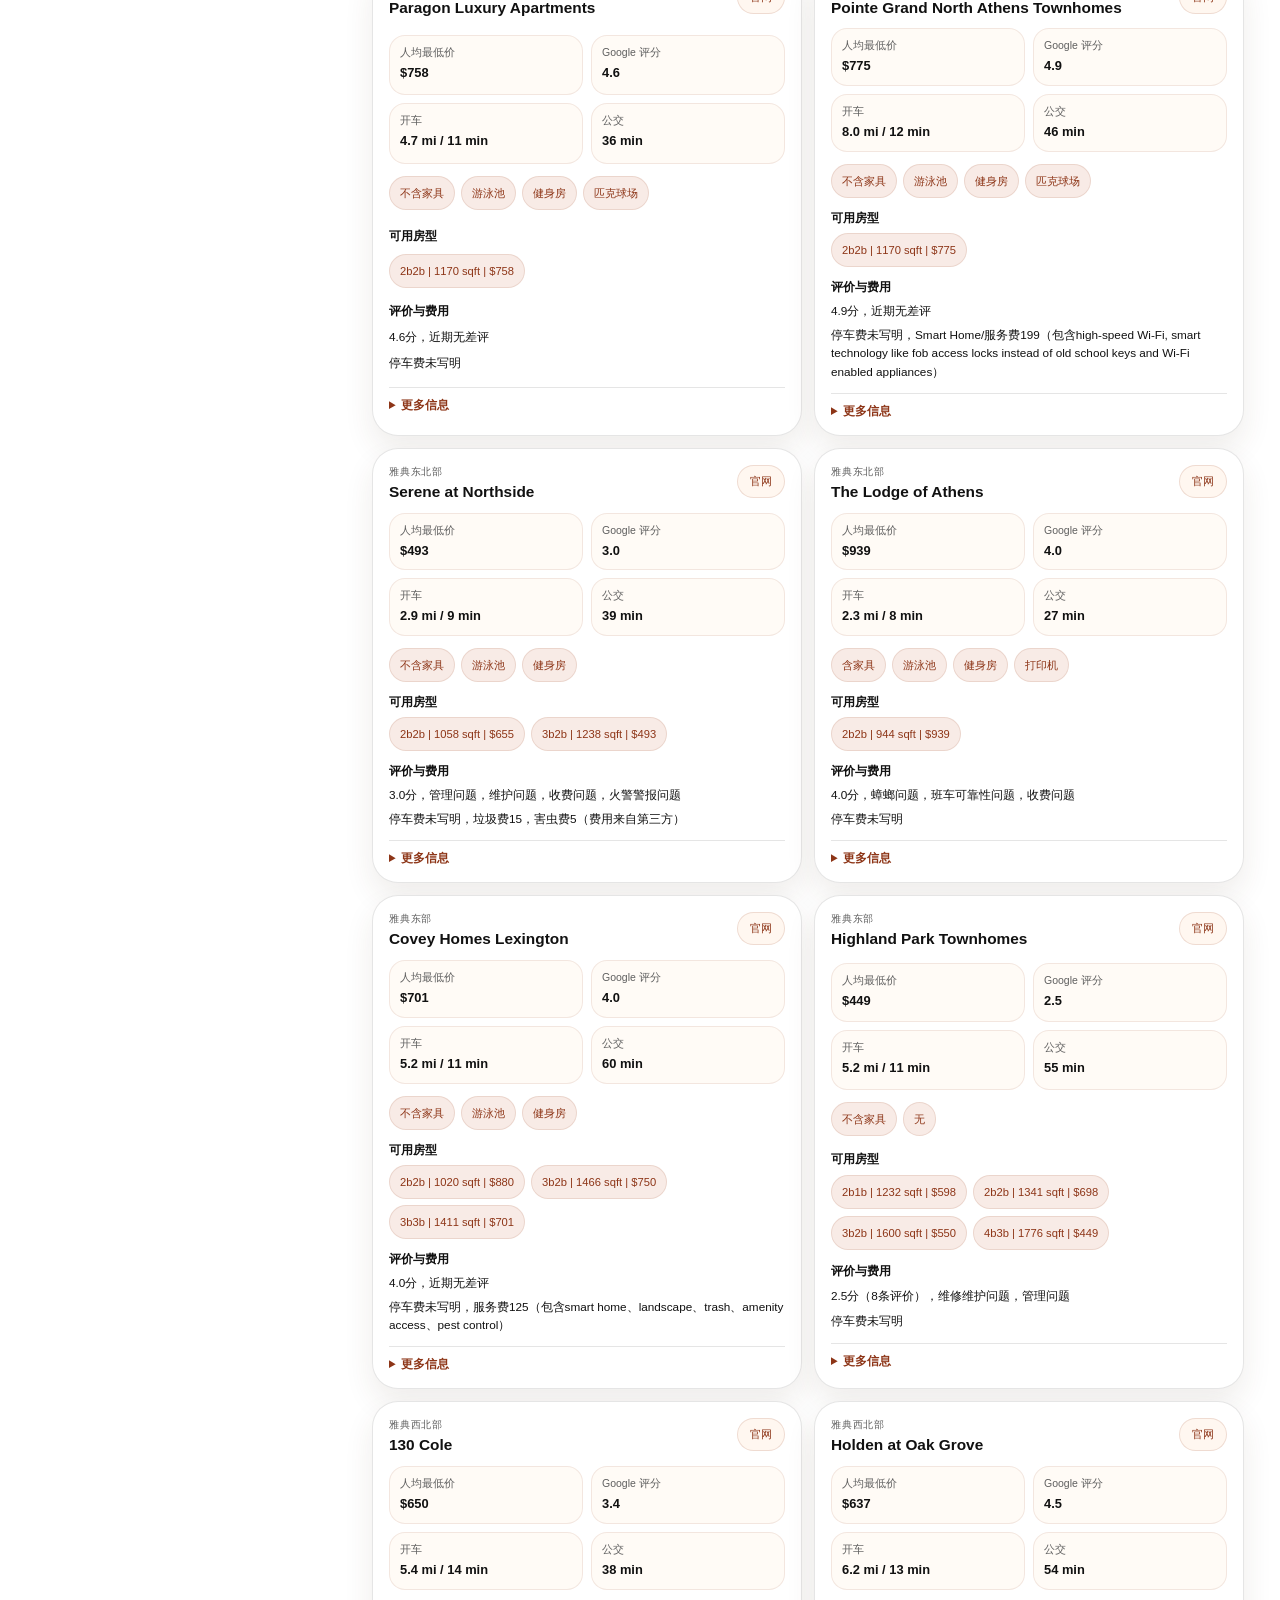
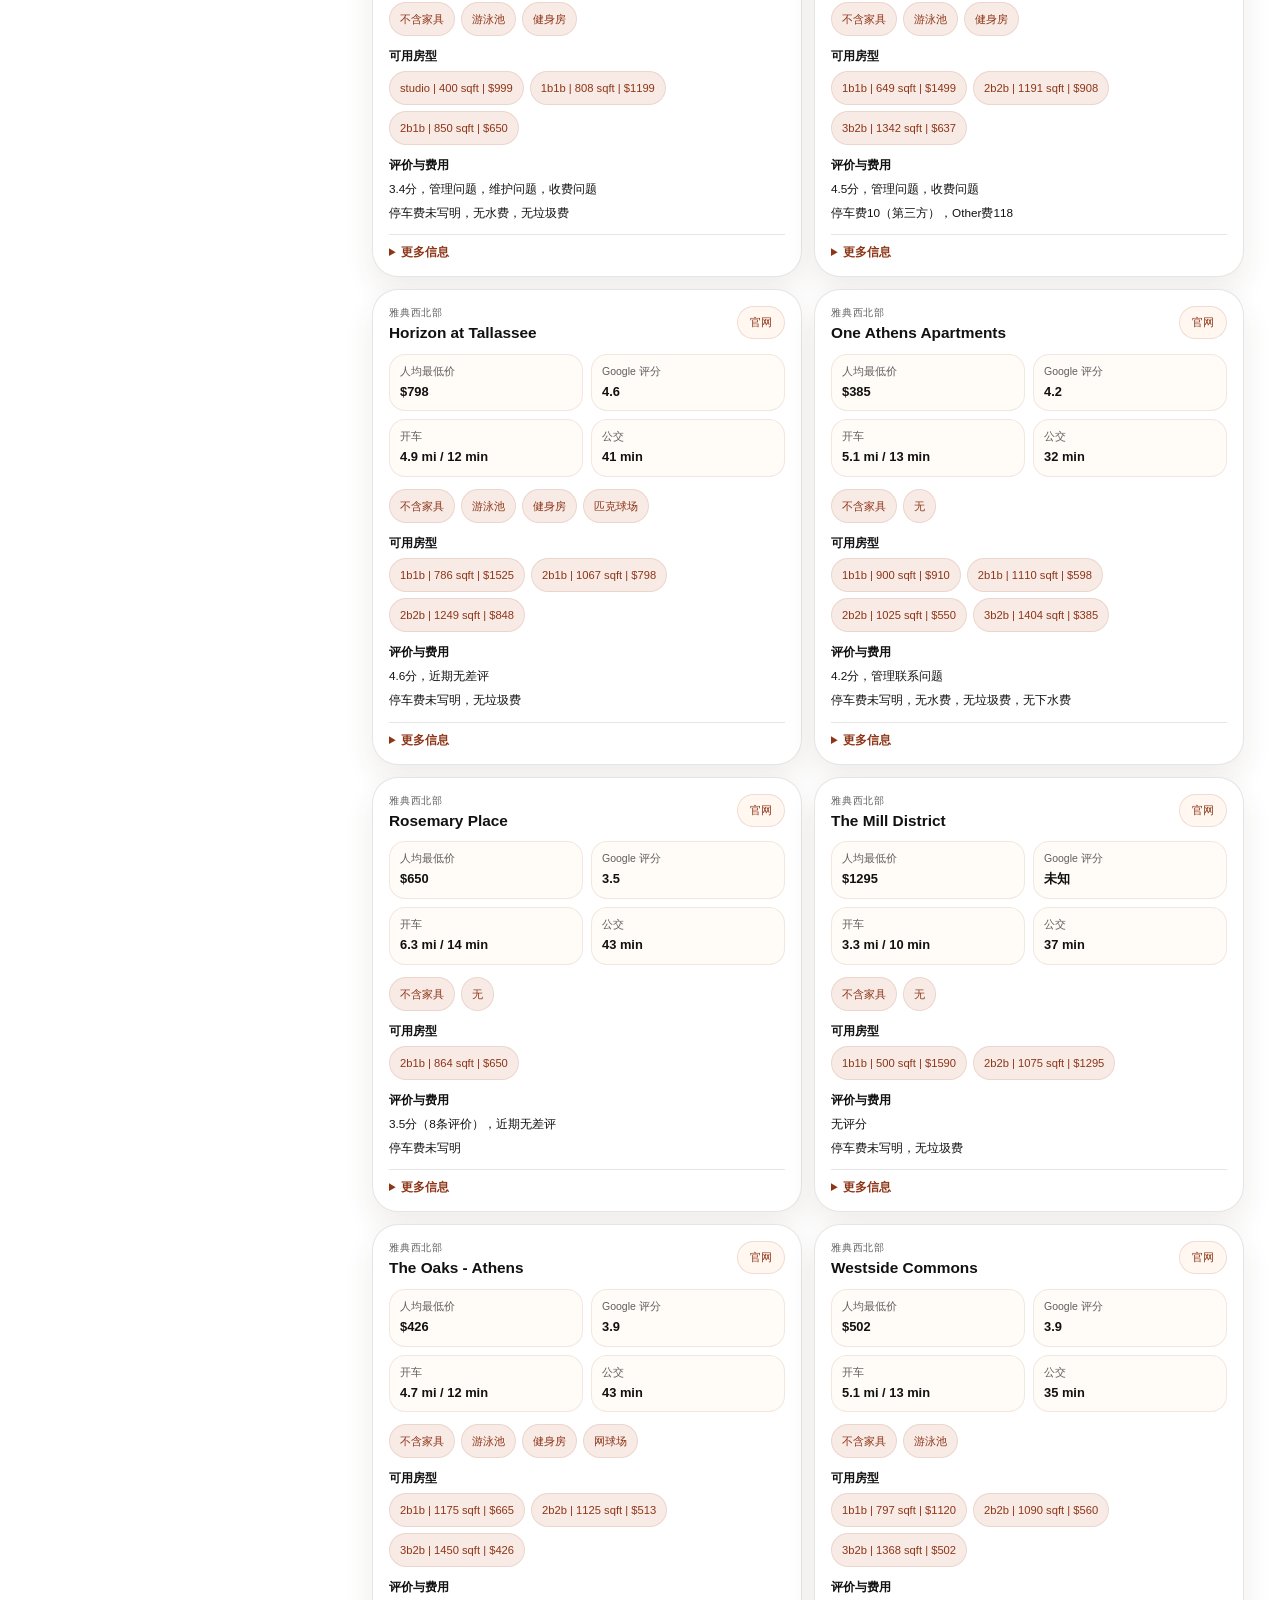
==== commit dacaf931: "Update Readme" ====
--- a/index.html
+++ b/index.html
@@ -13,7 +13,7 @@
       <section class="star-banner">
         <div class="star-banner__body">
           <p class="star-banner__eyebrow">Support This Project</p>
-          <h2 class="star-banner__title">如果这份免费开源的 UGA-Athens 租房整理如果帮你省下了选房时间，那就给项目点个 Star 吧！</h2>
+          <h2 class="star-banner__title">如果这份免费开源的 UGA-Athens 租房整理帮你省下了选房时间，那就给项目点个 Star 吧！</h2>
           <p class="star-banner__text">项目地址在 <a href="https://github.com/liaoyanqing666/UGA_Athens_Renting" target="_blank" rel="noreferrer">github.com/liaoyanqing666/UGA_Athens_Renting</a>。如果有任何疑问或者建议可以提 <a href="https://github.com/liaoyanqing666/UGA_Athens_Renting/issues" target="_blank" rel="noreferrer">Issue</a>，如果想更新租房数据，请看 <a href="./update.html">如何更新数据</a>。</p>
         </div>
         <a class="star-banner__action" href="https://github.com/liaoyanqing666/UGA_Athens_Renting" target="_blank" rel="noreferrer">去 GitHub 点 Star</a>
@@ -23,7 +23,7 @@
         <div class="hero__copy">
           <p class="eyebrow">UGA Athens Renting</p>
           <h1 class="hero__title">2026 Fall UGA-Athens 公寓整理</h1>
-          <p class="hero__text">这是项目作者在租房过程中进行的极其详细的调研，现免费开源出来给所有同学一起参考使用。以后会每年更新，有需要的同学可以收藏。数据是由项目作者手动收集的，因此可能会出错也可能会过时，欢迎大家前往 <a href="https://github.com/liaoyanqing666/UGA_Athens_Renting" target="_blank" rel="noreferrer">Github</a> 一起来给项目做贡献！</p>
+          <p class="hero__text">这是项目作者在租房过程中进行的极其详细的调研，现免费开源出来给所有同学一起参考使用。以后会每年更新，有需要的同学可以收藏。数据是由项目作者手动收集的，因此可能会出错也可能会过时，欢迎大家前往 <a href="https://github.com/liaoyanqing666/UGA_Athens_Renting" target="_blank" rel="noreferrer">GitHub</a> 一起来给项目做贡献！</p>
           <div class="hero__actions">
             <a class="hero-action hero-action--primary" href="./table.html">在数据表格中查看</a>
             <a class="hero-action" href="https://www.google.com/maps/d/edit?mid=1ooMiqrCHx2RVI0O97TrKhHmKrmN72_Y&usp=sharing" target="_blank" rel="noreferrer">在地图中查看</a>
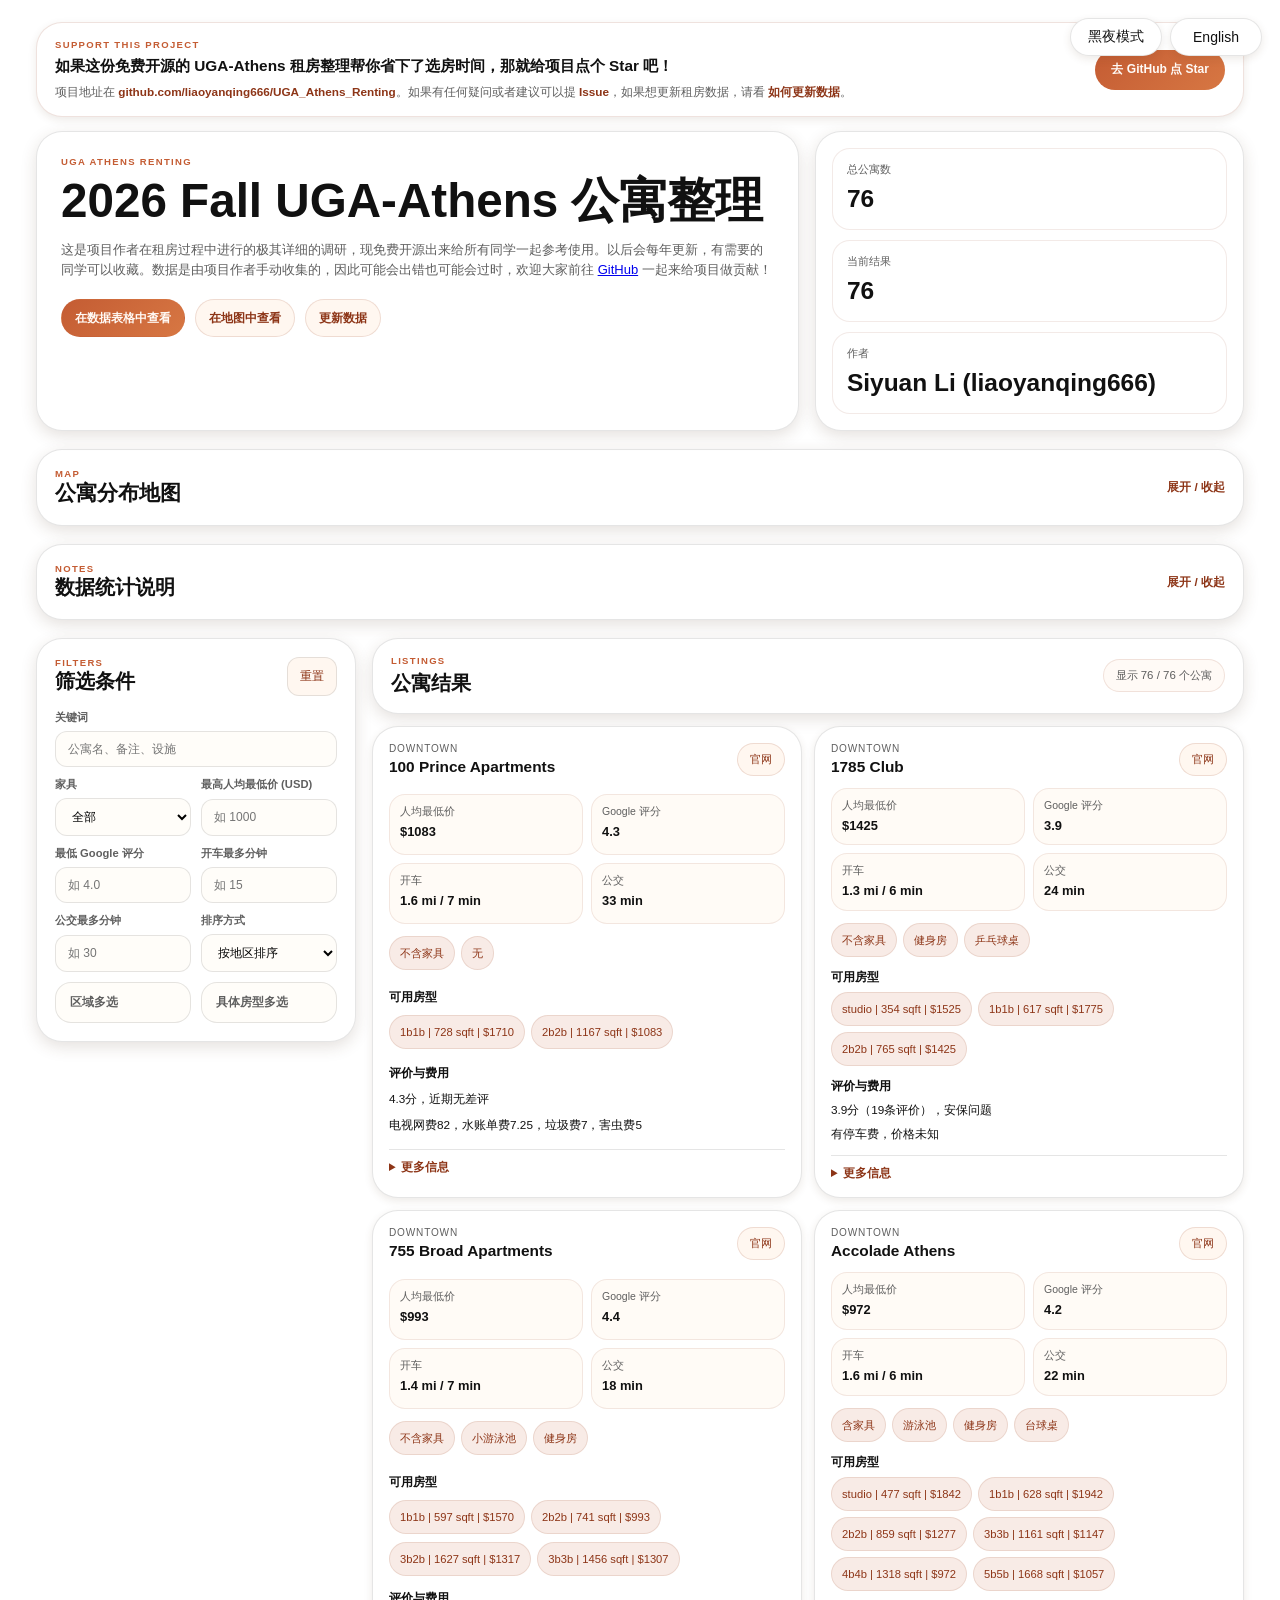
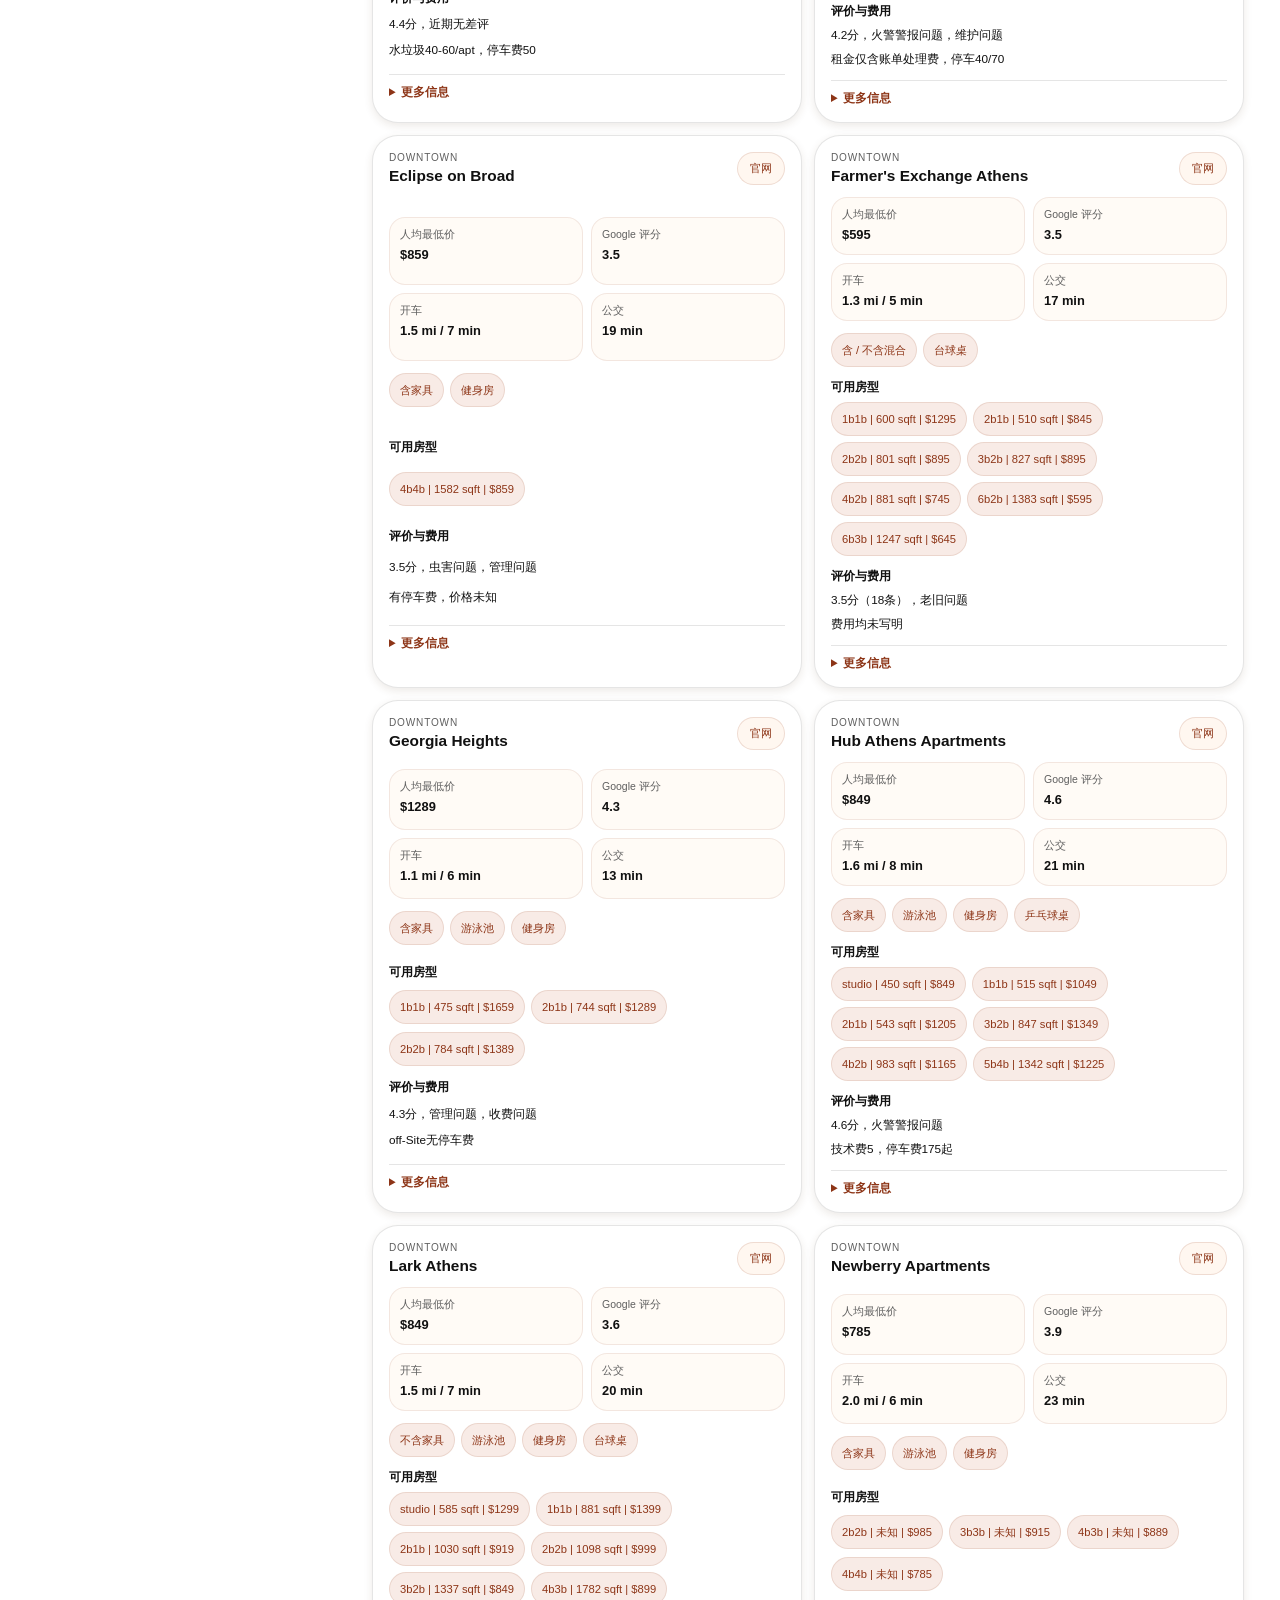
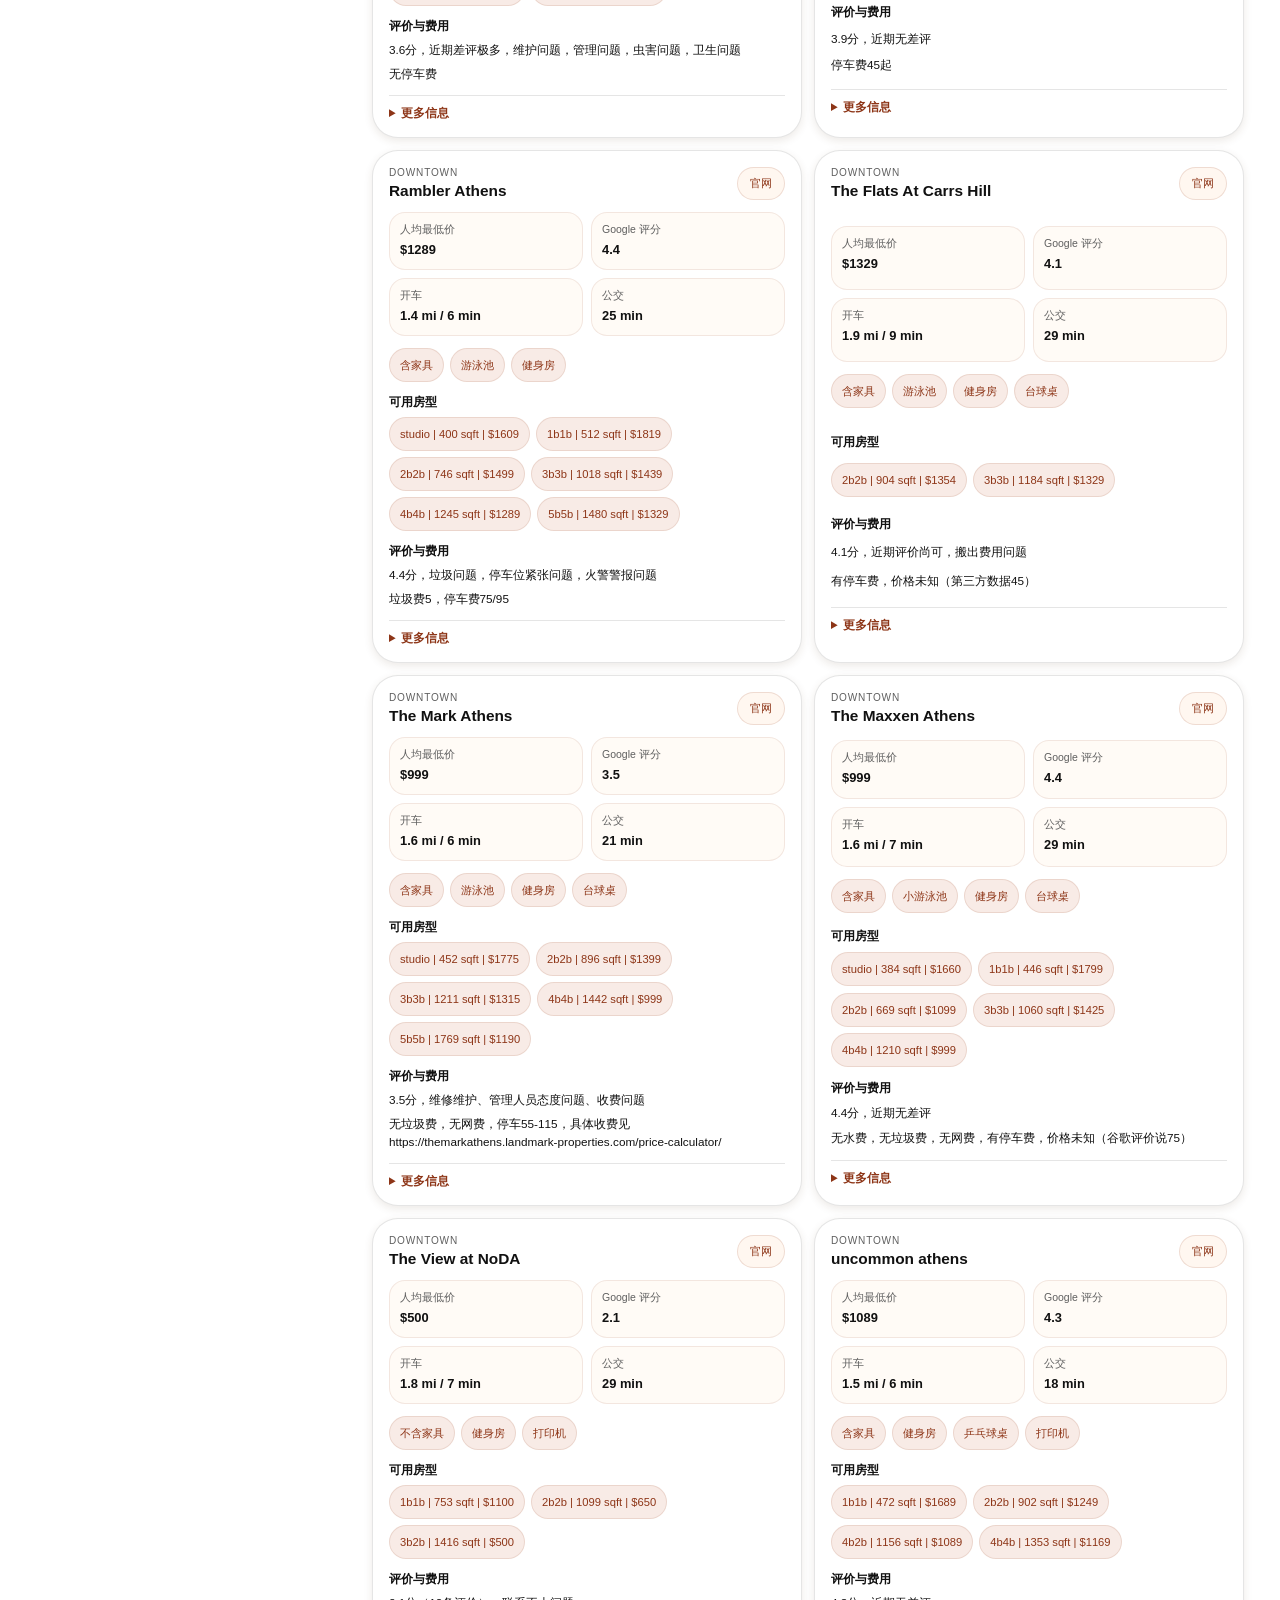
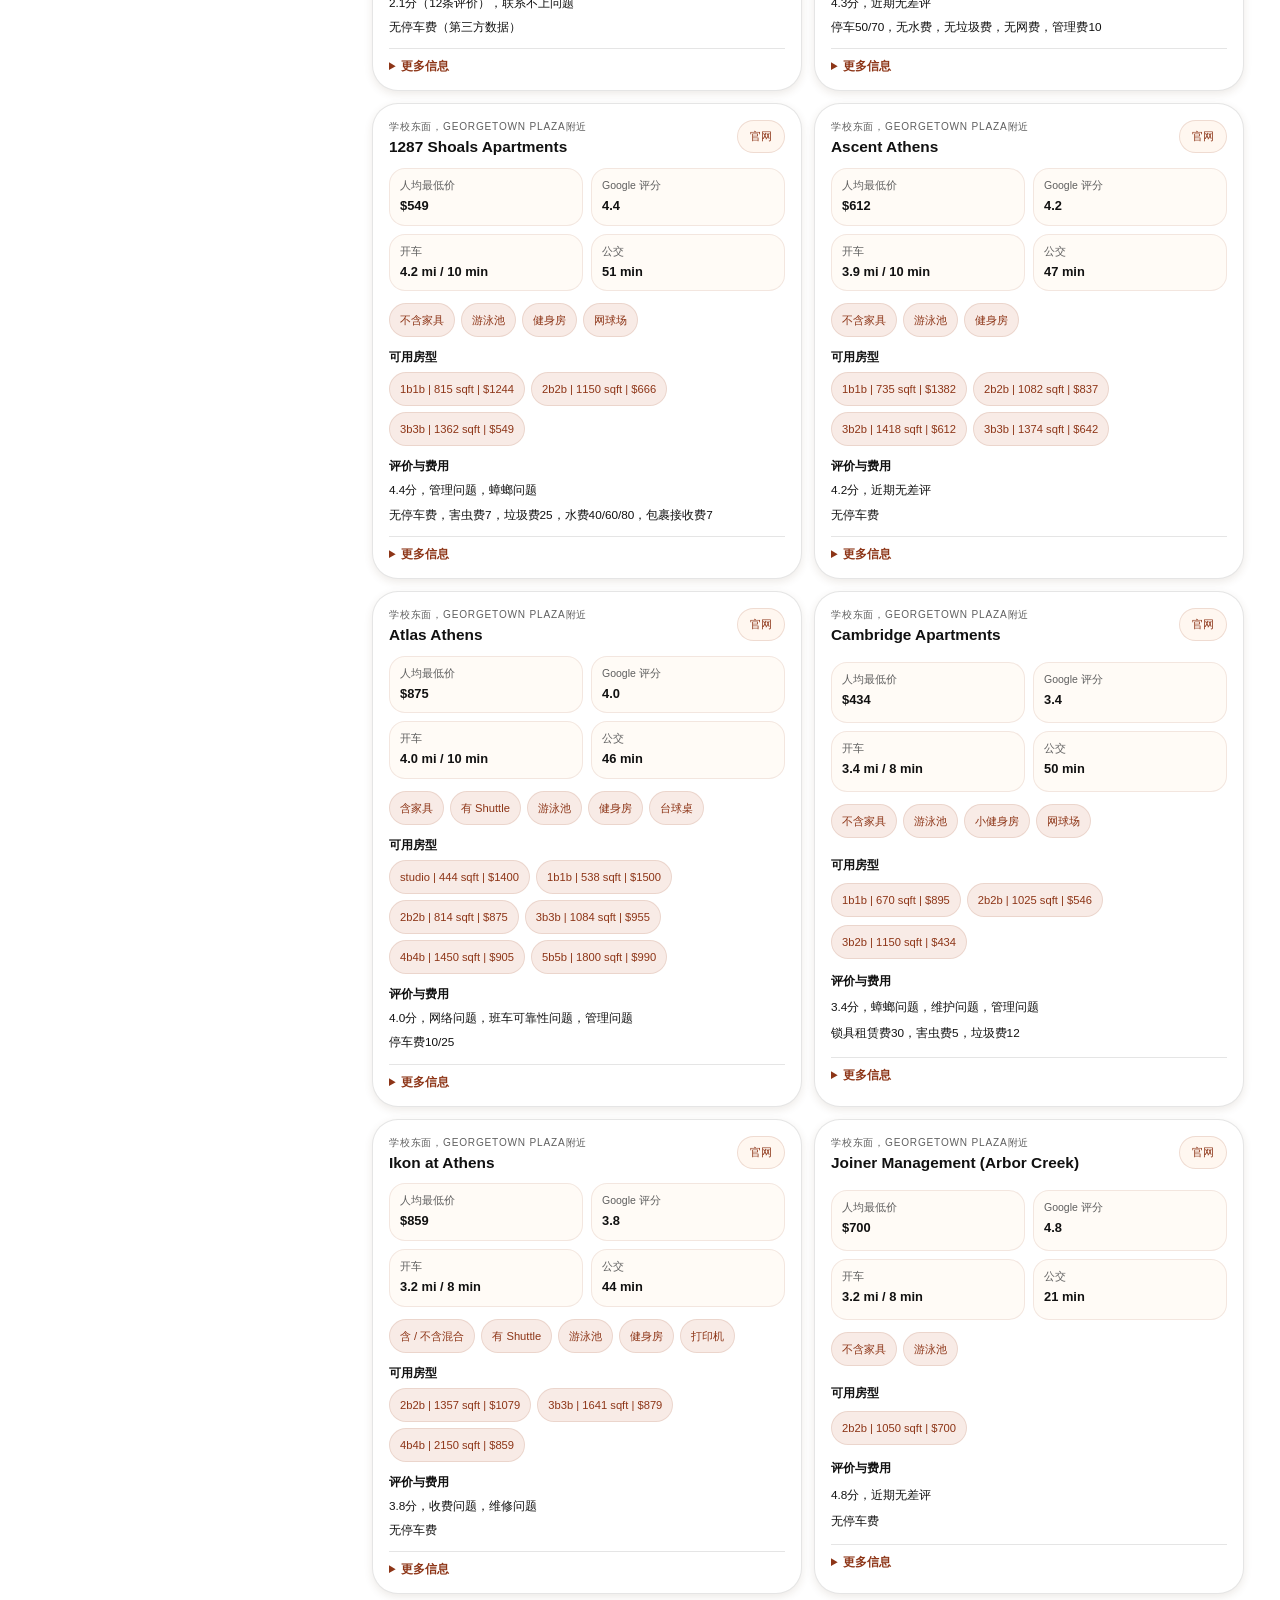
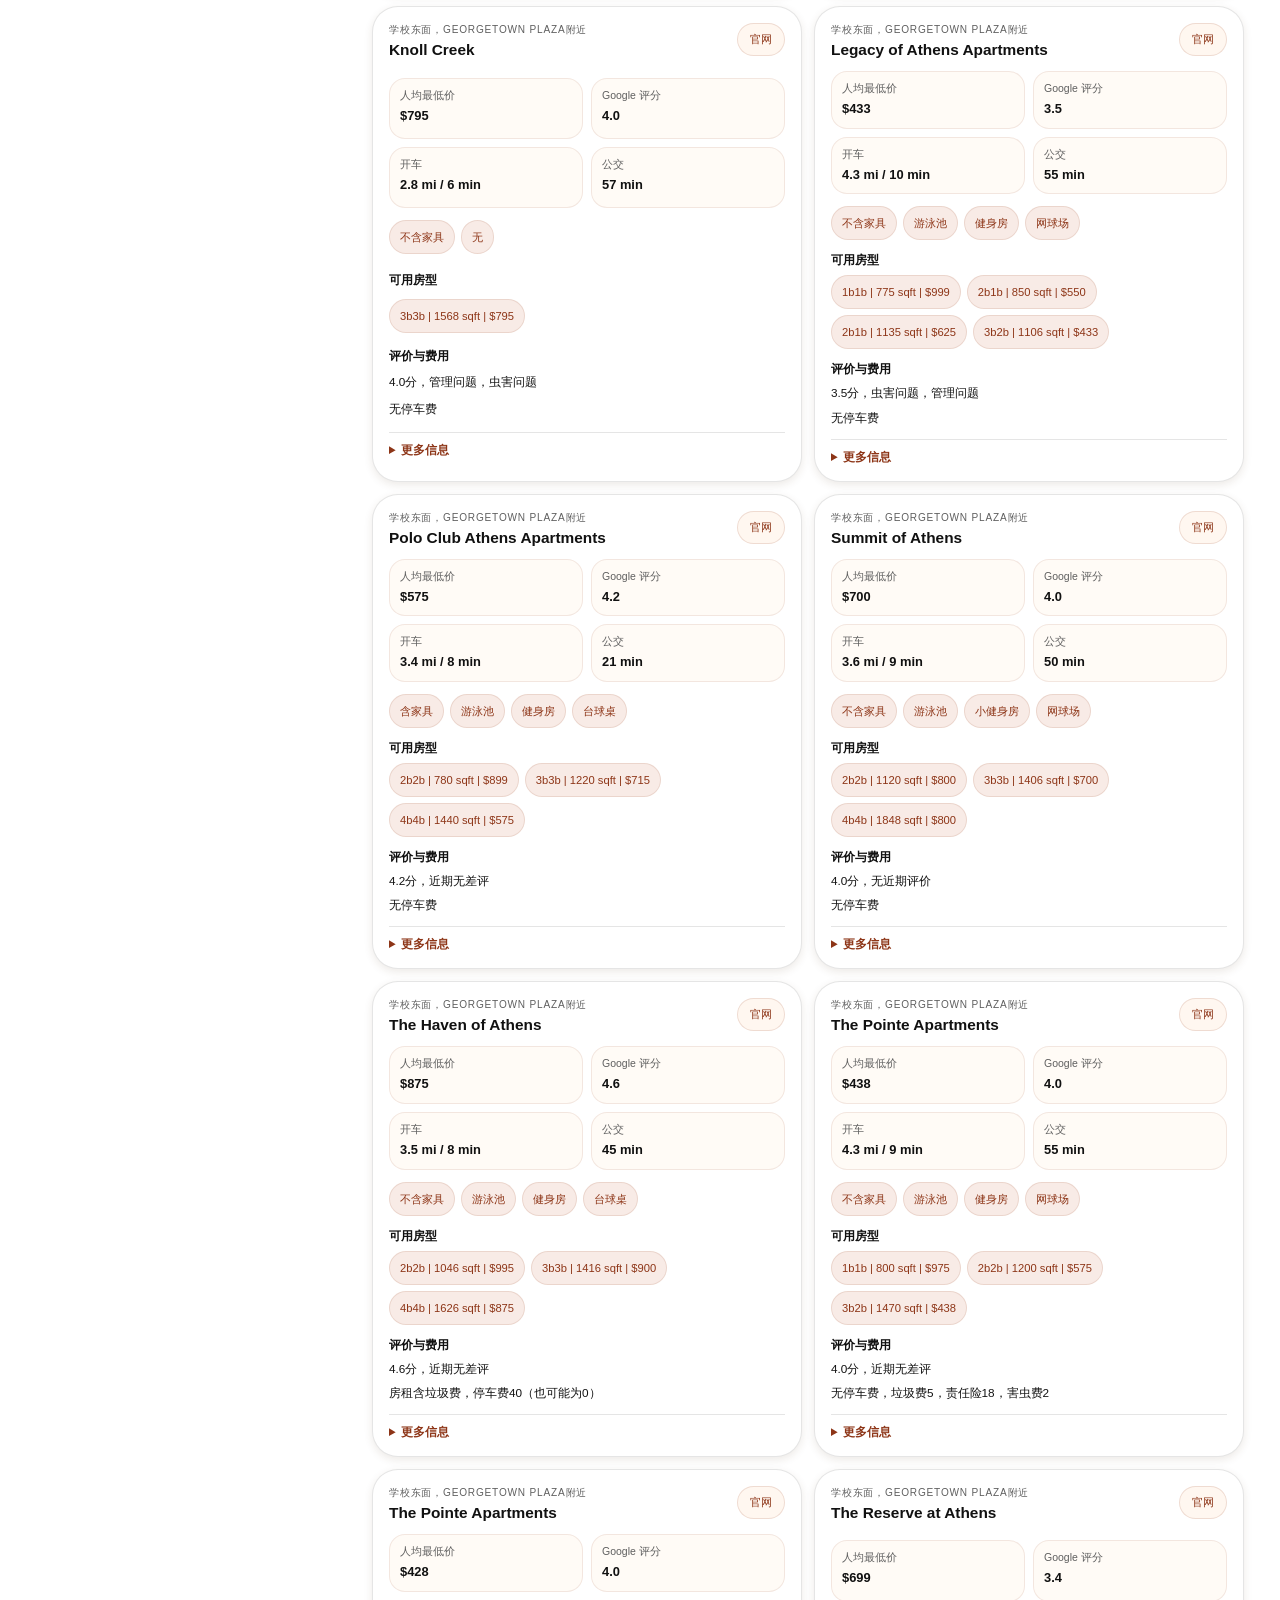
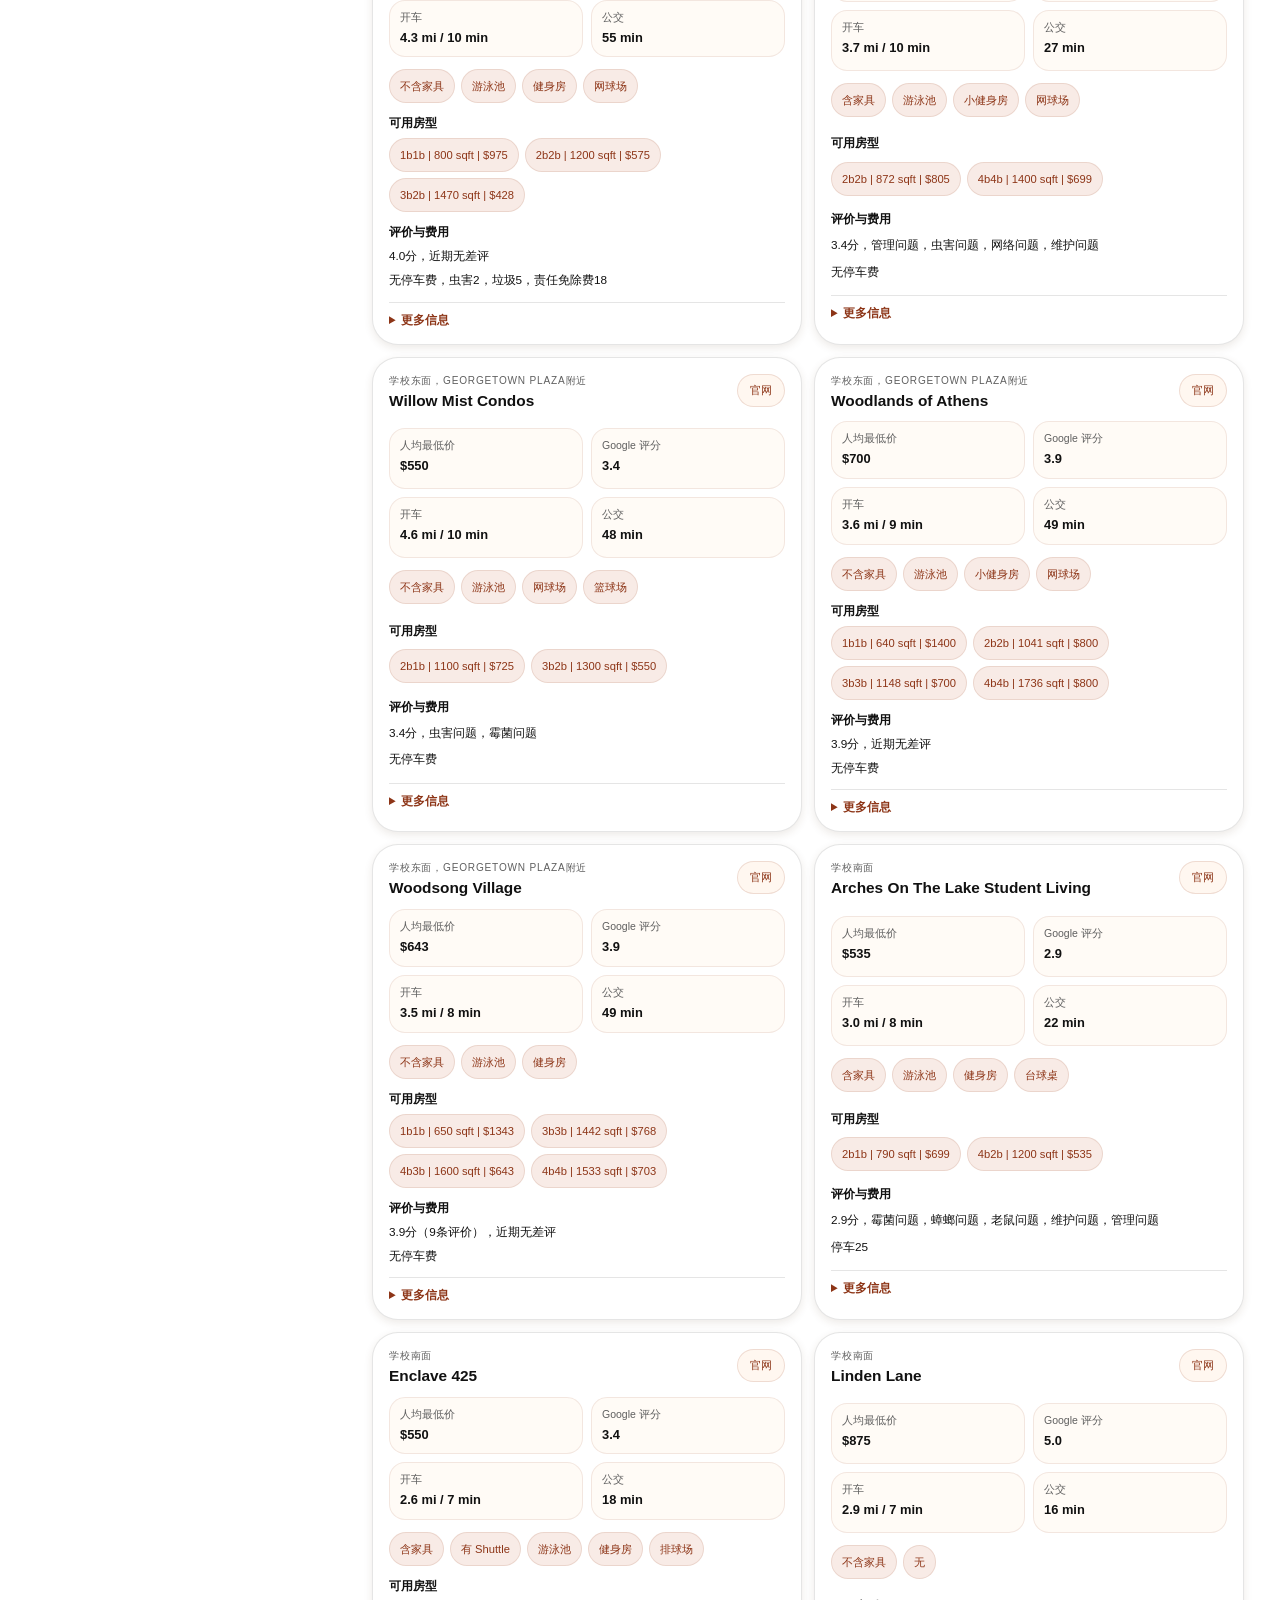
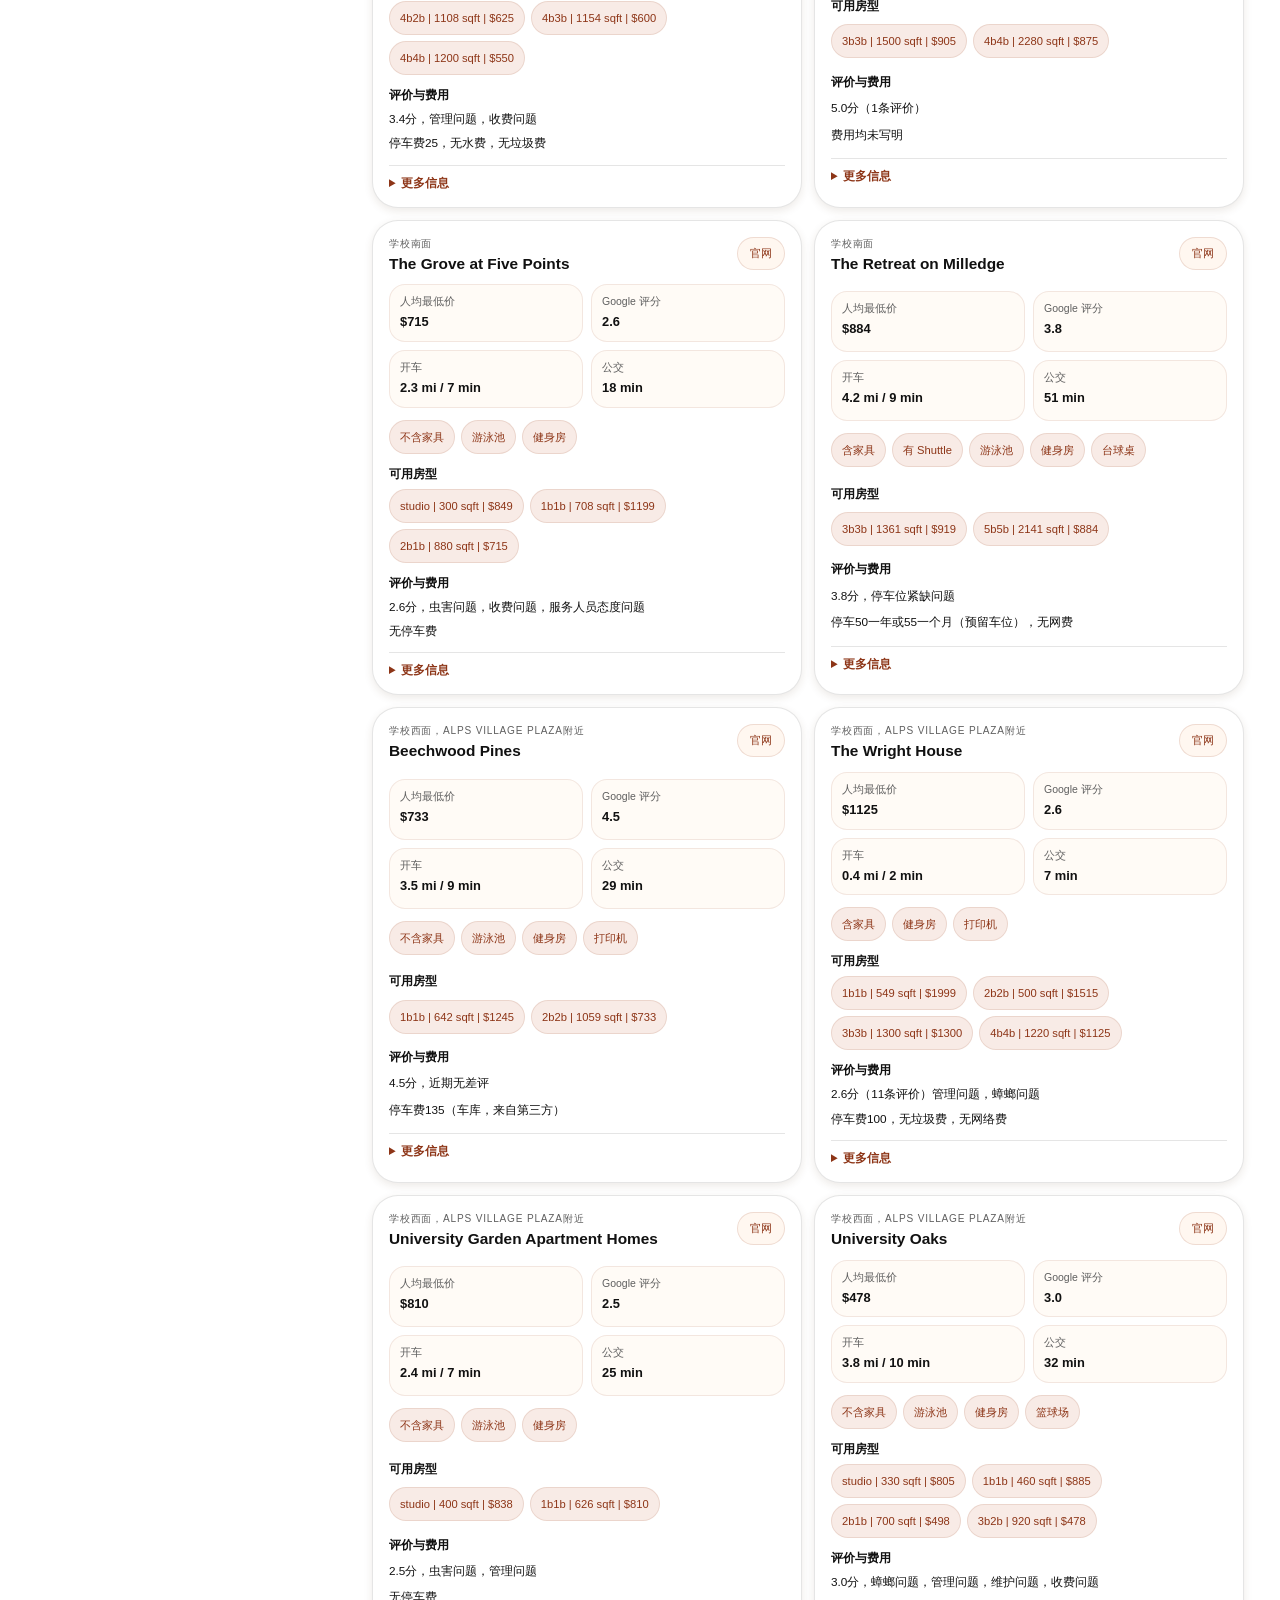
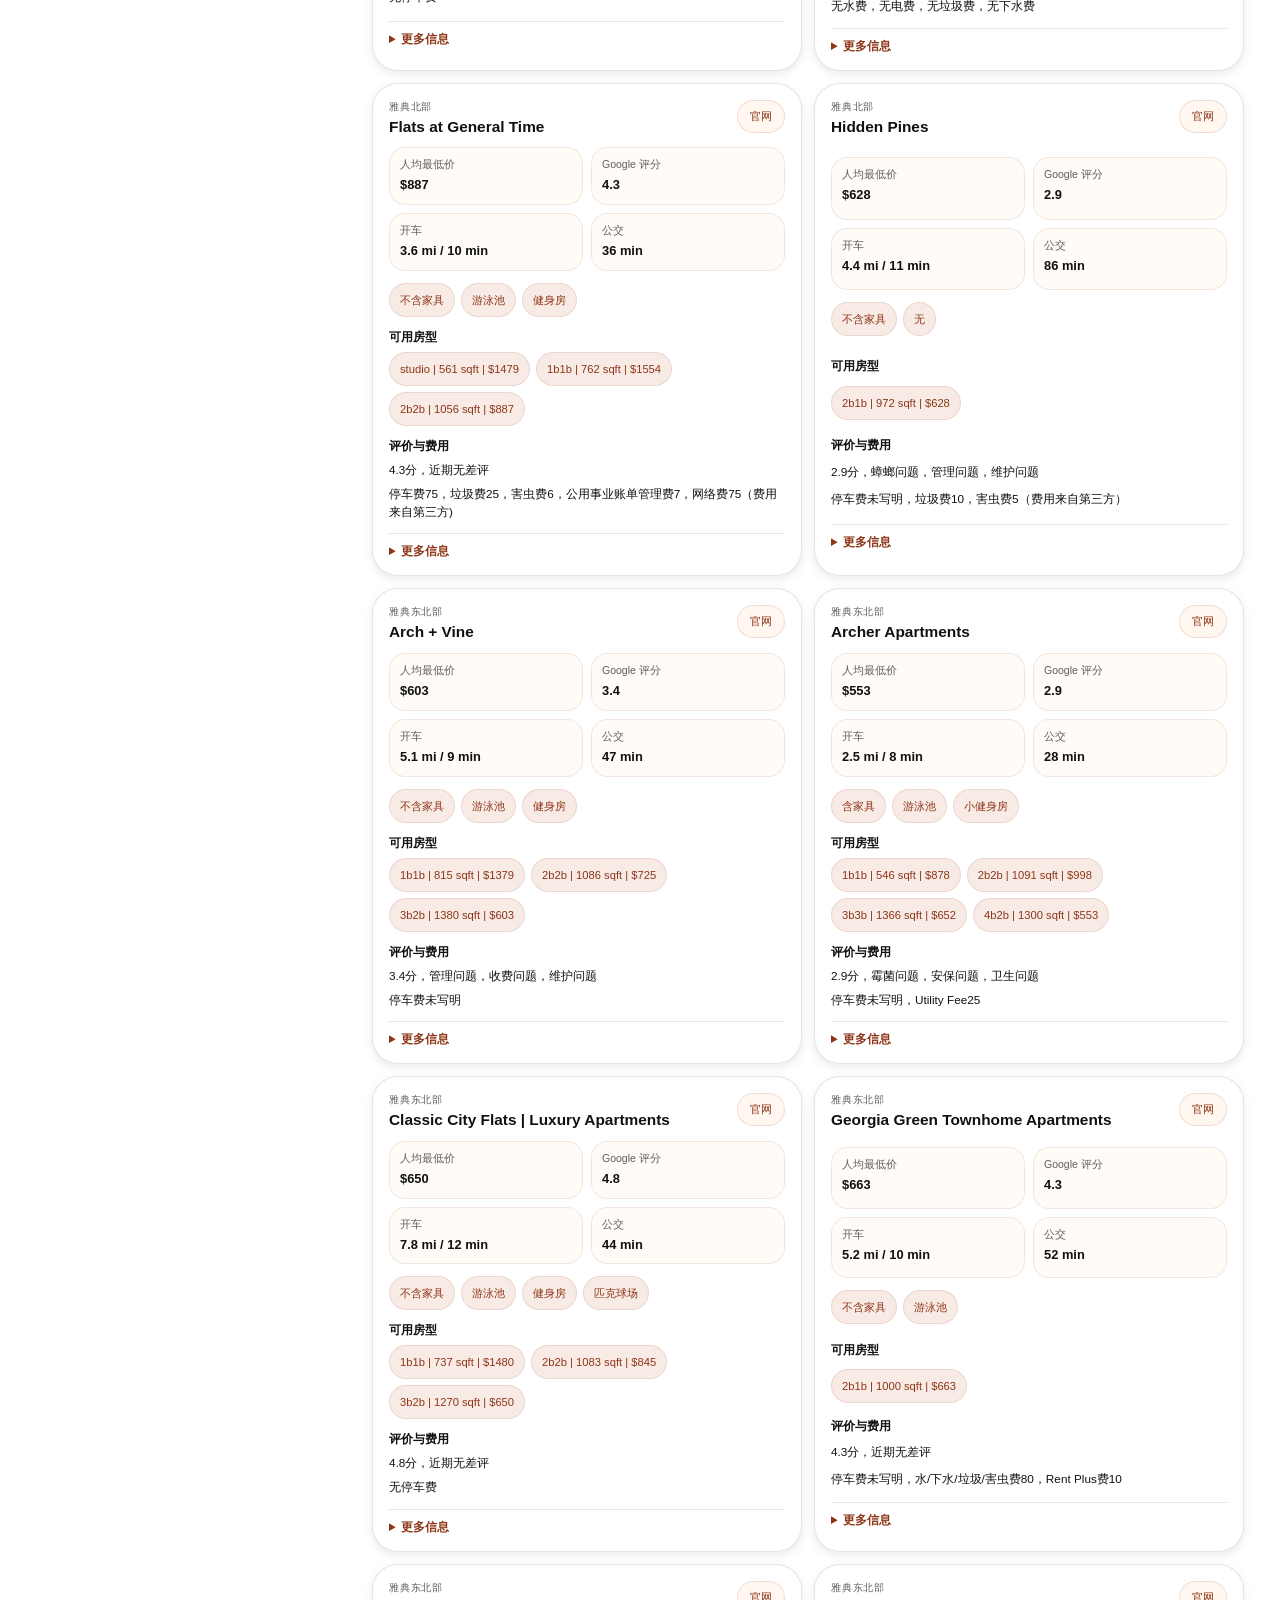
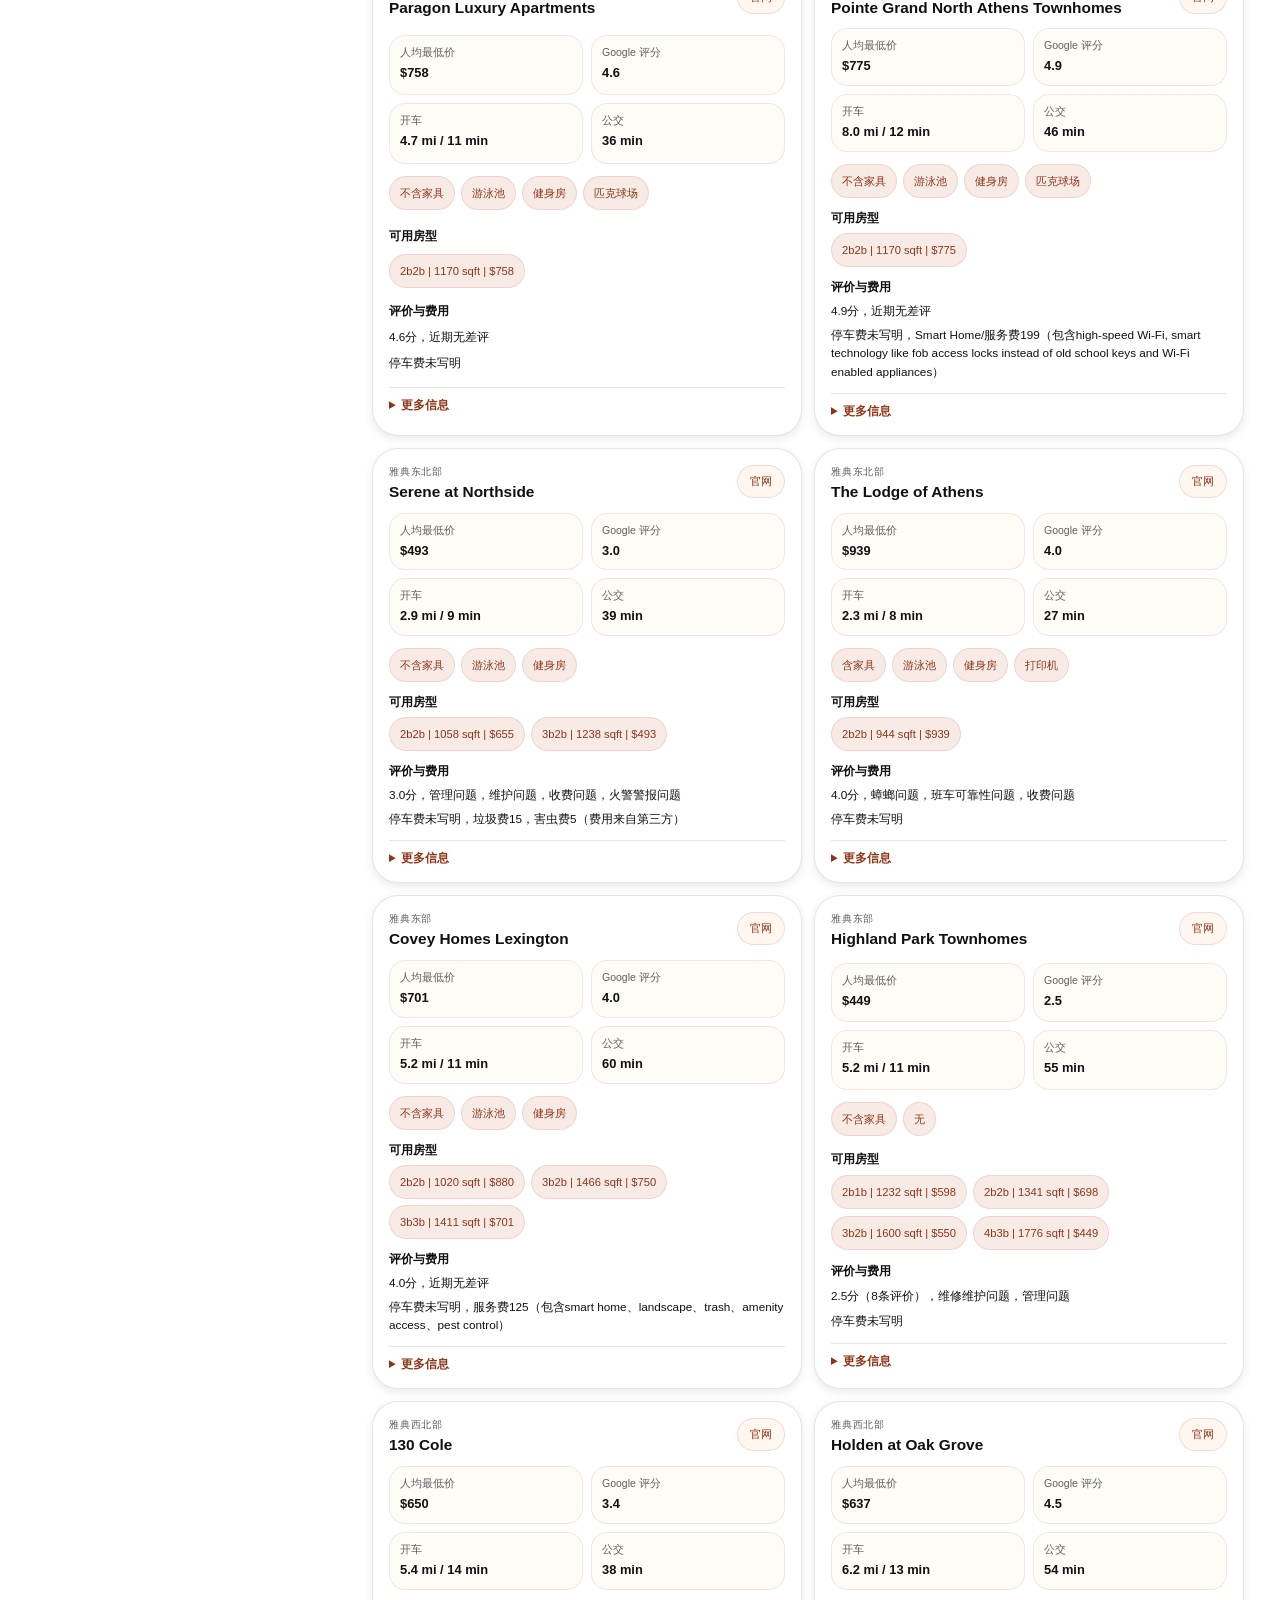
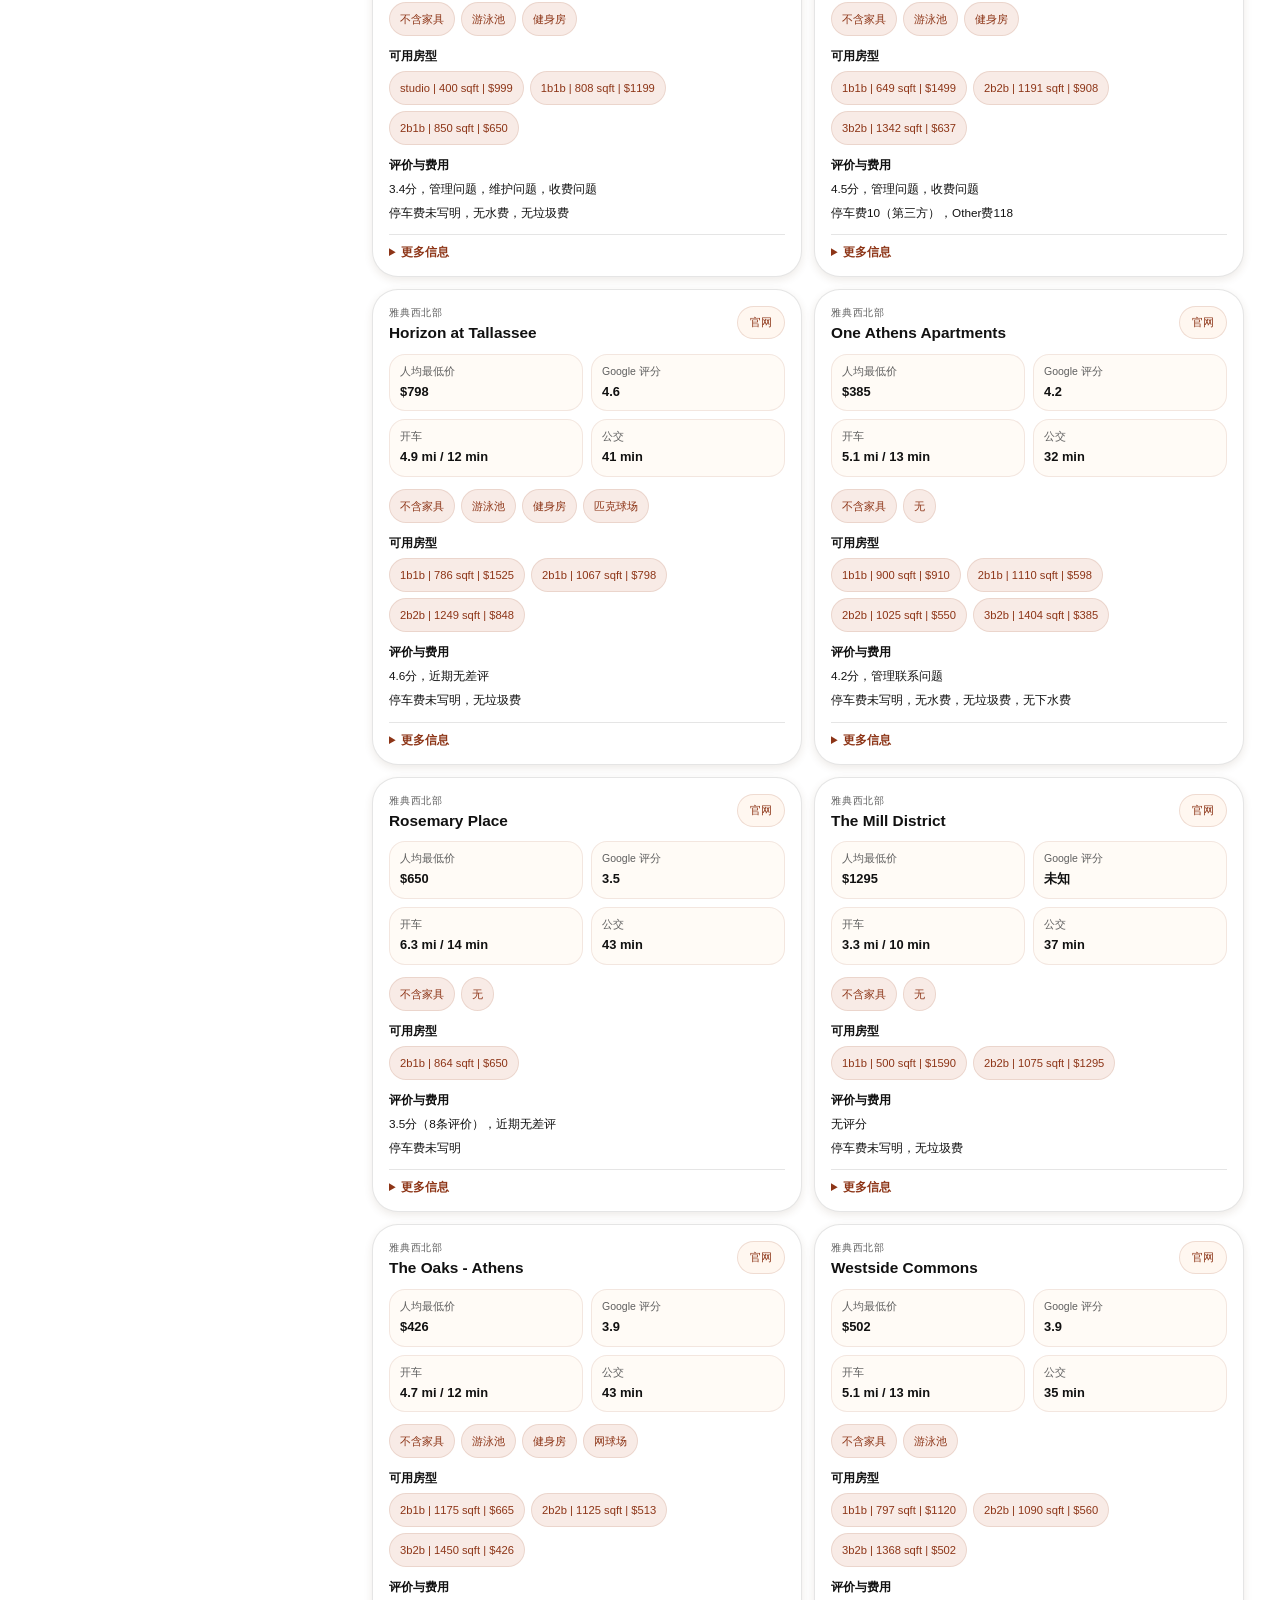
==== commit db6162e1: "Add an English version" ====
--- a/index.html
+++ b/index.html
@@ -8,7 +8,10 @@
   </head>
   <body>
     <div class="page-shell">
-      <button class="theme-toggle" type="button" data-theme-toggle>黑夜模式</button>
+      <div class="page-controls">
+        <button class="theme-toggle" type="button" data-theme-toggle data-theme-label-light="黑夜模式" data-theme-label-dark="白天模式">黑夜模式</button>
+        <a class="language-toggle" href="./index-en.html">English</a>
+      </div>
 
       <section class="star-banner">
         <div class="star-banner__body">
--- a/styles.css
+++ b/styles.css
@@ -14,8 +14,8 @@
   --radius-xl: 26px;
   --radius-lg: 18px;
   --radius-md: 14px;
-  --shadow-lg: 0 24px 54px rgba(83, 56, 33, 0.13);
-  --shadow-md: 0 14px 30px rgba(83, 56, 33, 0.09);
+  --shadow-lg: 0 5px 16px rgba(83, 56, 33, 0.15);
+  --shadow-md: 0 3px 9px rgba(83, 56, 33, 0.105);
   --base-font: 14px;
 }
 
@@ -149,13 +149,13 @@
   border: 1px solid var(--line);
   border-radius: var(--radius-xl);
   box-shadow: var(--shadow-lg);
-  backdrop-filter: blur(16px);
 }
 
 .hero__copy {
   position: relative;
   overflow: hidden;
   padding: 24px;
+  backdrop-filter: blur(16px);
   background:
     radial-gradient(circle at top right, rgba(255, 214, 174, 0.55), transparent 34%),
     linear-gradient(135deg, rgba(255, 249, 242, 0.9), rgba(250, 238, 222, 0.76));
@@ -255,6 +255,7 @@
   padding: 16px;
   display: grid;
   gap: 10px;
+  backdrop-filter: blur(14px);
   background: linear-gradient(180deg, rgba(255, 251, 247, 0.86), rgba(247, 238, 229, 0.8));
 }
 
@@ -306,17 +307,16 @@
 
 .panel {
   padding: 18px;
-  background: var(--panel);
+  background: rgba(255, 250, 244, 0.97);
 }
 
 .panel--filters {
   background:
-    linear-gradient(180deg, rgba(255, 250, 245, 0.92), rgba(251, 242, 232, 0.82)),
-    var(--panel);
+    linear-gradient(180deg, rgba(255, 251, 246, 0.98), rgba(250, 241, 231, 0.96));
 }
 
 .panel--muted {
-  background: rgba(252, 247, 240, 0.86);
+  background: rgba(252, 247, 240, 0.97);
 }
 
 .panel--notes {
@@ -331,8 +331,7 @@
 .panel--map {
   margin-bottom: 18px;
   background:
-    linear-gradient(180deg, rgba(255, 250, 245, 0.9), rgba(246, 238, 230, 0.86)),
-    var(--panel);
+    linear-gradient(180deg, rgba(255, 251, 246, 0.97), rgba(246, 238, 230, 0.95));
 }
 
 .map-frame {
@@ -408,6 +407,10 @@
 
 .notes-panel__content {
   padding: 0 18px 18px;
+}
+
+.notes-panel--en {
+  max-height: min(58vh, 460px);
 }
 
 .panel__header,
@@ -563,7 +566,7 @@
 
 .results-head {
   padding: 16px 18px;
-  background: linear-gradient(180deg, rgba(255, 251, 245, 0.86), rgba(255, 244, 233, 0.78));
+  background: linear-gradient(180deg, rgba(255, 251, 245, 0.98), rgba(255, 244, 233, 0.96));
 }
 
 .results-head h2 {
@@ -592,8 +595,7 @@
   display: grid;
   gap: 12px;
   background:
-    linear-gradient(180deg, rgba(255, 254, 251, 0.9), rgba(255, 247, 239, 0.82)),
-    var(--panel);
+    linear-gradient(180deg, rgba(255, 254, 251, 0.98), rgba(255, 247, 239, 0.96));
   box-shadow: var(--shadow-md);
 }
 
@@ -1100,21 +1102,29 @@
 html[data-theme="dark"] .field input,
 html[data-theme="dark"] .field select,
 html[data-theme="dark"] .font-controls,
-html[data-theme="dark"] .font-control.is-active {
+html[data-theme="dark"] .font-control.is-active,
+html[data-theme="dark"] .theme-toggle,
+html[data-theme="dark"] .language-toggle {
   background: #111111 !important;
   color: var(--text);
 }
 
-.theme-toggle {
+.page-controls {
   position: fixed;
   top: 18px;
   right: 18px;
   z-index: 20;
+  display: flex;
+  gap: 8px;
+}
+
+.theme-toggle,
+.language-toggle {
   display: inline-flex;
   align-items: center;
   justify-content: center;
-  width: 112px;
-  min-width: 112px;
+  width: 92px;
+  min-width: 92px;
   min-height: 38px;
   padding: 0 14px;
   border: 1px solid var(--line);
@@ -1127,8 +1137,12 @@
   text-align: center;
 }
 
+.language-toggle {
+  text-decoration: none;
+}
+
 @media (max-width: 640px) {
-  .theme-toggle {
+  .page-controls {
     top: 14px;
     right: 14px;
   }
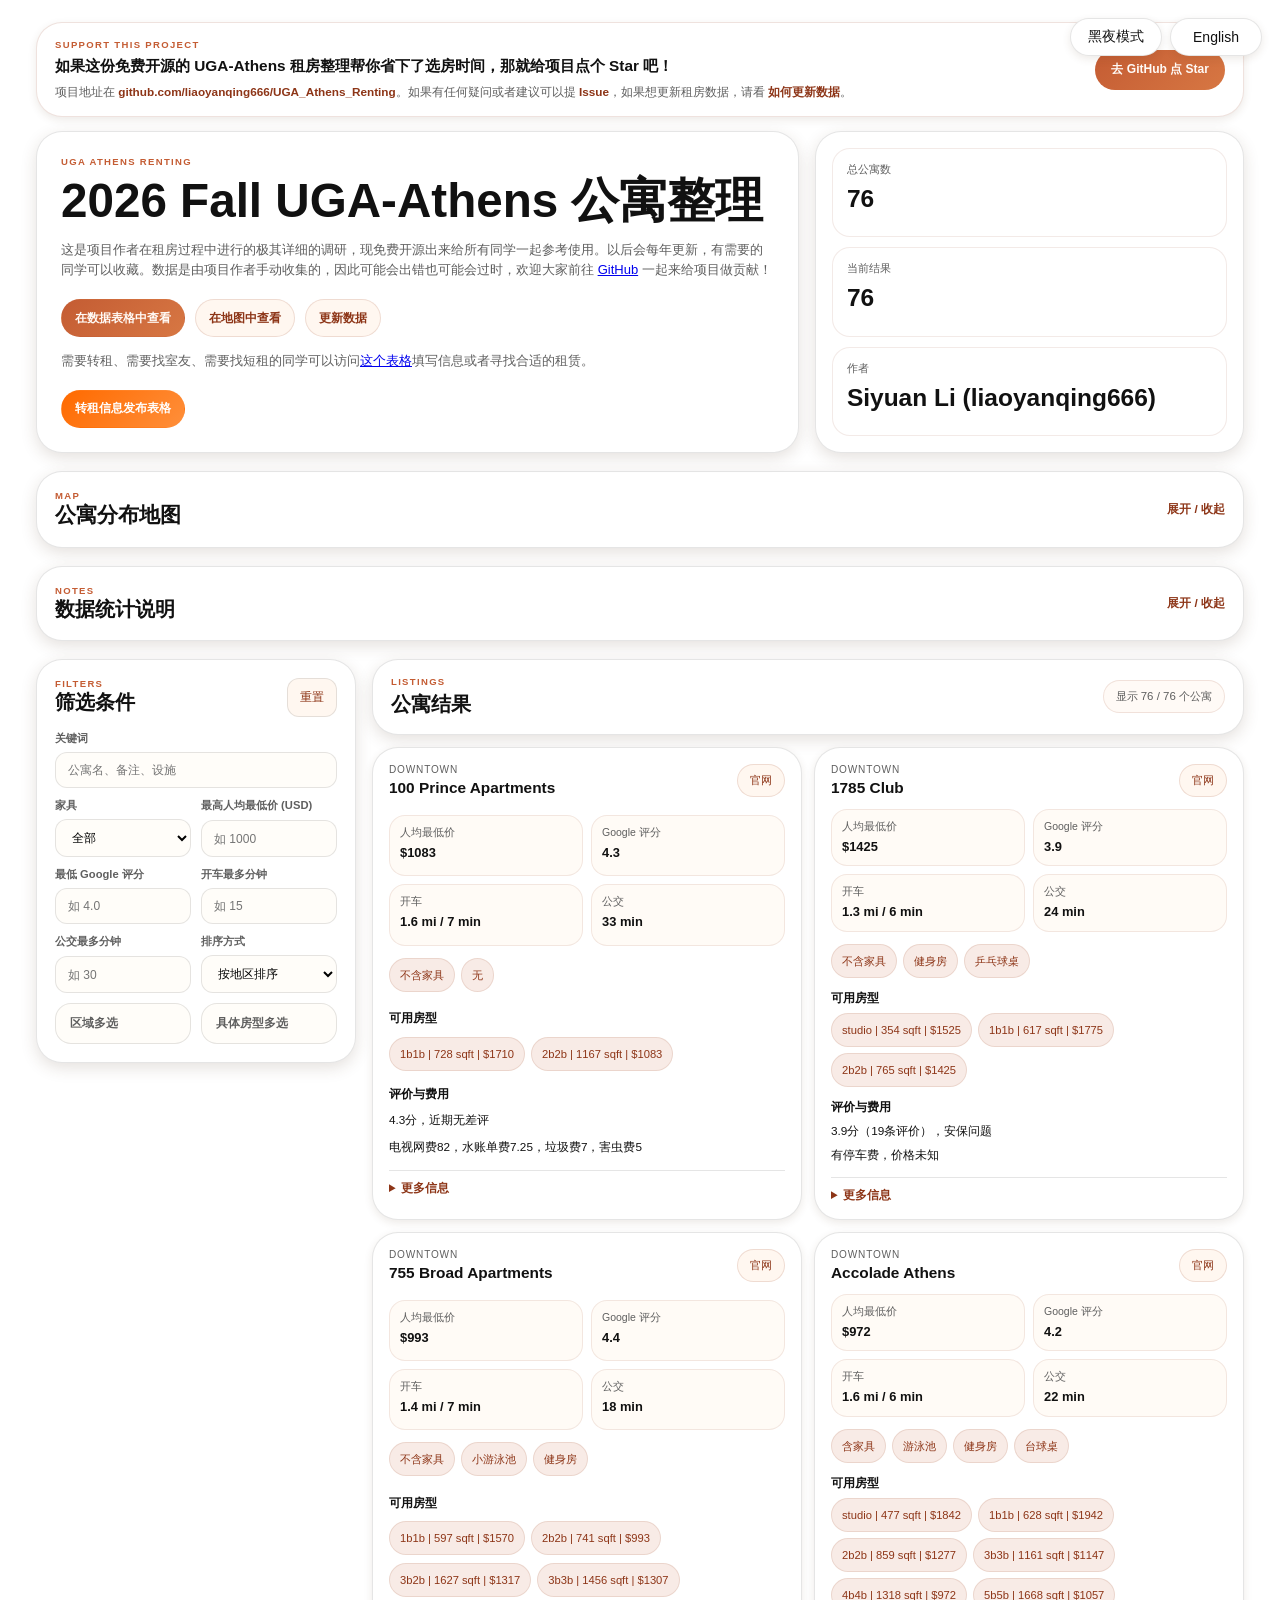
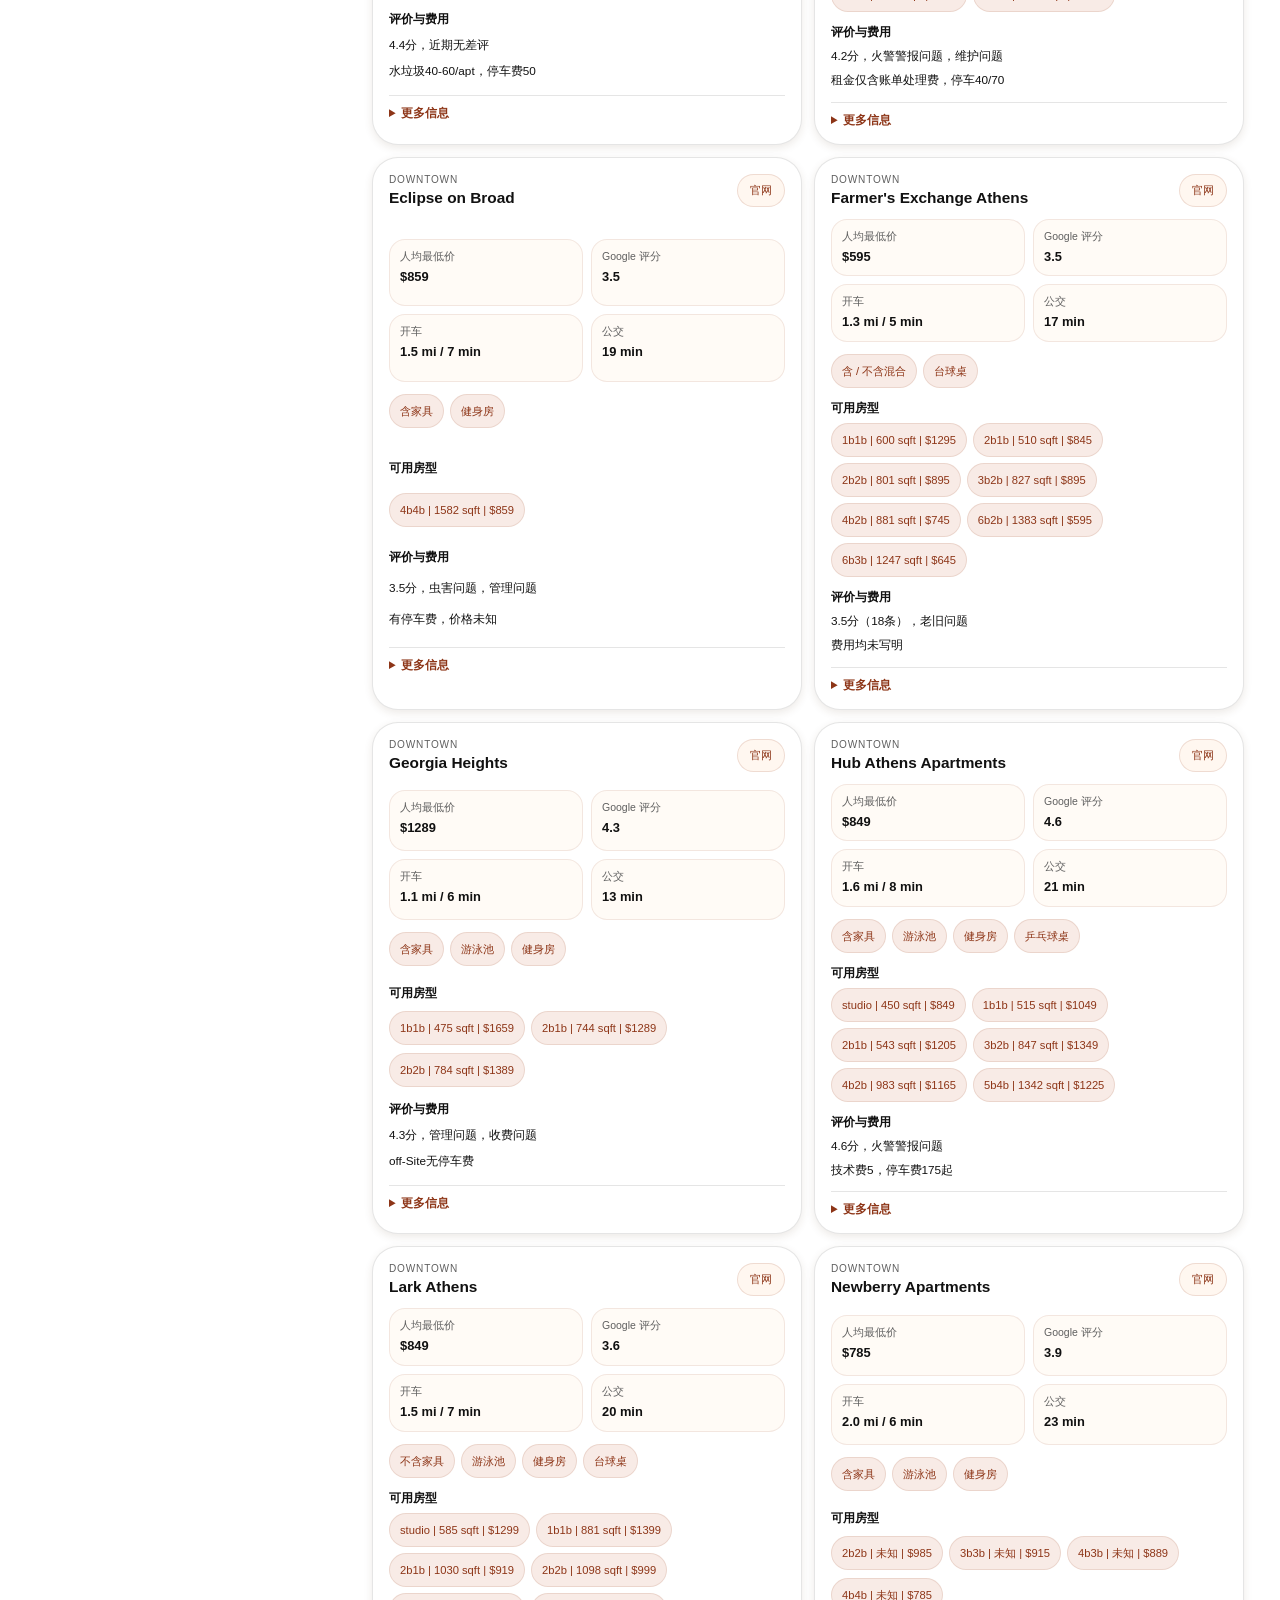
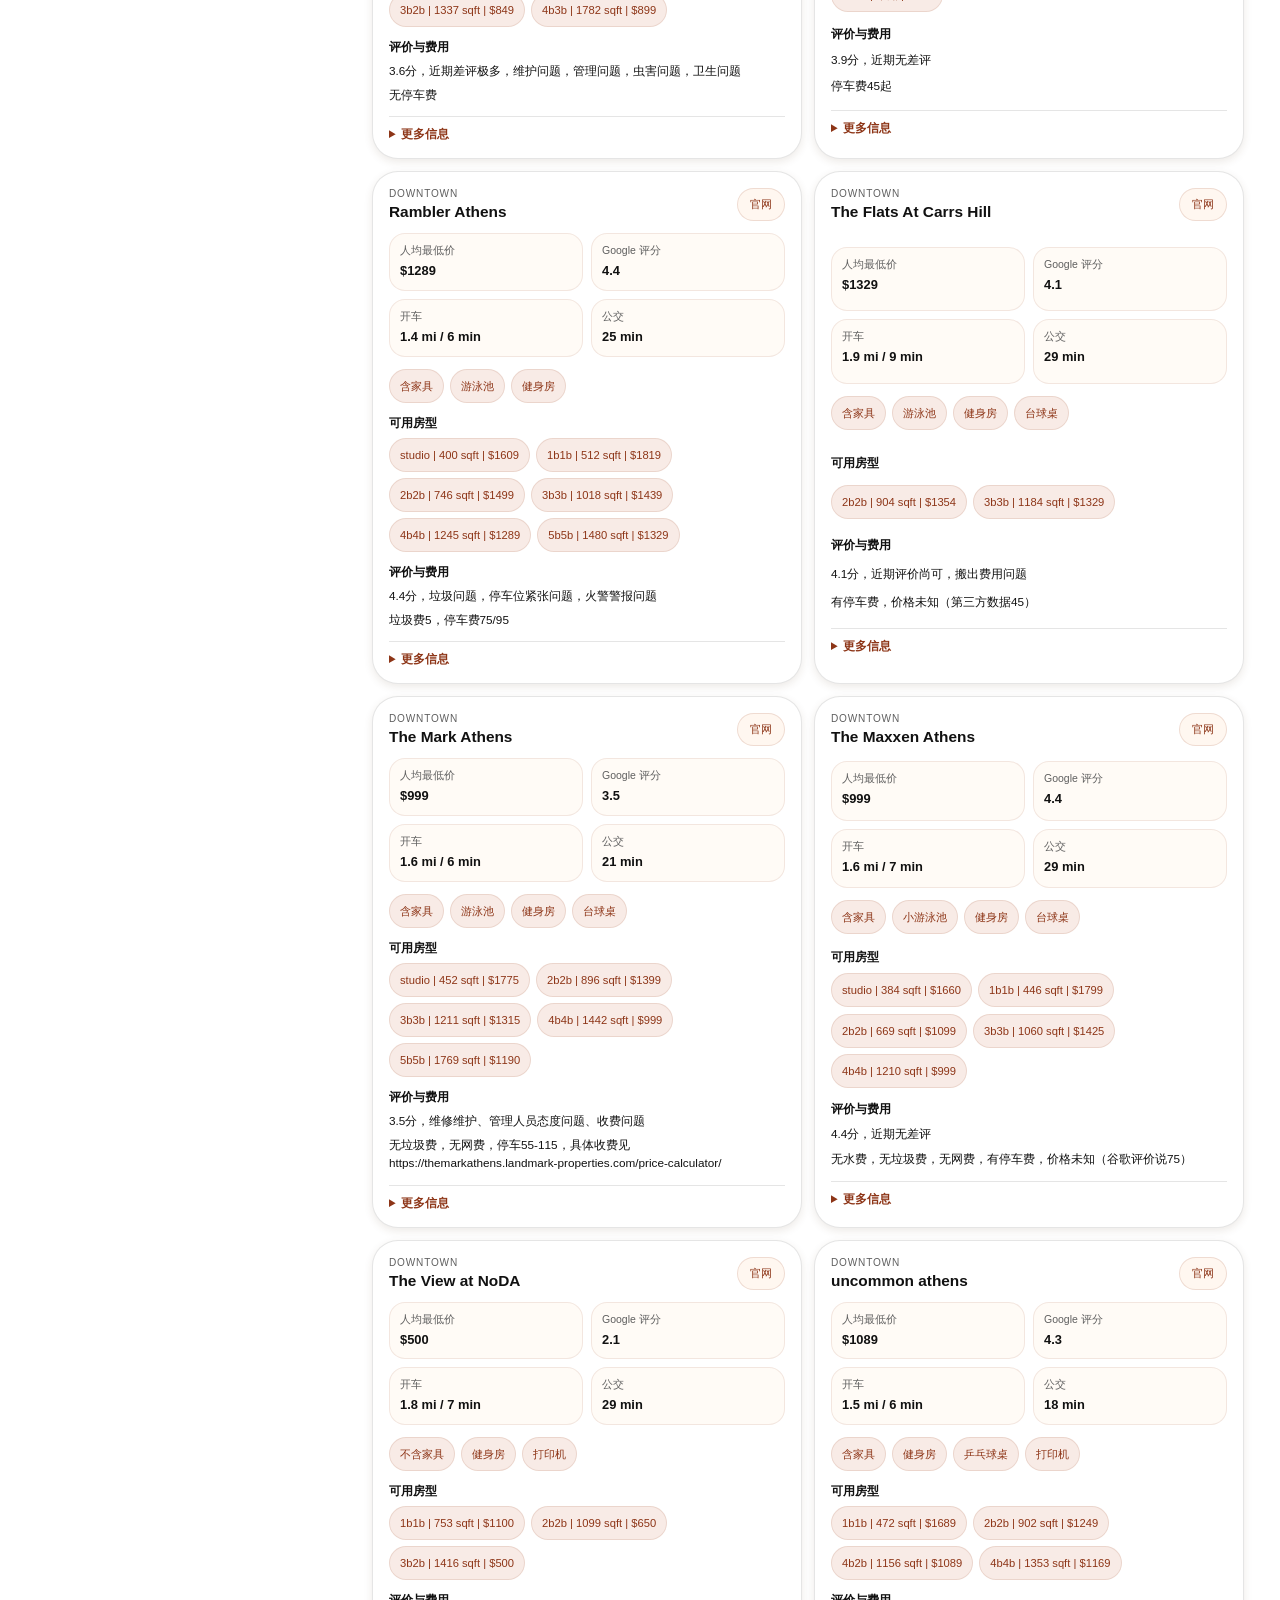
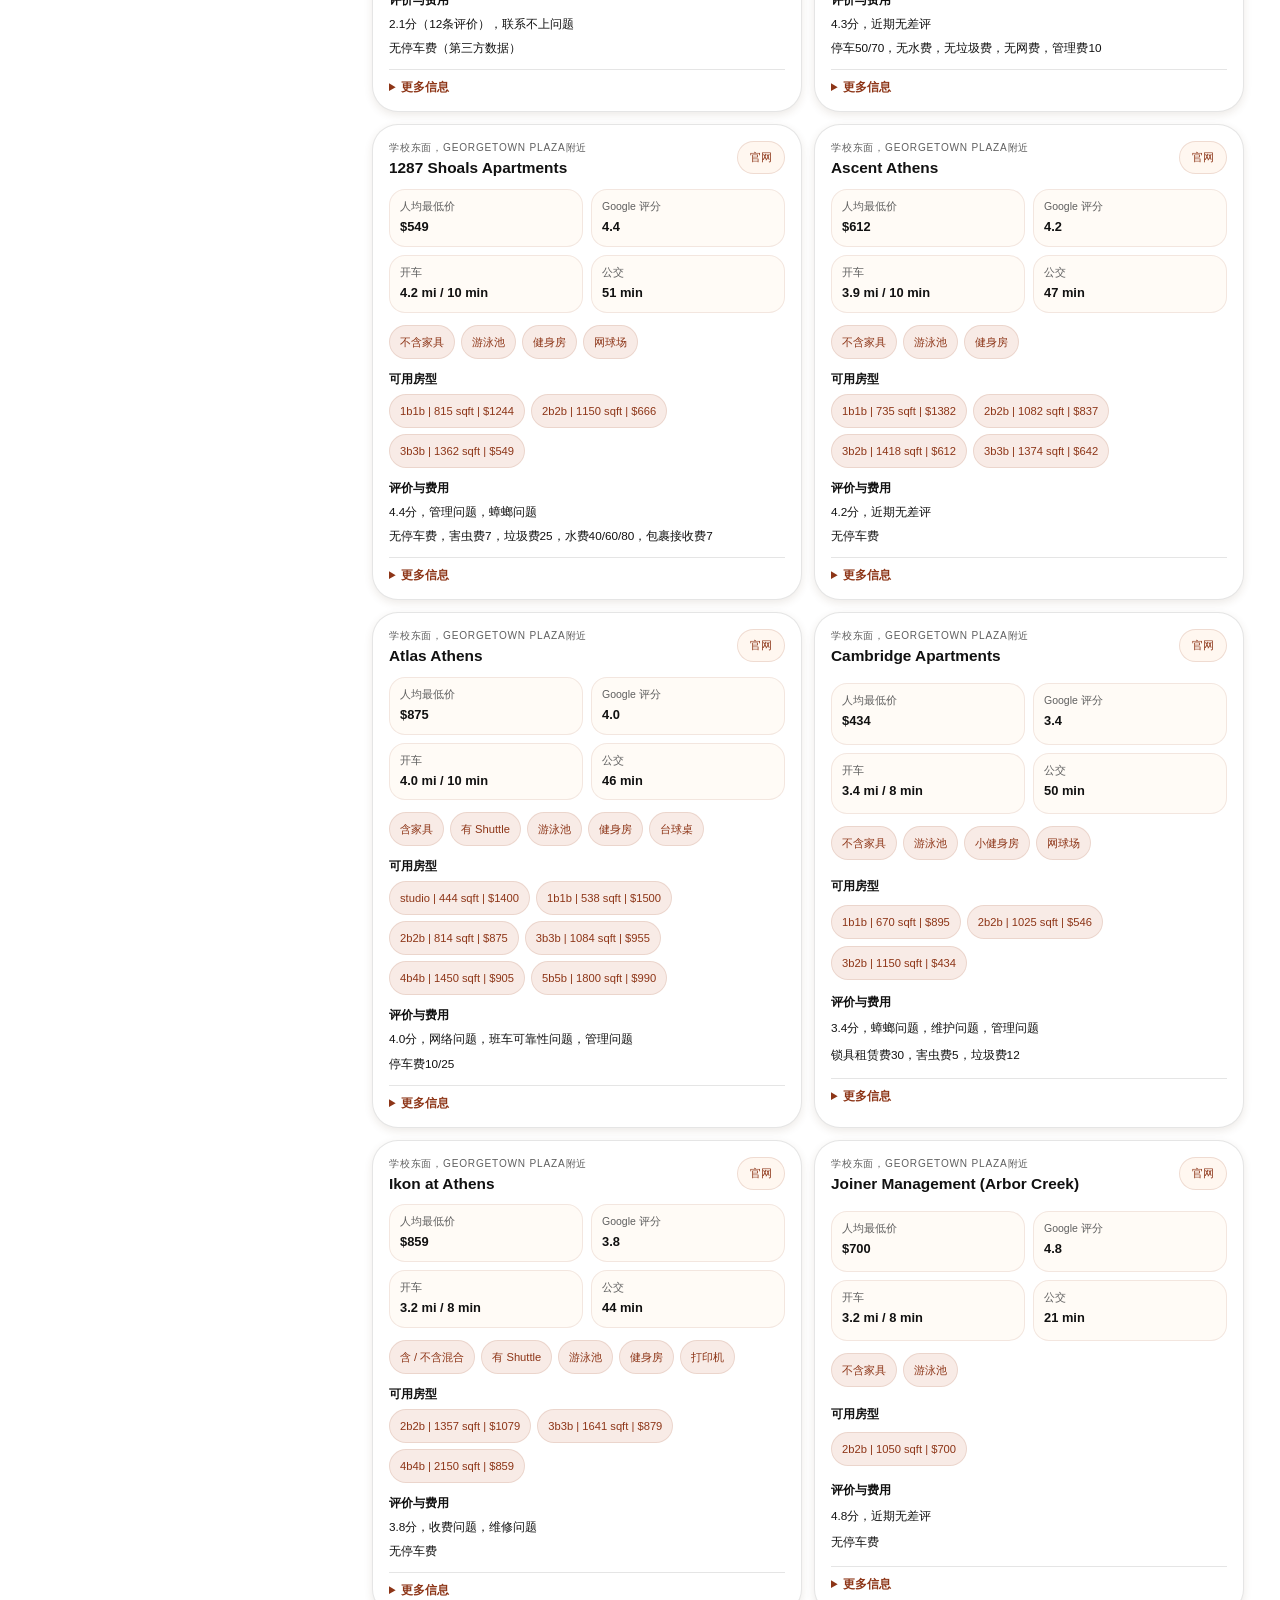
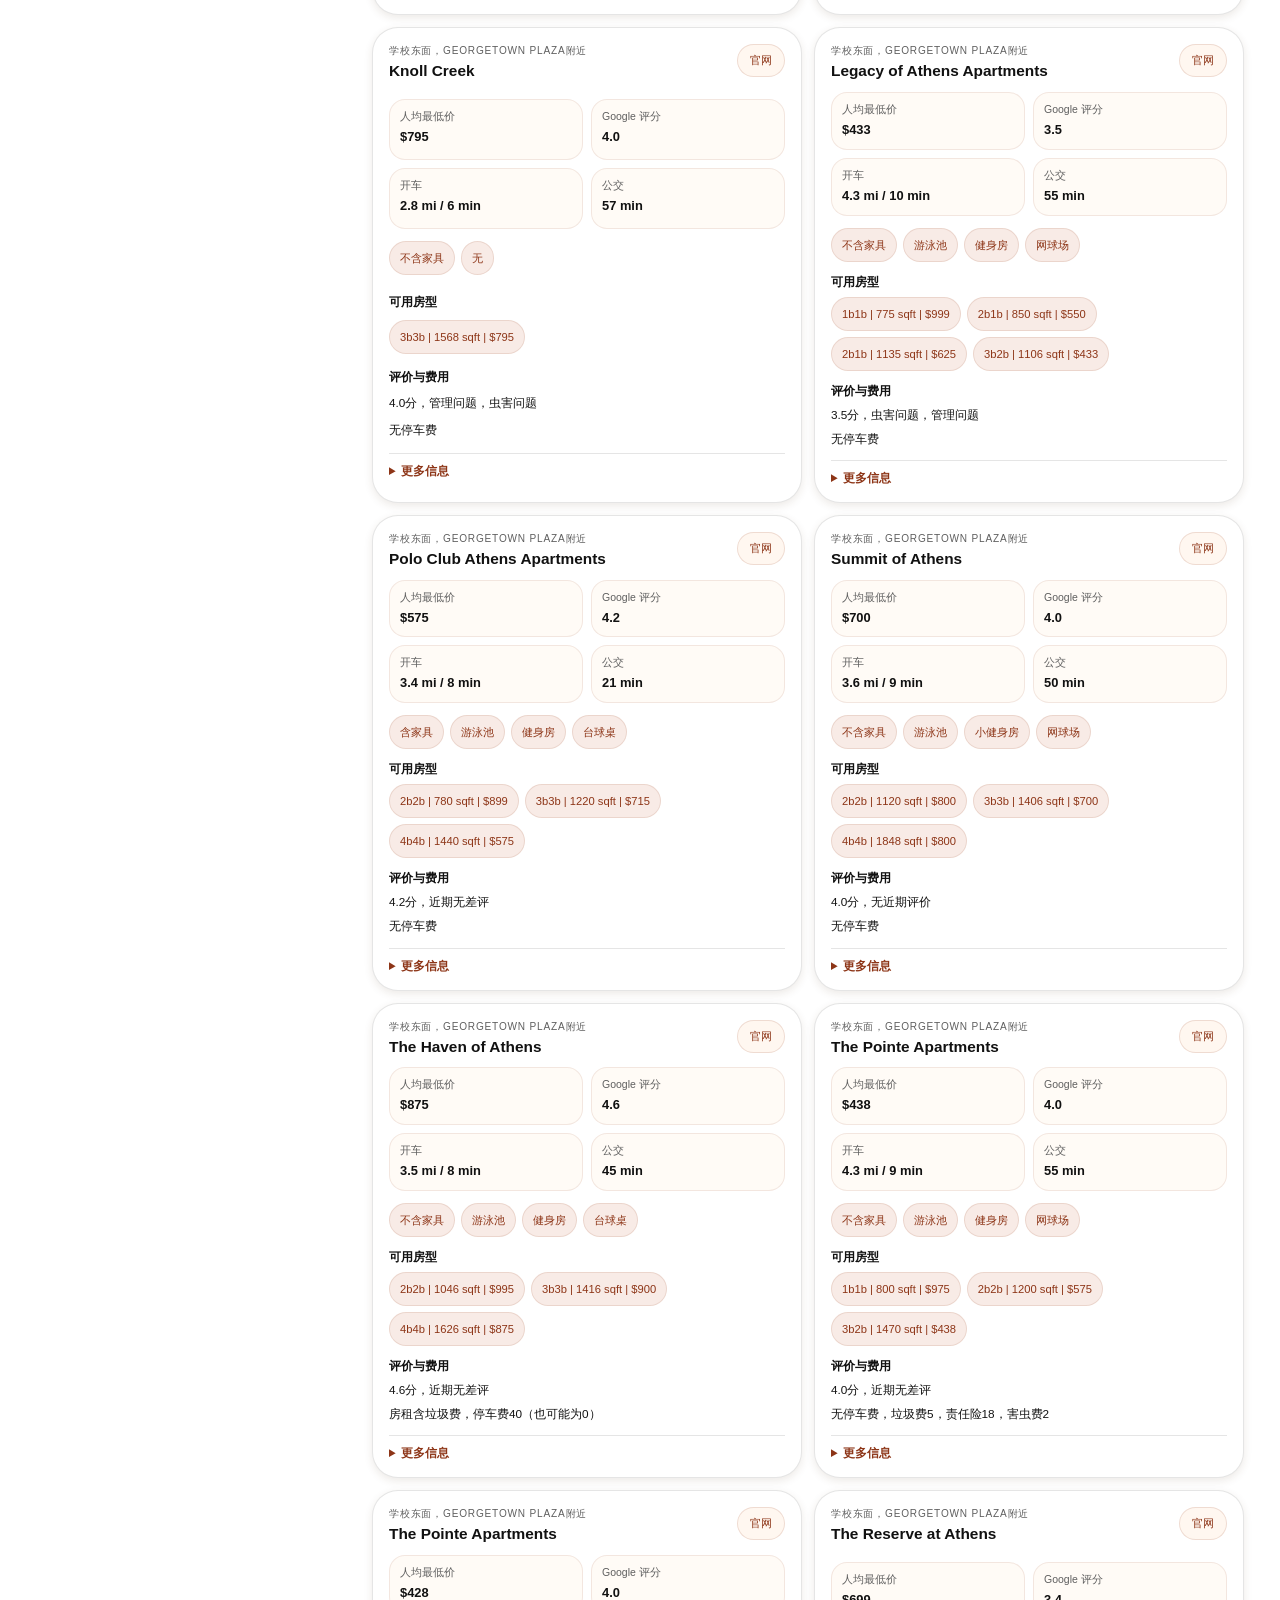
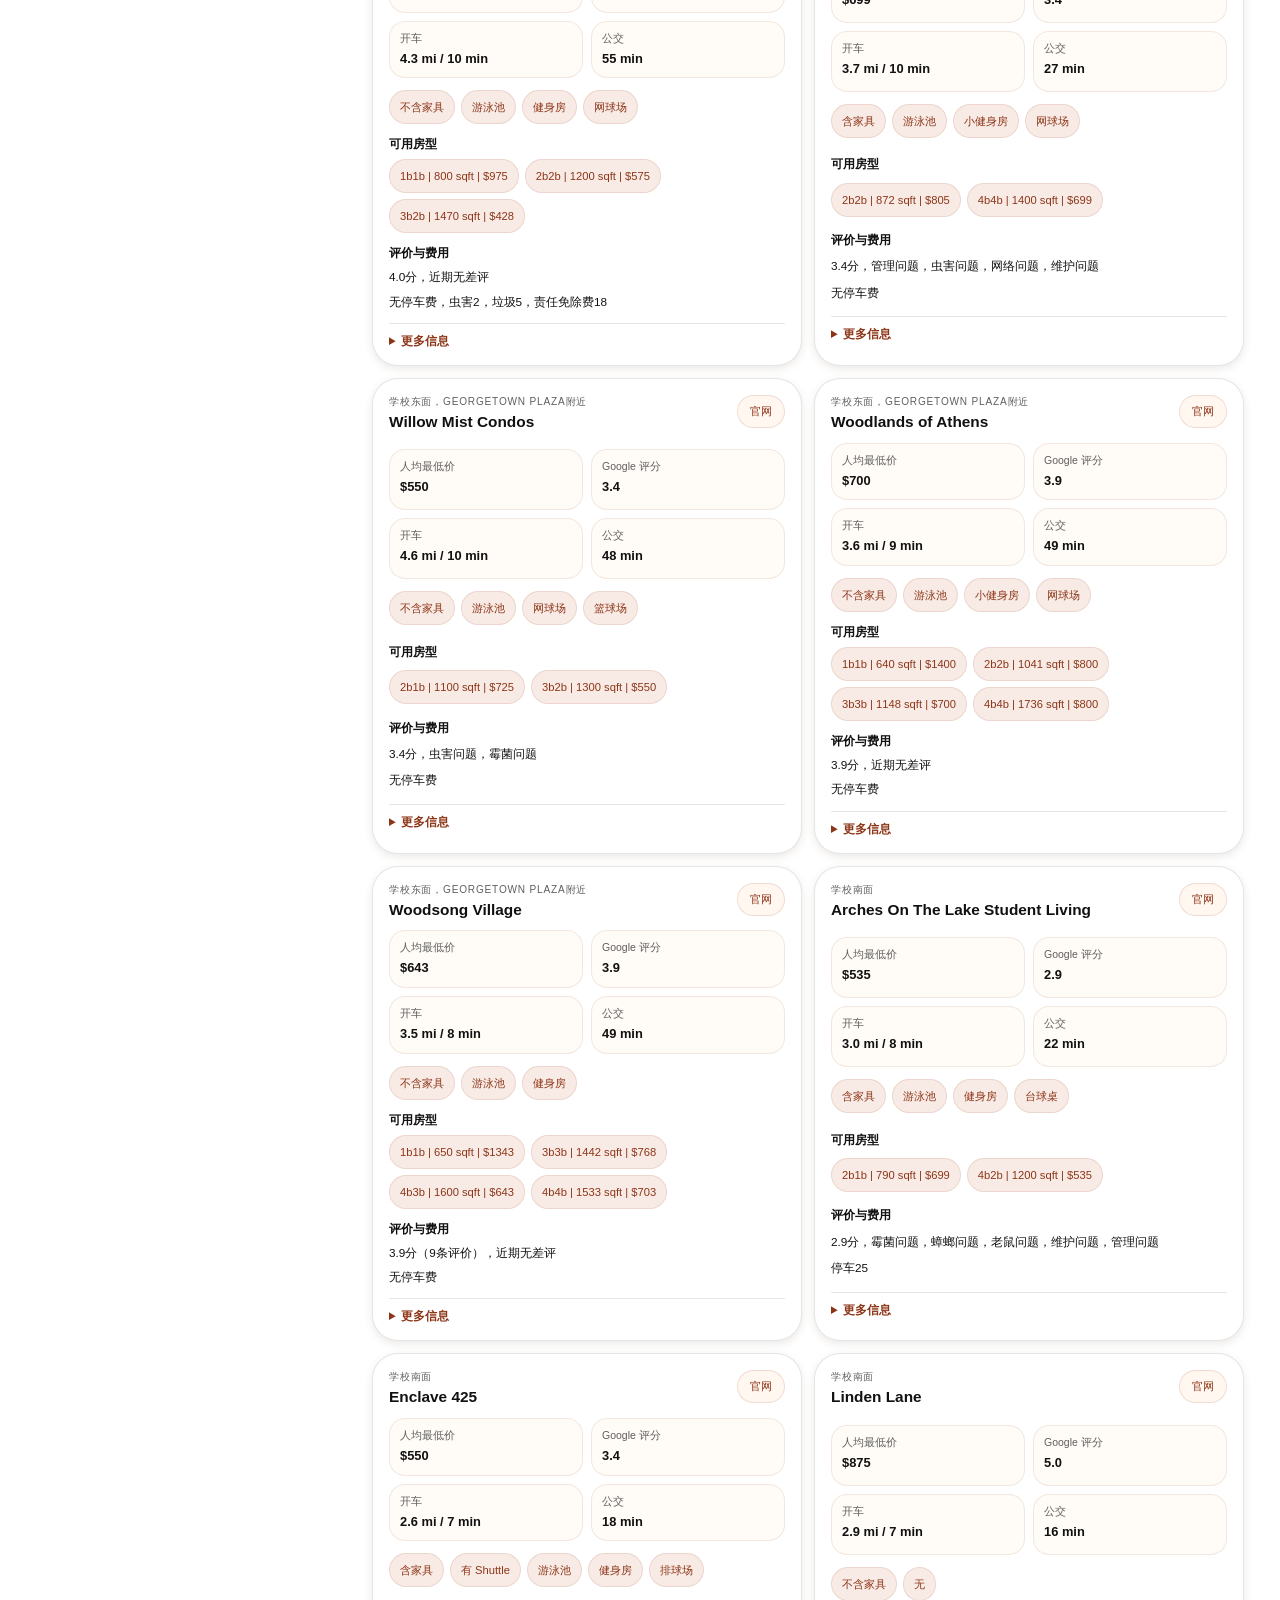
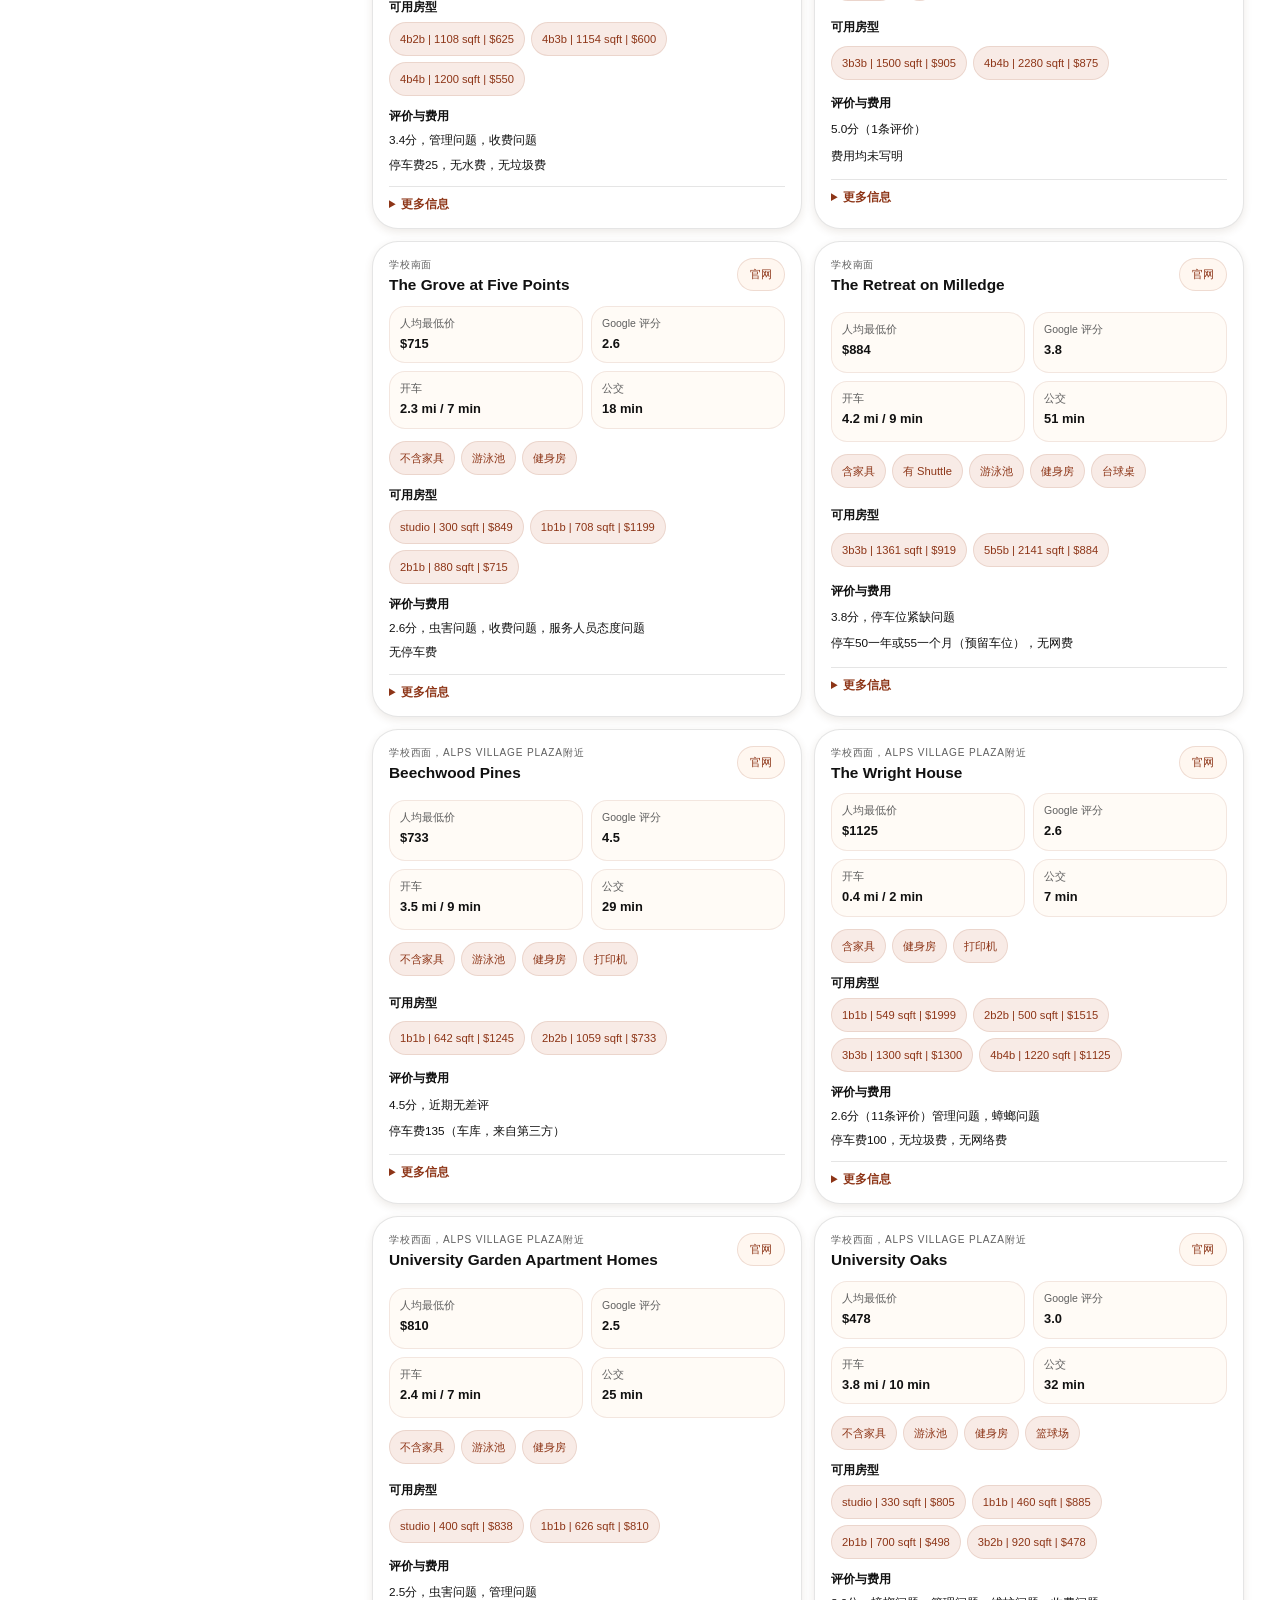
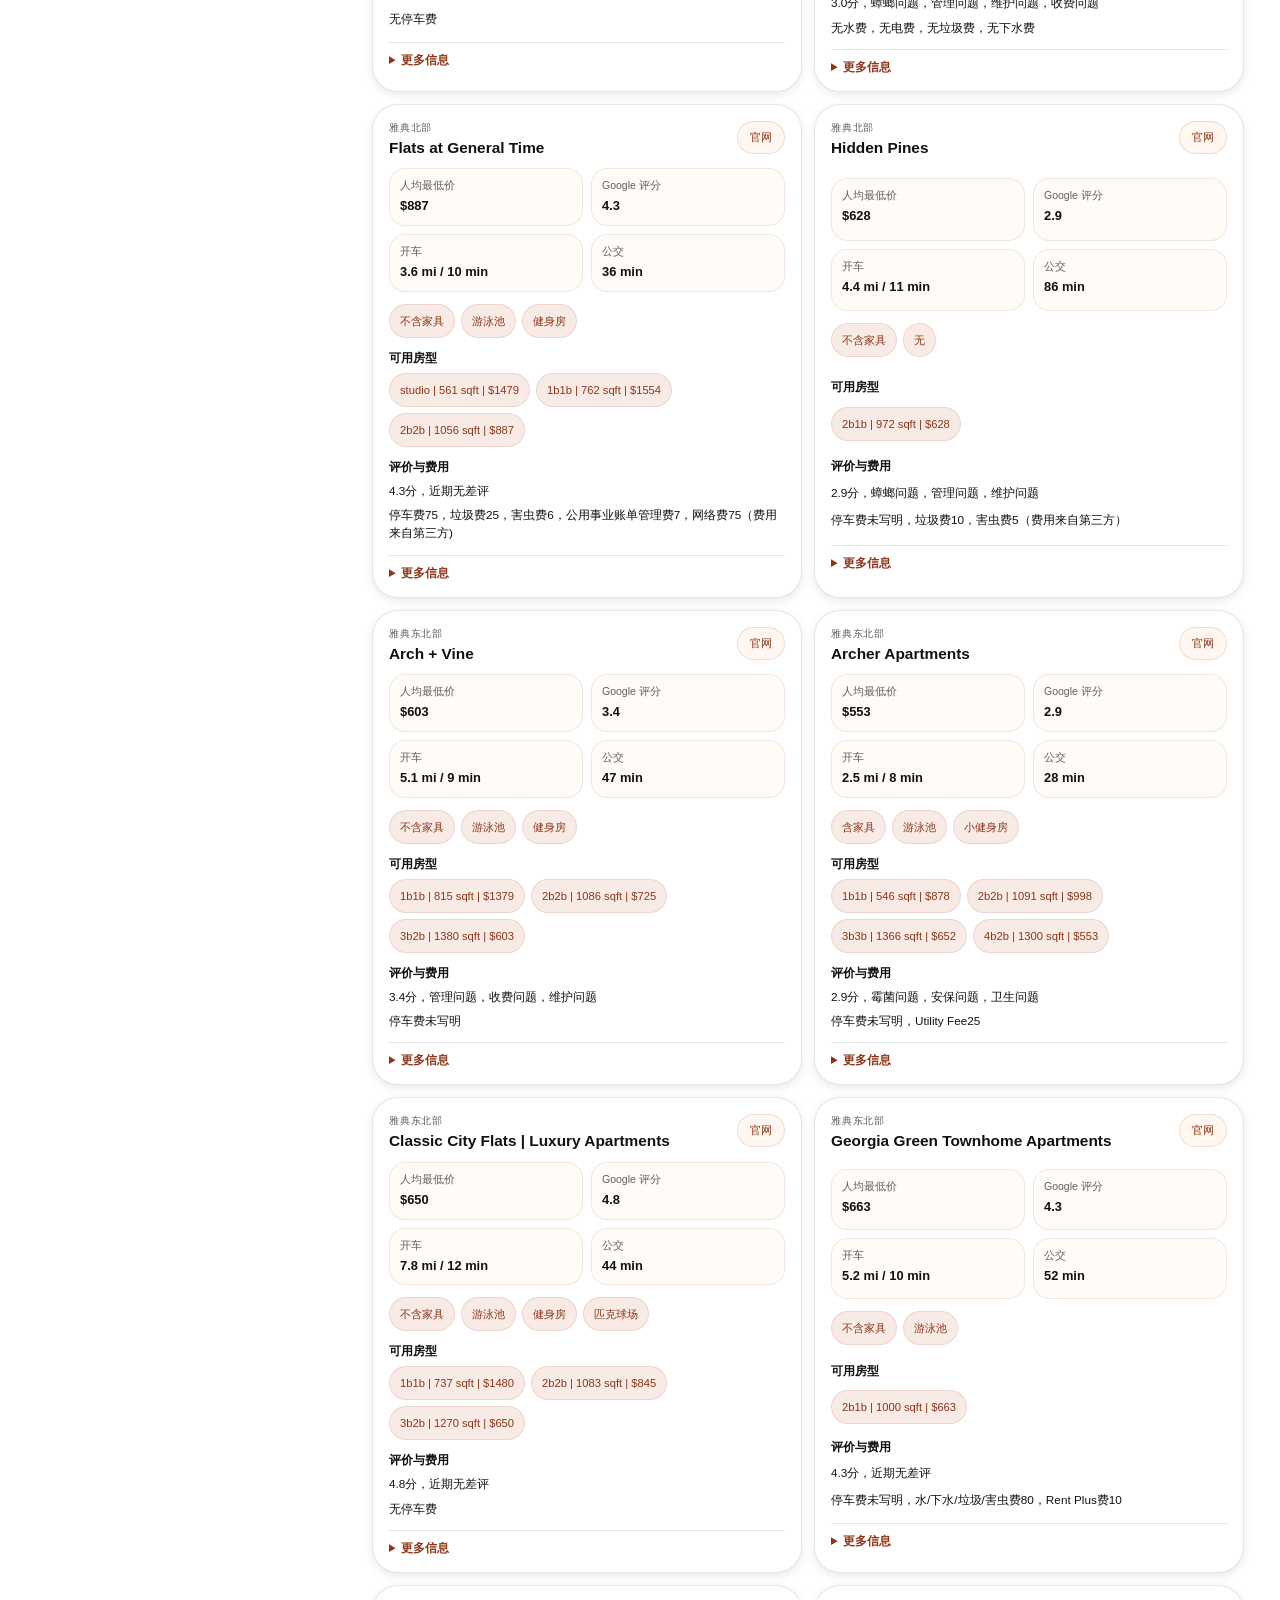
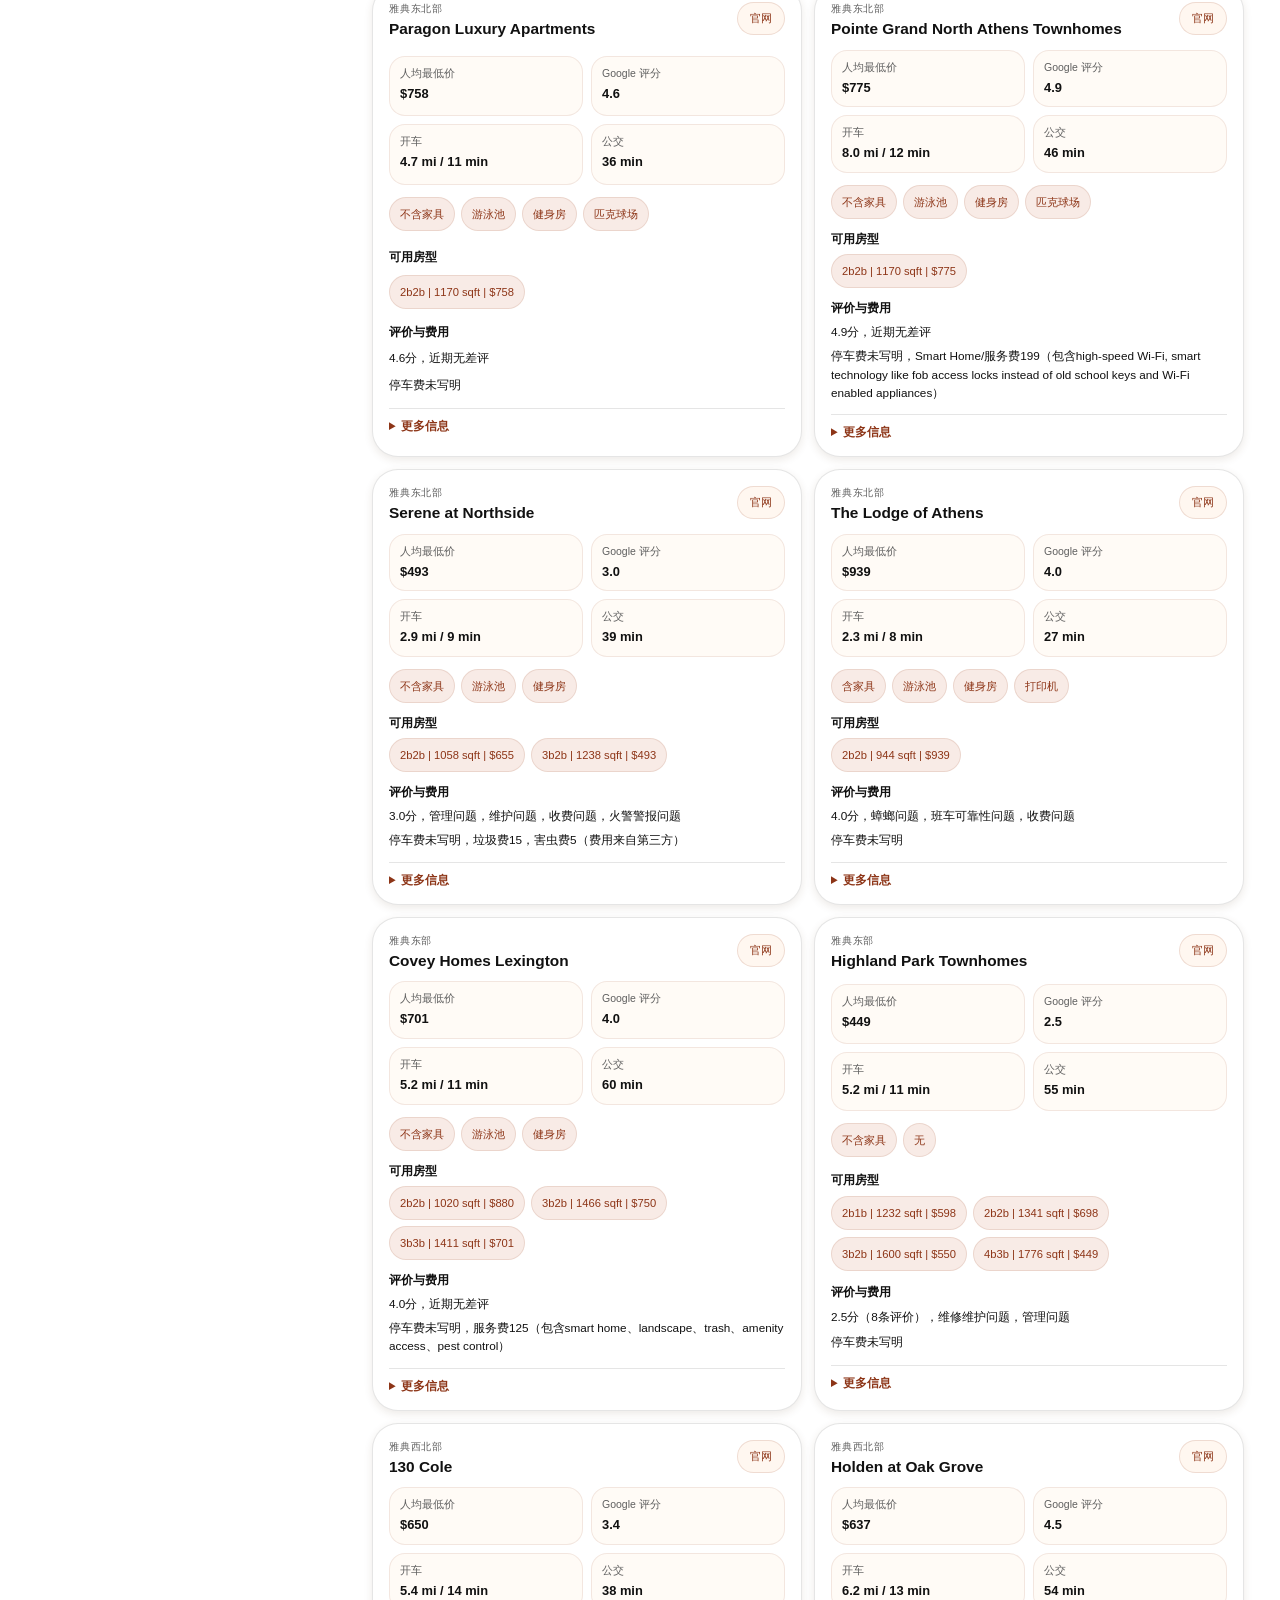
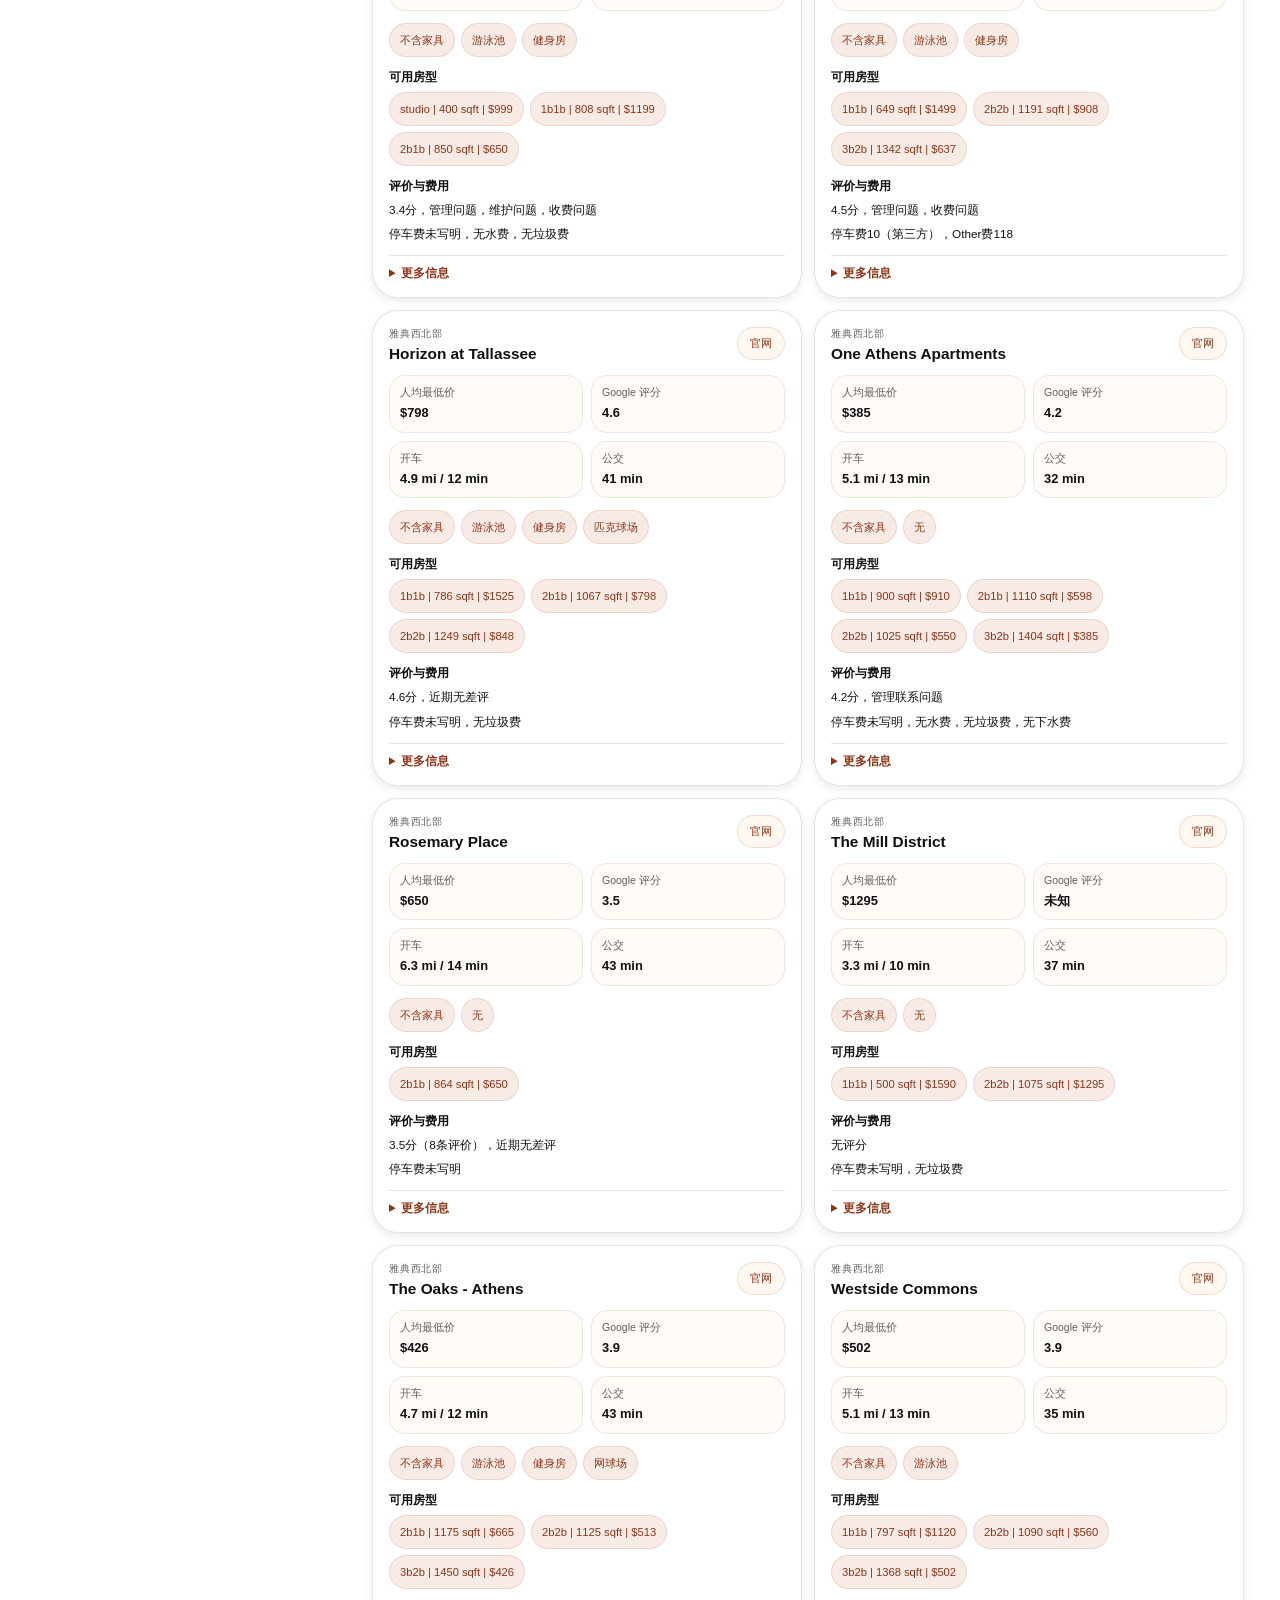
==== commit 81681748: "增加转租选项" ====
--- a/index.html
+++ b/index.html
@@ -32,6 +32,10 @@
             <a class="hero-action" href="https://www.google.com/maps/d/edit?mid=1ooMiqrCHx2RVI0O97TrKhHmKrmN72_Y&usp=sharing" target="_blank" rel="noreferrer">在地图中查看</a>
             <a class="hero-action" href="./update.html">更新数据</a>
           </div>
+          <p class="hero__text">需要转租、需要找室友、需要找短租的同学可以访问<a href="//docs.google.com/spreadsheets/d/1tMa714bXSCUksXI6Qe2YeunbgOezyZ6JpANRWmfe6bM/edit?usp=sharing">这个表格</a>填写信息或者寻找合适的租赁。</p>
+          <div class="hero__actions">
+            <a class="hero-action hero-action--accent" href="https://docs.google.com/spreadsheets/d/1tMa714bXSCUksXI6Qe2YeunbgOezyZ6JpANRWmfe6bM/edit?usp=sharing" target="_blank" rel="noreferrer">转租信息发布表格</a>
+          </div>
         </div>
 
         <div class="hero__stats">
